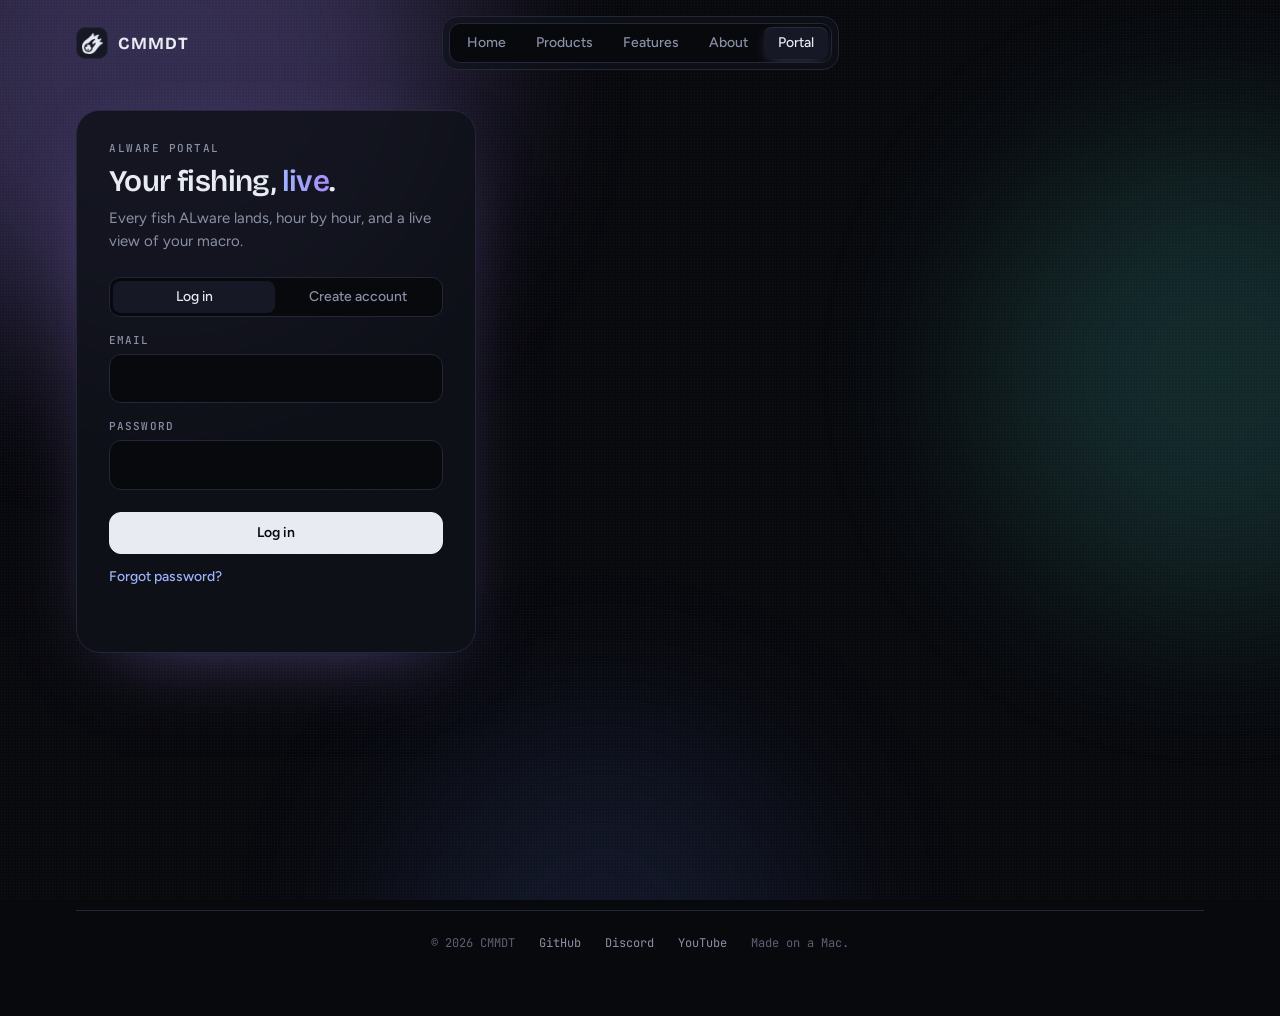
==== portal/index.html @ 1ad120f9 "Portal chat: avatars, per-person colours, reliable names Co-Authored-By: Claude Opus 5.5 <noreply@an" ====
<!doctype html>
<html lang="en">
<head>
  <meta charset="utf-8">
  <meta name="viewport" content="width=device-width, initial-scale=1, viewport-fit=cover">
  <meta name="theme-color" content="#08090d">
  <title>ALware Portal | CMMDT</title>
  <meta name="description" content="Log every fish ALware lands, see hourly reports and watch your macro live.">
  <link rel="icon" type="image/png" sizes="512x512" href="/favicon-512.png">
  <link rel="preconnect" href="https://fonts.googleapis.com">
  <link rel="stylesheet" href="https://fonts.googleapis.com/css2?family=Bricolage+Grotesque:opsz,wght@12..96,400;12..96,600;12..96,700;12..96,800&family=Figtree:wght@400;500;600&family=JetBrains+Mono:wght@400;500&display=swap">
  <style>
:root{--logo:url("[data-uri]")}
/* ALware Portal, in cmmdt.org's look: same tokens, type, menu bar and ambient light. */
:root {
  color-scheme: dark;
  /* chart series (validated for the dark surface: lightness band, CVD, contrast) */
  --s-1: #5b7be8; --s-2: #1f9e8f; --s-3: #b88214; --s-4: #8a63e0; --s-5: #cc4f8f; --s-6: #4a8fc0; --s-7: #c2643a;
  --s-other: #4b5063;
  --s-caught: var(--s-1); --s-lost: var(--s-5);
  --bg: #08090d;
  --surface: #10121a;
  --surface-2: #161925;
  --line: #232738;
  --fg: #e9ebf3;
  --muted: #8a90a6;
  --dim: #5b6076;
  --accent: #9fb4ff;
  --teal: #4fd1c5;
  --violet: #a78bfa;
  --amber: #f2a65a;
  --cobalt: #5a78ea;
  --good: #4ade80;
  --bad: #f87171;
  --display: "Bricolage Grotesque", "Avenir Next", system-ui, sans-serif;
  --body: "Figtree", -apple-system, "Segoe UI", system-ui, sans-serif;
  --mono: "JetBrains Mono", ui-monospace, "SF Mono", Menlo, monospace;
  --r: 18px;
}
* { box-sizing: border-box; }
html { background: var(--bg); }
body {
  margin: 0; background: var(--bg); color: var(--fg);
  font: 400 15px/1.55 var(--body);
  -webkit-font-smoothing: antialiased;
  min-height: 100vh; overflow-x: hidden;
}
[hidden] { display: none !important; }
a { color: var(--accent); }
h1, h2, h3 { font-family: var(--display); letter-spacing: -0.02em; margin: 0; line-height: 1.15; font-weight: 600; }
h2 { font-size: 20px; }
p { margin: 0; }
.muted { color: var(--muted); }
.small { font-size: 13px; }
.mono { font-family: var(--mono); }
.eyebrow { font: 500 11px/1 var(--mono); letter-spacing: .14em; text-transform: uppercase; color: var(--muted); }

/* ambient light, as on the home page */
.ambient { position: fixed; inset: 0; z-index: 0; pointer-events: none; overflow: hidden; }
.orb { position: absolute; border-radius: 50%; filter: blur(90px); opacity: .28; }
.orb.a { width: 46vmax; height: 46vmax; top: -18vmax; left: -10vmax; background: var(--violet); animation: drift 26s ease-in-out infinite alternate; }
.orb.b { width: 38vmax; height: 38vmax; top: 10vmax; right: -14vmax; background: var(--teal); opacity: .16; animation: drift 32s ease-in-out infinite alternate-reverse; }
.orb.c { width: 34vmax; height: 34vmax; bottom: -20vmax; left: 30vw; background: var(--cobalt); opacity: .12; animation: drift 38s ease-in-out infinite alternate; }
.grain { position: absolute; inset: 0; opacity: .05; background-image: radial-gradient(var(--fg) .5px, transparent .5px); background-size: 3px 3px; }
@keyframes drift { to { transform: translate(6vmax, 4vmax) scale(1.08); } }
@media (prefers-reduced-motion: reduce) { .orb { animation: none; } }
/* motion: entrances, chart draw-ins, count-ups. All of it is skipped for reduced motion. */
@keyframes rise { from { opacity: 0; transform: translateY(14px); } to { opacity: 1; transform: none; } }
@keyframes fade { from { opacity: 0; } to { opacity: 1; } }
@keyframes draw { from { stroke-dashoffset: 1; } to { stroke-dashoffset: 0; } }
@keyframes grow { from { transform: scaleY(0); } to { transform: scaleY(1); } }
@keyframes slice { from { opacity: 0; transform: rotate(-24deg) scale(.82); } to { opacity: 1; transform: none; } }
@keyframes pop { 0% { transform: scale(.6); opacity: 0; } 70% { transform: scale(1.08); opacity: 1; } 100% { transform: scale(1); } }
@keyframes pulse { 0% { box-shadow: 0 0 0 0 color-mix(in srgb, currentColor 55%, transparent); } 100% { box-shadow: 0 0 0 8px transparent; } }
@media (prefers-reduced-motion: no-preference) {
  .view.on { animation: rise .45s cubic-bezier(.2,.7,.2,1) both; }
  .view.on .card { animation: rise .6s cubic-bezier(.2,.7,.2,1) both; animation-delay: calc(var(--i, 0) * 70ms); }
  .card { transition: border-color .25s, box-shadow .25s; }
  .stat { transition: transform .2s, border-color .2s; }
  .stat:hover { transform: translateY(-2px); border-color: color-mix(in srgb, var(--accent) 35%, var(--line)); }
  .stat .v.bump { animation: pop .45s cubic-bezier(.2,.7,.2,1); }
  .chart.anim .line { stroke-dasharray: 1; animation: draw 1.1s cubic-bezier(.4,.1,.2,1) both; }
  .chart.anim .area, .chart.anim .avg, .chart.anim .avg-label { animation: fade .8s .35s both; }
  .chart.anim .caught, .chart.anim .lost { transform-box: fill-box; transform-origin: bottom; animation: grow .55s cubic-bezier(.2,.7,.2,1) both; animation-delay: calc(var(--d, 0) * 16ms); }
  .pie.anim path { transform-origin: 100px 100px; animation: slice .7s cubic-bezier(.2,.7,.2,1) both; animation-delay: calc(var(--d, 0) * 70ms); }
  .pie.anim text { animation: fade .6s .3s both; }
  .pie path { transition: opacity .2s; }
  .pie:hover path:not(:hover) { opacity: .55; }
  #pie-legend.anim li { animation: rise .45s cubic-bezier(.2,.7,.2,1) both; animation-delay: calc(var(--d, 0) * 50ms + 150ms); }
  tbody.anim tr { animation: rise .35s cubic-bezier(.2,.7,.2,1) both; animation-delay: calc(var(--d, 0) * 22ms); }
  .tip.show { animation: fade .15s both; }
  .pill.live::before { animation: pulse 1.8s ease-out infinite; }
  .catch-filters input, .catch-filters select { transition: border-color .2s, box-shadow .2s; }
  .catch-filters input:focus, .catch-filters select:focus { box-shadow: 0 0 0 3px color-mix(in srgb, var(--accent) 22%, transparent); }
}

.wrap {
  position: relative; z-index: 1; max-width: 1160px; margin: 0 auto;
  padding: 0 max(16px, env(safe-area-inset-right, 0px)) 64px max(16px, env(safe-area-inset-left, 0px));
}

/* menu bar */
header.top {
  position: relative; z-index: 5; padding-block: 16px;
  display: grid; grid-template-columns: 1fr auto 1fr; align-items: center; gap: 16px;
}
.brand { display: flex; align-items: center; gap: 10px; font: 700 17px/1 var(--display); letter-spacing: .06em; color: var(--fg); text-decoration: none; justify-self: start; }
.mark { width: 32px; height: 32px; border-radius: 9px; display: grid; place-items: center; background: var(--surface-2); border: 1px solid var(--line); }
.logo { display: block; width: 70%; aspect-ratio: 1; background: var(--fg); -webkit-mask: var(--logo) center / contain no-repeat; mask: var(--logo) center / contain no-repeat; }
.bar {
  grid-column: 2; display: inline-flex; padding: 6px; width: fit-content; max-width: 100%;
  background: color-mix(in srgb, var(--surface) 72%, transparent);
  backdrop-filter: blur(20px) saturate(140%); -webkit-backdrop-filter: blur(20px) saturate(140%);
  border: 1px solid var(--line); border-radius: 16px;
}
.bar nav { display: flex; gap: 2px; padding: 3px; background: var(--bg); border: 1px solid var(--line); border-radius: 11px; overflow-x: auto; }
.bar nav a { color: var(--muted); text-decoration: none; font: 500 14px/1 var(--body); padding: 9px 14px; border-radius: 8px; white-space: nowrap; transition: color .2s; }
.bar nav a:hover { color: var(--fg); }
.bar nav a[aria-current="page"] {
  color: var(--fg); background: var(--surface-2);
  box-shadow: inset 0 1px 0 color-mix(in srgb, var(--fg) 8%, transparent), 0 4px 16px -6px color-mix(in srgb, var(--accent) 45%, transparent);
}
.top .right { justify-self: end; display: flex; align-items: center; gap: 12px; }

/* buttons and fields */
button, .btn {
  display: inline-flex; align-items: center; justify-content: center; gap: 8px; cursor: pointer; text-decoration: none;
  font: 600 14px/1 var(--body); padding: 11px 16px; border-radius: 12px; border: 1px solid var(--line);
  color: var(--fg); background: var(--surface-2); transition: border-color .2s, transform .2s;
}
button:hover, .btn:hover { border-color: var(--dim); transform: translateY(-1px); }
button.primary { background: var(--fg); color: var(--bg); border-color: var(--fg); }
button.small, .btn.small { padding: 8px 12px; font-size: 13px; border-radius: 10px; }
button.danger { color: #fca5a5; }
button:disabled { opacity: .55; cursor: default; transform: none; }
button:focus-visible, a:focus-visible, input:focus-visible, select:focus-visible { outline: 2px solid var(--accent); outline-offset: 2px; }
input, select {
  font: inherit; color: var(--fg); background: var(--bg); border: 1px solid var(--line); border-radius: 12px;
}
input { width: 100%; padding: 12px 14px; }
input:focus { border-color: var(--accent); outline: none; }
select { padding: 8px 12px; }
label { display: block; font: 500 11px/1 var(--mono); letter-spacing: .1em; text-transform: uppercase; color: var(--muted); margin: 18px 0 8px; }
.error { color: #fca5a5; font-size: 14px; min-height: 20px; margin-top: 12px; }
.ok { color: #86efac; }

/* views */
.view { display: none; }
.view.on { display: block; }
.view:not(.on) { display: none !important; }

/* login and messages */
.auth-wrap { min-height: calc(100vh - 140px); display: grid; place-items: center; padding: 24px 0; }
.auth {
  width: 100%; max-width: 400px; padding: 32px; border-radius: 24px;
  background: color-mix(in srgb, var(--surface) 86%, transparent); border: 1px solid var(--line);
  box-shadow: 0 24px 80px -40px color-mix(in srgb, var(--violet) 55%, transparent);
}
.auth h1 { font-size: 30px; margin-top: 10px; }
.auth .lede { color: var(--muted); margin-top: 8px; }
.tabs { display: flex; gap: 2px; padding: 3px; margin: 24px 0 4px; background: var(--bg); border: 1px solid var(--line); border-radius: 11px; }
.tabs button { flex: 1; border: 0; background: transparent; color: var(--muted); font-weight: 500; padding: 9px; border-radius: 8px; }
.tabs button:hover { transform: none; color: var(--fg); }
.tabs button.on { background: var(--surface-2); color: var(--fg); }
.auth button[type=submit], .auth .btn { width: 100%; margin-top: 22px; padding: 13px; }
.auth .link-btn { background: none; border: 0; color: var(--accent); padding: 0; margin-top: 16px; font-weight: 500; }
.auth .link-btn:hover { transform: none; text-decoration: underline; }

/* dashboard */
.page-head { display: grid; justify-items: center; text-align: center; gap: 10px; padding: 28px 0 32px; }
.page-head h1 { font-size: clamp(32px, 5vw, 52px); font-weight: 700; }
.glow { background: linear-gradient(100deg, var(--accent), var(--violet)); -webkit-background-clip: text; background-clip: text; color: transparent; }
main.dash { display: grid; gap: 20px; }
.card {
  position: relative; min-width: 0; padding: 22px; border-radius: 22px; overflow: hidden;
  background: color-mix(in srgb, var(--surface) 84%, transparent); border: 1px solid var(--line);
}
.card-head { display: flex; align-items: center; justify-content: space-between; gap: 12px; margin-bottom: 16px; flex-wrap: wrap; }
.controls { display: flex; gap: 10px; flex-wrap: wrap; align-items: center; }
.grid-2 { display: grid; grid-template-columns: 1.45fr 1fr; gap: 20px; }
.grid-2.even { grid-template-columns: 1fr 1fr; }
.session-note { margin: -4px 0 14px; color: var(--muted); }
.session-note button { background: none; border: 0; padding: 0; color: var(--accent); font: inherit; }
.session-note button:hover { transform: none; text-decoration: underline; }
.catch-filters { display: flex; flex-wrap: wrap; gap: 8px; align-items: center; margin: 0 0 12px; }
.catch-filters input { width: auto; padding: 8px 12px; }
.catch-filters #cf-search { flex: 1 1 180px; min-width: 140px; }
.cf-weight { display: inline-flex; gap: 6px; align-items: center; }
.cf-weight input { width: 92px; }
@media (max-width: 560px) { .catch-filters select, .cf-weight { flex: 1 1 100%; } .cf-weight input { flex: 1 1 0; width: 0; min-width: 0; } }
.stats { display: grid; grid-template-columns: repeat(auto-fit, minmax(150px, 1fr)); gap: 12px; }
.stat { background: var(--surface-2); border: 1px solid var(--line); border-radius: 14px; padding: 14px 16px; }
.stat .v { font: 700 28px/1.1 var(--display); font-variant-numeric: tabular-nums; }
.stat .k { font: 500 11px/1 var(--mono); letter-spacing: .1em; text-transform: uppercase; color: var(--muted); margin-top: 8px; }

/* devices */
.device { display: flex; align-items: center; gap: 10px; padding: 14px 0; border-top: 1px solid var(--line); flex-wrap: wrap; }
.device:first-of-type { border-top: 0; padding-top: 0; }
.device .name { font: 600 16px/1.3 var(--display); }
.device .grow { flex: 1; min-width: 150px; }
.rod-switch { flex-basis: 100%; display: flex; align-items: center; gap: 10px; flex-wrap: wrap; }
.rod-switch select { max-width: 220px; }
.pill { font: 500 11px/1 var(--mono); letter-spacing: .06em; text-transform: uppercase; padding: 6px 9px; border-radius: 99px; border: 1px solid var(--line); color: var(--muted); white-space: nowrap; }
.pill.live { display: inline-flex; align-items: center; gap: 6px; }
.pill.live::before { content: ""; width: 6px; height: 6px; border-radius: 50%; background: currentColor; flex: none; }
.pill.on { color: #86efac; border-color: color-mix(in srgb, var(--good) 35%, var(--line)); }
.pill.run { color: var(--accent); border-color: color-mix(in srgb, var(--accent) 40%, var(--line)); }
.hint { margin-top: 16px; padding: 14px 16px; border-radius: 14px; background: var(--surface-2); border: 1px solid var(--line); font-size: 14px; color: var(--muted); }
.hint b { color: var(--fg); }

/* live view */
.live { position: relative; background: #000; border: 1px solid var(--line); border-radius: 16px; aspect-ratio: 16 / 10; overflow: hidden; display: grid; place-items: center; }
.live img, .live video { width: 100%; height: 100%; object-fit: contain; display: block; }
.live .placeholder { color: var(--muted); text-align: center; padding: 20px; font-size: 14px; max-width: 360px; }
.live .badge { position: absolute; top: 12px; left: 12px; font: 600 11px/1 var(--mono); letter-spacing: .1em; padding: 6px 9px; border-radius: 8px; background: #ef4444; color: #fff; }
.live .badge.stale { background: #3a3f52; }
.live:fullscreen, .live:-webkit-full-screen { border: 0; border-radius: 0; aspect-ratio: auto; width: 100vw; height: 100vh; }
.live:fullscreen .badge { top: 20px; left: 20px; }
button.icon-btn { display: inline-grid; place-items: center; padding: 0; width: 34px; height: 34px; }
.switch { display: inline-flex; align-items: center; gap: 10px; font: 500 13px/1 var(--body); color: var(--muted); cursor: pointer; margin: 0; text-transform: none; letter-spacing: 0; }
.switch input { position: absolute; opacity: 0; width: 1px; height: 1px; }
.switch .track { width: 38px; height: 22px; border-radius: 99px; background: var(--line); position: relative; transition: background .2s; flex: none; }
.switch .track::after { content: ""; position: absolute; top: 3px; left: 3px; width: 16px; height: 16px; border-radius: 50%; background: var(--fg); transition: transform .2s; }
.switch input:checked + .track { background: var(--cobalt); }
.switch input:checked + .track::after { transform: translateX(16px); }
.switch input:focus-visible + .track { outline: 2px solid var(--accent); outline-offset: 2px; }

/* charts */
.charts { display: grid; grid-template-columns: 1fr 1fr; gap: 20px; margin-top: 20px; }
.figure { margin: 0; min-width: 0; }
.figure figcaption { display: flex; justify-content: space-between; align-items: baseline; gap: 10px; flex-wrap: wrap; margin-bottom: 8px; }
.fig-title { font: 600 15px/1.3 var(--display); }
.fig-note, .legend { font: 400 12px/1.3 var(--mono); color: var(--muted); }
.legend { display: inline-flex; gap: 14px; }
.key { display: inline-flex; align-items: center; gap: 6px; }
.key i { width: 10px; height: 10px; border-radius: 3px; display: inline-block; }
.chart { width: 100%; height: 220px; display: block; overflow: visible; }
.chart .caught { fill: var(--s-caught); }
.chart .lost { fill: var(--s-lost); }
.chart .line { fill: none; stroke: var(--s-1); stroke-width: 2; stroke-linejoin: round; stroke-linecap: round; }
.chart .area { fill: color-mix(in srgb, var(--s-1) 16%, transparent); }
.chart .avg { stroke: var(--muted); stroke-width: 1.5; stroke-dasharray: 5 5; }
.chart .avg-label { fill: var(--fg); font: 500 11px var(--mono); }
.chart .dot { fill: var(--s-1); stroke: var(--surface); stroke-width: 2; }
.chart .cross { stroke: var(--muted); stroke-width: 1; }
.chart .hit { fill: transparent; }
.chart rect.caught:hover, .chart rect.lost:hover { opacity: .8; }
.chart text { fill: var(--dim); font: 400 11px var(--mono); }
.chart .grid { stroke: var(--line); stroke-width: 1; }
/* time breakdown */
.pie-wrap { display: grid; grid-template-columns: 200px 1fr; gap: 22px; align-items: center; }
.pie { width: 200px; height: 200px; display: block; }
.pie path { stroke: var(--surface); stroke-width: 2; cursor: default; }
.pie path:hover { opacity: .85; }
.pie .total { fill: var(--fg); font: 700 22px var(--display); }
.pie .total-k { fill: var(--muted); font: 500 10px var(--mono); letter-spacing: .1em; }
.pie-legend { list-style: none; margin: 0; padding: 0; display: grid; gap: 8px; font-size: 14px; }
.pie-legend li { display: grid; grid-template-columns: 12px 1fr auto auto; gap: 10px; align-items: center; }
.pie-legend i { width: 12px; height: 12px; border-radius: 3px; }
.pie-legend .t { font: 400 12px var(--mono); color: var(--muted); font-variant-numeric: tabular-nums; }
.pie-legend .p { font: 600 13px var(--mono); font-variant-numeric: tabular-nums; min-width: 40px; text-align: right; }

/* utilities, hunts, right now */
.util { display: flex; justify-content: space-between; gap: 12px; padding: 10px 0; border-bottom: 1px solid var(--line); font-size: 14px; }
.util .n { font: 700 18px/1 var(--display); font-variant-numeric: tabular-nums; }
h3.sub { font: 600 14px/1.3 var(--display); margin: 22px 0 6px; color: var(--muted); }
.now { margin-top: 16px; padding: 14px 16px; border: 1px solid var(--line); border-radius: 14px; background: var(--surface-2); display: grid; gap: 10px; }
.now .row { display: flex; gap: 10px; align-items: baseline; flex-wrap: wrap; font-size: 14px; }
.now .k { font: 500 11px/1 var(--mono); letter-spacing: .1em; text-transform: uppercase; color: var(--muted); min-width: 92px; }
.now .row.top { align-items: flex-start; }
.conds { display: grid; gap: 6px; }
.cond { display: flex; align-items: center; gap: 10px; min-height: 22px; }
.cond-label { width: 76px; flex-shrink: 0; font: 500 10px/1 var(--mono); letter-spacing: .1em; text-transform: uppercase; color: var(--muted); }
.cond-icons { display: flex; gap: 4px; min-width: 20px; }
.cond-icon { width: 20px; height: 20px; object-fit: contain; }
.cond-name { font-size: 14px; font-weight: 600; }
.cond-name.none { color: var(--muted); font-weight: 400; }
.chip { display: inline-block; padding: 4px 9px; border-radius: 99px; border: 1px solid var(--line); font-size: 13px; }
.chip.hunt { border-color: color-mix(in srgb, var(--s-3) 55%, var(--line)); }
button.start { color: #86efac; }
.tip { position: fixed; pointer-events: none; z-index: 20; display: none; max-width: 240px; padding: 10px 12px; border-radius: 12px; font-size: 13px; background: var(--surface-2); border: 1px solid var(--line); box-shadow: 0 12px 30px -12px #000; }

/* tables */
.table-wrap { overflow-x: auto; }
.scroll { max-height: 480px; overflow-y: auto; }
.scroll thead th { position: sticky; top: 0; background: var(--surface); }
table { width: 100%; border-collapse: collapse; font-size: 14px; }
th { text-align: left; font: 500 11px/1 var(--mono); letter-spacing: .1em; text-transform: uppercase; color: var(--muted); }
th, td { padding: 10px; border-bottom: 1px solid var(--line); white-space: nowrap; }
td.num, th.num { text-align: right; font-variant-numeric: tabular-nums; }
.rar { display: inline-flex; align-items: center; gap: 6px; }
.rar::before { content: ""; width: 8px; height: 8px; border-radius: 50%; background: var(--c, #888); box-shadow: 0 0 8px var(--c, #888); }
.empty { color: var(--muted); padding: 20px 0; text-align: center; font-size: 14px; }

footer { margin-top: 64px; padding-top: 24px; border-top: 1px solid var(--line); display: flex; flex-wrap: wrap; gap: 8px 24px; justify-content: center; font: 400 12px/1.4 var(--mono); color: var(--dim); }
footer a { color: var(--muted); text-decoration: none; }
footer a:hover { color: var(--fg); }

@media (max-width: 900px) {
  .grid-2 { grid-template-columns: 1fr; }
  .charts, .grid-2.even { grid-template-columns: 1fr; }
}
@media (max-width: 640px) {
  .pie-wrap { grid-template-columns: 1fr; justify-items: center; }
  .pie-legend { width: 100%; }
  header.top { grid-template-columns: 1fr auto; }
  .bar { grid-column: 1 / -1; grid-row: 2; width: 100%; }
  .bar nav { width: 100%; }
  .bar nav a { flex: 1; text-align: center; padding: 9px 10px; }
  .card { padding: 18px; }
  .auth { padding: 24px; }
}

/* ══ Dashboard shell (2026-11): a sidebar, a sticky header and cards ══════════
   The site's header, footer and ambient light belong to the sign-in pages; the
   dashboard is an app: navigation down the left, the period and its numbers at
   the top, then one card per question. Labels are sentence case; monospace is
   kept for numbers. */
body:has(#view-dashboard.on) .wrap { max-width: none; padding: 0; }
body:has(#view-dashboard.on) header.top,
body:has(#view-dashboard.on) footer,
body:has(#view-dashboard.on) .ambient { display: none; }
#view-dashboard.on { animation: none; }

.app { display: grid; grid-template-columns: 252px minmax(0, 1fr); min-height: 100vh; transition: grid-template-columns .25s cubic-bezier(.2,.7,.2,1); }
.app.collapsed { grid-template-columns: 0 minmax(0, 1fr); }
.app.collapsed .side { visibility: hidden; }

/* sidebar */
.side { position: sticky; top: 0; height: 100vh; overflow: hidden auto; display: flex; flex-direction: column; gap: 6px;
  padding: 14px 12px; background: var(--surface); border-right: 1px solid var(--line); }
.side-brand { display: flex; align-items: center; gap: 10px; padding: 6px 8px 14px; color: var(--fg); text-decoration: none; }
.side-brand b { display: block; font: 600 15px/1.2 var(--display); letter-spacing: -.01em; }
.side-brand small { display: block; font-size: 12px; color: var(--muted); }
.side-nav { display: flex; flex-direction: column; gap: 2px; flex: 1; }
.side-group { margin: 14px 8px 6px; font-size: 12px; font-weight: 500; color: var(--dim); }
.side-group:first-child { margin-top: 2px; }
.side-nav a { display: flex; align-items: center; gap: 10px; padding: 8px 10px; border-radius: 9px; color: var(--muted);
  font: 500 14px/1.2 var(--body); text-decoration: none; transition: background .15s, color .15s; }
.side-nav a:hover { background: var(--surface-2); color: var(--fg); }
.side-nav a[aria-current="true"] { background: var(--surface-2); color: var(--fg); box-shadow: inset 2px 0 0 var(--accent); }
.ic { width: 17px; height: 17px; flex: none; }
.side-nav a .ic { opacity: .85; }
.side-account { display: flex; align-items: center; gap: 10px; padding: 10px 8px 4px; border-top: 1px solid var(--line); }
.side-account .who { flex: 1; min-width: 0; }
.side-account #me-name, .side-account #me { display: block; overflow: hidden; text-overflow: ellipsis; white-space: nowrap; }
.side-account #me-name { font-size: 13px; font-weight: 600; }
.side-account #me { display: none; }  /* portal.js still writes the email here; it is not shown */
.side-account small { display: block; font-size: 12px; color: var(--muted); }
.avatar { width: 32px; height: 32px; flex: none; border-radius: 50%; display: inline-grid; place-items: center;
  background: color-mix(in srgb, var(--accent) 22%, var(--surface-2)); color: var(--fg); font: 600 13px/1 var(--body);
  border: 1px solid color-mix(in srgb, var(--accent) 30%, var(--line)); }
.avatar:empty { visibility: hidden; }
button.ghost { background: transparent; border-color: transparent; color: var(--muted); }
button.ghost:hover { background: var(--surface-2); color: var(--fg); border-color: transparent; transform: none; }
button.icon-btn .ic { width: 18px; height: 18px; }

/* header */
.inset { min-width: 0; display: flex; flex-direction: column; }
.app-head { position: sticky; top: 0; z-index: 10; height: 64px; display: flex; align-items: center; gap: 12px; padding: 0 24px;
  border-bottom: 1px solid var(--line); background: color-mix(in srgb, var(--bg) 82%, transparent);
  backdrop-filter: blur(14px) saturate(140%); -webkit-backdrop-filter: blur(14px) saturate(140%); }
.app-head h1 { font: 600 18px/1.2 var(--display); letter-spacing: -.01em; overflow: hidden; text-overflow: ellipsis; white-space: nowrap; }
.head-right { margin-left: auto; display: flex; align-items: center; gap: 6px; }

/* content */
main.dash { width: 100%; max-width: 1280px; padding: 24px; gap: 20px; }
main.dash > * { scroll-margin-top: 84px; }
.toolbar { display: flex; align-items: flex-end; justify-content: space-between; gap: 14px; flex-wrap: wrap; }
.toolbar h2 { font-size: 22px; }
.desc { margin-top: 4px; font-size: 13.5px; color: var(--muted); }
.desc:empty { display: none; }
.session-note { margin: -8px 0 0; }

.card { padding: 0; border-radius: 14px; background: var(--surface); border: 1px solid var(--line); }
.card-head { align-items: flex-start; padding: 20px 22px 0; margin-bottom: 16px; }
.card-head h2 { font-size: 17px; }
.card > :not(.card-head) { margin-left: 22px; margin-right: 22px; }
.card > :last-child { margin-bottom: 22px; }
.card > .table-wrap { margin-left: 0; margin-right: 0; margin-bottom: 0; }
.card > .table-wrap th:first-child, .card > .table-wrap td:first-child { padding-left: 22px; }
.card > .table-wrap th:last-child, .card > .table-wrap td:last-child { padding-right: 22px; }
.card > .table-wrap tr:last-child td { border-bottom: 0; }
.grid-2 { grid-template-columns: minmax(0, 1.35fr) minmax(0, 1fr); }
.grid-2.even { grid-template-columns: minmax(0, 1fr) minmax(0, 1fr); }
.chart.tall { height: 260px; }
.live { border-radius: 10px; }
#live-status { margin-top: 10px; }

/* the period's numbers: one small card each */
.stats { grid-template-columns: repeat(auto-fit, minmax(176px, 1fr)); gap: 14px; }
.stat { position: relative; display: flex; flex-direction: column-reverse; gap: 10px; padding: 18px 20px; border-radius: 14px; background: var(--surface); }
.stat .k { margin: 0; padding-right: 26px; font: 500 13.5px/1.3 var(--body); letter-spacing: 0; text-transform: none; color: var(--fg); }
.stat .v { font: 600 28px/1 var(--display); }
.stat::after { content: ""; position: absolute; top: 18px; right: 18px; width: 18px; height: 18px; background: var(--muted);
  -webkit-mask: var(--glyph) center / contain no-repeat; mask: var(--glyph) center / contain no-repeat; }
.stat:nth-child(1) { --glyph: url("data:image/svg+xml,%3Csvg xmlns='http://www.w3.org/2000/svg' viewBox='0 0 24 24' fill='none' stroke='black' stroke-width='2' stroke-linecap='round' stroke-linejoin='round'%3E%3Cpath d='M6.5 12c.94-3.46 4.94-6 8.5-6 3.56 0 6.06 2.54 7 6-.94 3.47-3.44 6-7 6s-7.56-2.53-8.5-6Z'/%3E%3Cpath d='M18 12v.5M7 10.67C7 8 5.58 5.97 2.73 5.5c-1 1.5-1 5 .23 6.5-1.24 1.5-1.24 5-.23 6.5C5.58 18.03 7 16 7 13.33'/%3E%3C/svg%3E"); }
.stat:nth-child(2) { --glyph: url("data:image/svg+xml,%3Csvg xmlns='http://www.w3.org/2000/svg' viewBox='0 0 24 24' fill='none' stroke='black' stroke-width='2' stroke-linecap='round' stroke-linejoin='round'%3E%3Cpath d='M3 3v18h18'/%3E%3Cpath d='m19 9-5 5-4-4-3 3'/%3E%3C/svg%3E"); }
.stat:nth-child(3) { --glyph: url("data:image/svg+xml,%3Csvg xmlns='http://www.w3.org/2000/svg' viewBox='0 0 24 24' fill='none' stroke='black' stroke-width='2' stroke-linecap='round' stroke-linejoin='round'%3E%3Ccircle cx='12' cy='12' r='10'/%3E%3Cpath d='M12 6v6l4 2'/%3E%3C/svg%3E"); }
.stat:nth-child(4) { --glyph: url("data:image/svg+xml,%3Csvg xmlns='http://www.w3.org/2000/svg' viewBox='0 0 24 24' fill='none' stroke='black' stroke-width='2' stroke-linecap='round' stroke-linejoin='round'%3E%3Ccircle cx='12' cy='12' r='10'/%3E%3Ccircle cx='12' cy='12' r='6'/%3E%3Ccircle cx='12' cy='12' r='2'/%3E%3C/svg%3E"); }
.stat:nth-child(5) { --glyph: url("data:image/svg+xml,%3Csvg xmlns='http://www.w3.org/2000/svg' viewBox='0 0 24 24' fill='none' stroke='black' stroke-width='2' stroke-linecap='round' stroke-linejoin='round'%3E%3Cpath d='M9.94 15.5A2 2 0 0 0 8.5 14.06l-6.14-1.58a.5.5 0 0 1 0-.96L8.5 9.94A2 2 0 0 0 9.94 8.5l1.58-6.14a.5.5 0 0 1 .96 0L14.06 8.5A2 2 0 0 0 15.5 9.94l6.14 1.58a.5.5 0 0 1 0 .96L15.5 14.06a2 2 0 0 0-1.44 1.44l-1.58 6.14a.5.5 0 0 1-.96 0z'/%3E%3C/svg%3E"); }

/* sentence-case labels in place of the tracked capitals */
#view-dashboard th { font: 500 12.5px/1.2 var(--body); letter-spacing: 0; text-transform: none; color: var(--muted); }
#view-dashboard .now .k, #view-dashboard .cond-label { font: 500 12.5px/1.2 var(--body); letter-spacing: 0; text-transform: none; }
#view-dashboard .pill { font: 500 12px/1 var(--body); letter-spacing: 0; text-transform: none; }
#view-dashboard .pie .total-k { font: 500 11px var(--body); letter-spacing: 0; text-transform: lowercase; }
#view-dashboard .legend { font: 500 12.5px/1.3 var(--body); }
.device { padding: 14px 0; }
.hint, .now { border-radius: 10px; }

/* the sidebar becomes a sheet on small screens */
.scrim { display: none; }
@media (max-width: 960px) {
  .app, .app.collapsed { grid-template-columns: minmax(0, 1fr); }
  .side { position: fixed; z-index: 40; left: 0; top: 0; width: 272px; visibility: hidden; transform: translateX(-100%);
    transition: transform .25s cubic-bezier(.2,.7,.2,1), visibility 0s linear .25s; box-shadow: 0 0 40px rgba(0,0,0,.5); }
  .app.open .side { visibility: visible; transform: none; transition: transform .25s cubic-bezier(.2,.7,.2,1); }
  .app.open .scrim { display: block; position: fixed; inset: 0; z-index: 30; background: rgba(0,0,0,.55); }
  .grid-2, .grid-2.even { grid-template-columns: minmax(0, 1fr); }
}
@media (max-width: 640px) {
  .app-head { padding: 0 14px; }
  main.dash { padding: 16px 14px; }
  .card-head { padding: 16px 16px 0; }
  .card > :not(.card-head) { margin-left: 16px; margin-right: 16px; }
  .card > :last-child { margin-bottom: 16px; }
  .card > .table-wrap th:first-child, .card > .table-wrap td:first-child { padding-left: 16px; }
  .stats { grid-template-columns: repeat(2, minmax(0, 1fr)); }
  .stat .v { font-size: 24px; }
}
@media (prefers-reduced-motion: reduce) { .app, .side { transition: none !important; } }
#view-dashboard label { font: 500 12.5px/1.2 var(--body); letter-spacing: 0; text-transform: none; }
#sec-hours .table-wrap { max-height: calc(100vh - 230px); overflow-y: auto; }
#sec-hours thead th { position: sticky; top: 0; background: var(--surface); z-index: 1; }
.card > .chart, .card > .live, .card > .pie-wrap { width: calc(100% - 44px); }
@media (max-width: 640px) { .card > .chart, .card > .live, .card > .pie-wrap { width: calc(100% - 32px); } }
main.dash { margin: 0 auto; }

/* tabs: one panel at a time */
.dash .tab { display: grid; gap: 20px; }
.dash .tab[hidden] { display: none; }
#tab-live .live { max-width: none; }
#sec-hours > .table-wrap:first-child { border-top: 0; }
/* a tab's cards rise in order from the tab's own start, not the whole page's */
.dash .tab .card { --i: 0 !important; }
.dash .tab .card + .card, .dash .tab .grid-2 > .card + .card { --i: 1 !important; }

/* name: the account row and the header avatar open the name dialog */
.who-btn { flex: 1; min-width: 0; display: flex; align-items: center; gap: 10px; padding: 6px; margin: -6px 0 -6px -6px;
  background: transparent; border: 0; border-radius: 10px; color: inherit; text-align: left; font: inherit; }
.who-btn:hover { background: var(--surface-2); transform: none; }
.who-btn .pencil { color: var(--muted); opacity: 0; transition: opacity .15s; }
.who-btn:hover .pencil, .who-btn:focus-visible .pencil { opacity: 1; }
.who-btn .pencil .ic { width: 14px; height: 14px; display: block; }
.avatar-btn { padding: 0; border: 0; background: transparent; border-radius: 50%; }
.avatar-btn:hover { transform: none; }
.avatar-btn:hover .avatar { border-color: var(--accent); }
.name-dialog { width: min(420px, calc(100vw - 32px)); padding: 24px; border: 1px solid var(--line); border-radius: 14px;
  background: var(--surface); color: var(--fg); box-shadow: 0 24px 60px rgba(0,0,0,.5); }
.name-dialog::backdrop { background: rgba(4,5,8,.6); backdrop-filter: blur(2px); }
.name-dialog h2 { font-size: 18px; margin: 0 0 6px; }
.name-dialog label { margin: 18px 0 8px; color: var(--muted); }
.name-dialog .error { min-height: 0; margin-top: 8px; font-size: 13px; }
.name-dialog .actions { display: flex; justify-content: flex-end; gap: 8px; margin-top: 18px; }

/* global chat */
.side-nav a .unread { width: 8px; height: 8px; border-radius: 50%; background: #f87171; margin-left: auto; }
.chat-card { display: flex; flex-direction: column; }
.chat-online { display: inline-flex; align-items: center; gap: 6px; padding: 4px 10px; border-radius: 999px; font-size: 12px; color: var(--muted);
  border: 1px solid var(--line); background: var(--surface-2); }
.chat-online i { width: 7px; height: 7px; border-radius: 50%; background: #34d399; }
.chat-log { height: calc(100vh - 340px); min-height: 260px; overflow-y: auto; padding: 10px 14px; border-top: 1px solid var(--line); border-bottom: 1px solid var(--line); }
.chat-empty { display: grid; place-items: center; height: 100%; margin: 0; color: var(--muted); font-size: 14px; }
.chat-msg { position: relative; padding: 6px 10px; border-radius: 10px; }
.chat-msg:hover { background: var(--surface-2); }
.chat-msg.cont { padding-top: 1px; }
.chat-meta { display: flex; align-items: baseline; gap: 8px; }
.chat-msg.cont .chat-meta { display: none; }
.chat-name { font-weight: 650; font-size: 14px; }
.chat-msg.mine .chat-name { color: var(--accent); }
.chat-badge { font-size: 10px; font-weight: 700; padding: 1px 6px; border-radius: 5px; background: #f5c84a; color: #1b1203; }
.chat-time { font-size: 12px; color: var(--muted); }
.chat-body { font-size: 14px; line-height: 1.5; white-space: pre-wrap; overflow-wrap: anywhere; }
.chat-day { text-align: center; font-size: 12px; color: var(--muted); margin: 10px 0 4px; }
.chat-tools { position: absolute; right: 8px; top: 4px; display: none; gap: 6px; }
.chat-msg:hover .chat-tools, .chat-tools:focus-within { display: flex; }
.chat-tools button { padding: 4px 9px; font-size: 12px; border-radius: 8px; }
.chat-tools button.armed { background: #b91c3c; border-color: #f87171; color: #fff; }
.chat-join, .chat-compose { padding: 14px 22px 18px; }
.chat-join label { margin-top: 0; }
.chat-row { display: flex; gap: 8px; }
.chat-row input { flex: 1; min-width: 0; }
.chat-foot { display: flex; justify-content: space-between; gap: 12px; margin-top: 8px; min-height: 18px; font-size: 12.5px; color: var(--muted); }
.chat-foot b { color: var(--fg); }
.chat-error { color: #fca5a5; font-size: 13px; margin: 6px 0 0; }
.chat-foot .chat-error { margin: 0; }
.linkish { padding: 0; border: 0; background: none; color: var(--accent); font: inherit; cursor: pointer; }
.linkish:hover { text-decoration: underline; transform: none; }
@media (max-width: 640px) { .chat-log { height: calc(100vh - 380px); } .chat-join, .chat-compose { padding: 12px 16px 16px; } }

.chat-pending[hidden] { display: none; }
.chat-pending { margin-bottom: 10px; }
.chat-pcard { position: relative; display: inline-flex; flex-direction: column; gap: 6px; padding: 8px; border-radius: 12px; max-width: 260px;
  border: 1px solid var(--line); background: var(--surface-2); }
.chat-pthumb { display: grid; place-items: center; width: 240px; height: 140px; border-radius: 9px; background: rgba(0,0,0,.3); overflow: hidden; cursor: zoom-in; }
.chat-pthumb.file { height: 60px; cursor: default; }
.chat-pthumb img { max-width: 100%; max-height: 100%; object-fit: contain; display: block; }
.chat-pname { display: flex; align-items: baseline; gap: 8px; min-width: 0; padding: 0 2px; }
.chat-pname b { flex: 1; min-width: 0; font-size: 13px; white-space: nowrap; overflow: hidden; text-overflow: ellipsis; }
.chat-pname input { flex: 1; min-width: 0; padding: 4px 8px; font-size: 13px; }
.chat-pname small { flex: none; font-size: 12px; color: var(--muted); }
.chat-ptools { position: absolute; top: -14px; right: -12px; display: flex; gap: 2px; padding: 3px; border-radius: 10px; border: 1px solid var(--line);
  background: var(--surface); box-shadow: 0 8px 20px rgba(0,0,0,.45); opacity: 0; translate: 0 3px; transition: opacity .15s, translate .15s; }
.chat-pcard:hover .chat-ptools, .chat-ptools:focus-within { opacity: 1; translate: 0 0; }
.chat-ptools .icon-btn { width: 30px; height: 28px; padding: 0; }
.chat-ptools .danger { color: #f87171; }
.chat-viewer { position: fixed; inset: 0; z-index: 100; display: flex; flex-direction: column; align-items: center; justify-content: center; gap: 14px; padding: 32px;
  background: rgba(3,5,10,.88); backdrop-filter: blur(4px); }
.chat-viewer[hidden] { display: none; }
.chat-viewer img { max-width: 100%; max-height: calc(100% - 60px); object-fit: contain; border-radius: 10px; box-shadow: 0 20px 60px rgba(0,0,0,.6); }
.chat-viewer-bar { display: flex; align-items: center; gap: 10px; font-size: 13px; color: var(--muted); }
.chat-viewer-bar span { max-width: 360px; white-space: nowrap; overflow: hidden; text-overflow: ellipsis; }
.chat-pending-copy small, .chat-file small { font-size: 12px; color: var(--muted); }
.chat-file-icon { display: grid; place-items: center; flex: none; width: 32px; height: 32px; border-radius: 7px; font-size: 10px; font-weight: 700;
  color: var(--accent); background: color-mix(in srgb, var(--accent) 16%, transparent); }
.chat-img { display: block; margin-top: 4px; padding: 0; border: 0; background: none; cursor: zoom-in; }
.chat-img img { display: block; max-width: 320px; max-height: 220px; border-radius: 10px; border: 1px solid var(--line); }
.chat-file { display: inline-flex; align-items: center; gap: 10px; margin-top: 4px; padding: 7px 12px 7px 8px; border-radius: 10px;
  border: 1px solid var(--line); background: var(--surface-2); color: var(--fg); text-decoration: none; max-width: 100%; }
.chat-file:hover { border-color: var(--dim); }
.chat-file b { display: block; font-size: 13px; white-space: nowrap; overflow: hidden; text-overflow: ellipsis; max-width: 260px; }
.chat-log { position: relative; }
.chat-drop { display: none; position: sticky; top: 0; height: 100%; z-index: 3; place-items: center; border: 2px dashed var(--accent); border-radius: 12px;
  background: color-mix(in srgb, var(--bg) 88%, transparent); font-weight: 600; }
.chat-card.dragging .chat-drop { display: grid; }
#chat-attach { flex: none; }

/* chat replies and @mentions */
.chat-quote { position: relative; display: flex; align-items: center; gap: 7px; max-width: 100%; margin: 0 0 4px; padding: 0 0 0 30px; border: 0; background: none; cursor: pointer;
  font-size: 12.5px; color: var(--muted); text-align: left; }
.chat-quote::before { content: ""; position: absolute; left: 6px; top: 50%; width: 18px; height: 12px; border: 2px solid var(--line); border-right: 0; border-bottom: 0; border-radius: 8px 0 0 0; }
.chat-quote b { flex: none; color: var(--accent); font-weight: 600; opacity: .8; }
.chat-quote span { white-space: nowrap; overflow: hidden; text-overflow: ellipsis; color: var(--fg); opacity: .75; }
.chat-quote span.att { font-style: italic; }
.chat-quote i { color: var(--muted); }
.chat-quote:hover b, .chat-quote:hover span { opacity: 1; }
.chat-quote:hover::before { border-color: var(--muted); }
.chat-quote:hover { transform: none; }
.chat-mention { padding: 0 4px; border-radius: 5px; font-weight: 600; color: var(--accent); background: color-mix(in srgb, var(--accent) 16%, transparent); }
.chat-mention.me { color: #1b1203; background: #f5c84a; }
.chat-msg.mentioned { background: rgba(245, 200, 74, .08); box-shadow: inset 2px 0 0 #f5c84a; }
.chat-msg.flash { animation: chatFlash 1.2s ease-out; }
@keyframes chatFlash { 0%, 30% { background: color-mix(in srgb, var(--accent) 28%, transparent); } 100% { background: transparent; } }
.chat-replybar { display: flex; align-items: center; gap: 10px; margin-bottom: 8px; padding: 6px 6px 6px 12px; border-radius: 10px; font-size: 13px; color: var(--muted);
  border: 1px solid color-mix(in srgb, var(--accent) 35%, var(--line)); background: color-mix(in srgb, var(--accent) 10%, transparent); }
.chat-replybar[hidden] { display: none; }
.chat-replybar-text { flex: 1; min-width: 0; white-space: nowrap; overflow: hidden; text-overflow: ellipsis; }
.chat-replybar b { color: var(--fg); }
.chat-compose { position: relative; }
.chat-mentions { position: absolute; left: 70px; bottom: calc(100% - 12px); z-index: 5; min-width: 200px; max-width: 300px; padding: 4px; border-radius: 10px;
  border: 1px solid var(--line); background: var(--surface); box-shadow: 0 12px 30px rgba(0,0,0,.5); }
.chat-mentions[hidden] { display: none; }
.chat-mentions button { display: block; width: 100%; padding: 7px 10px; border: 0; border-radius: 7px; background: none; color: var(--fg); text-align: left; font-size: 13px; font-weight: 600; }
.chat-mentions button.on, .chat-mentions button:hover { background: color-mix(in srgb, var(--accent) 22%, transparent); transform: none; }

.chat-mentions { max-height: 320px; overflow-y: auto; min-width: 260px; max-width: 380px; }
.chat-pick-title { padding: 6px 10px 5px; font-size: 11.5px; font-weight: 600; color: var(--muted); }
.chat-mentions button { display: flex; align-items: center; justify-content: flex-start; gap: 10px; white-space: nowrap; overflow: hidden; }
.chat-mentions button span:last-child { overflow: hidden; text-overflow: ellipsis; }
.chat-pick-icon { flex: none; width: 20px; text-align: center; font-size: 17px; line-height: 1; }
.chat-pick-icon.at { font-size: 13px; font-weight: 700; color: var(--accent); }

/* emoji panel */
#chat-emoji-btn.on { color: var(--fg); border-color: var(--accent); }
.chat-emoji-panel { position: absolute; right: 0; bottom: calc(100% - 8px); z-index: 6; width: 380px; display: flex; flex-direction: column; border-radius: 12px; overflow: hidden;
  border: 1px solid var(--line); background: var(--surface); box-shadow: 0 16px 40px rgba(0,0,0,.55); }
.chat-emoji-panel[hidden] { display: none; }
.chat-ep-top { padding: 10px; border-bottom: 1px solid var(--line); }
.chat-ep-search { width: 100%; }
.chat-ep-grid { height: min(290px, calc(100vh - 300px)); min-height: 140px; overflow-y: auto; padding: 0 10px 10px; }
.chat-ep-head { position: sticky; top: 0; z-index: 1; padding: 10px 2px 6px; background: var(--surface); font-size: 12px; font-weight: 600; color: var(--muted); }
.chat-ep-cells { display: grid; grid-template-columns: repeat(9, 1fr); gap: 2px; }
.chat-ep-cell { display: grid; place-items: center; aspect-ratio: 1; padding: 0; border: 0; border-radius: 8px; background: none; font-size: 22px; line-height: 1; }
.chat-ep-cell:hover { background: color-mix(in srgb, var(--fg) 9%, transparent); transform: none; }
.chat-ep-none { padding: 40px 0; text-align: center; font-size: 13px; color: var(--muted); }
.chat-ep-foot { display: flex; align-items: center; gap: 10px; min-height: 44px; padding: 6px 12px; border-top: 1px solid var(--line); }
.chat-ep-foot-icon { font-size: 24px; line-height: 1; }
.chat-ep-foot-name { flex: 1; min-width: 0; overflow: hidden; text-overflow: ellipsis; white-space: nowrap; font-size: 13px; font-weight: 600; color: var(--fg); }
.chat-ep-foot-tip { font-size: 11px; color: var(--muted); }

/* compose row: every control the same height, centred, same corners */
#chat-compose .chat-row { align-items: stretch; gap: 8px; }
#chat-compose .chat-row > * { height: 46px; margin: 0; box-sizing: border-box; border-radius: 12px; }
#chat-compose .chat-row .icon-btn { flex: none; width: 46px; display: grid; place-items: center; padding: 0; }
#chat-compose .chat-row .icon-btn .ic { width: 20px; height: 20px; }
#chat-compose .chat-row #chat-send { flex: none; min-width: 84px; padding: 0 20px; }

.chat-msg.sending .chat-body { opacity: .55; }
.chat-msg.sending .chat-tools { display: none !important; }

/* moderator notes and warnings */
.chat-msg.chat-system { border: 1px dashed color-mix(in srgb, var(--accent) 40%, transparent); background: color-mix(in srgb, var(--accent) 6%, transparent); margin: 6px 0; }
.chat-msg.chat-system .chat-name { color: var(--accent); }
.chat-warning { display: flex; align-items: center; gap: 10px; margin-bottom: 8px; padding: 7px 7px 7px 12px; border-radius: 10px; font-size: 13px; color: #fde6a8;
  background: rgba(245, 200, 74, .10); border: 1px solid rgba(245, 200, 74, .4); }
.chat-warning[hidden] { display: none; }
.chat-warning-text { flex: 1; min-width: 0; }
.chat-warning button { flex: none; padding: 5px 12px; border-radius: 8px; border: 1px solid rgba(245, 200, 74, .5); background: none; color: #fde6a8; font-size: 12px; font-weight: 600; }
.chat-mentions button.cmd { flex-wrap: wrap; row-gap: 2px; }
.chat-pick-desc { flex-basis: 100%; padding-left: 30px; font-size: 11.5px; font-weight: 500; color: var(--muted); white-space: normal; }

/* the argument hint for a command being typed */
.chat-cmd-info { padding: 8px 10px 5px; font-size: 12.5px; color: var(--muted); }
.chat-cmd-info b { color: var(--fg); font-weight: 600; }
.chat-cmd-line { display: flex; flex-wrap: wrap; align-items: center; gap: 6px; padding: 4px 10px 10px; border-bottom: 1px solid var(--line); margin-bottom: 4px;
  font-size: 13.5px; font-weight: 600; color: var(--fg); }
.chat-cmd-line:last-child { border-bottom: 0; margin-bottom: 0; }
.chat-cmd-arg { padding: 4px 8px; border-radius: 7px; border: 1px solid var(--line); color: var(--muted); font-size: 12.5px; font-weight: 600; }
.chat-cmd-arg.opt { border-style: dashed; }
.chat-cmd-arg.on { color: var(--fg); border-color: var(--accent); background: color-mix(in srgb, var(--accent) 18%, transparent); }
.chat-cmd-head { position: sticky; top: -4px; z-index: 1; margin: -4px -4px 4px; padding-top: 4px; background: var(--surface); border-radius: 10px 10px 0 0; }
.chat-cmd-head .chat-cmd-line { margin-bottom: 0; }
.chat-cmd-head:last-child .chat-cmd-line { border-bottom: 0; }

/* an image waiting for the AI filter (only its sender sees this) */
.chat-held { display: inline-flex; align-items: center; gap: 8px; margin-top: 4px; padding: 9px 12px; border-radius: 10px; font-size: 13px; color: var(--muted);
  border: 1px dashed var(--line); }
.chat-held::before { content: ""; width: 11px; height: 11px; border-radius: 50%; border: 2px solid var(--line); border-top-color: var(--accent); animation: chatSpin .8s linear infinite; }
.chat-held.failed { color: #f3a4a4; border-color: rgba(243, 120, 120, .4); }
.chat-held.failed::before { display: none; }
@keyframes chatSpin { to { transform: rotate(360deg); } }

/* who said what: avatar initial and a colour per person */
.chat-msg { padding-left: 54px; margin-top: 8px; }
.chat-msg.cont { margin-top: 0; }
.chat-avatar { position: absolute; left: 10px; top: 7px; width: 34px; height: 34px; border-radius: 50%; display: grid; place-items: center;
  font-size: 14px; font-weight: 700; color: #fff; background: hsl(var(--who-h, 220) 45% 40%); box-shadow: inset 0 0 0 1px rgba(255,255,255,.12); user-select: none; }
.chat-msg:has(> .chat-quote) .chat-avatar { top: 28px; }
.chat-msg.cont .chat-avatar { display: none; }
.chat-msg .chat-name { color: hsl(var(--who-h, 220) 75% 74%) !important; }
.chat-msg.chat-system .chat-avatar { background: color-mix(in srgb, var(--accent) 45%, transparent); }

</style>
</head>
<body>
<div class="ambient" aria-hidden="true"><div class="orb a"></div><div class="orb b"></div><div class="orb c"></div><div class="grain"></div></div>

<div class="wrap">
  <header class="top">
    <a class="brand" href="/"><span class="mark" aria-hidden="true"><span class="logo"></span></span>CMMDT</a>
    <div class="bar">
      <nav aria-label="CMMDT">
        <a href="/">Home</a>
        <a href="/products">Products</a>
        <a href="/features">Features</a>
        <a href="/about">About</a>
        <a href="/portal" aria-current="page">Portal</a>
      </nav>
    </div>
  </header>

  <!-- Log in / create account / forgot password -->
  <div class="view auth-wrap" id="view-auth">
    <form class="auth" id="auth-form" novalidate>
      <p class="eyebrow">ALware Portal</p>
      <h1>Your fishing, <span class="glow">live</span>.</h1>
      <p class="lede" id="auth-intro">Every fish ALware lands, hour by hour, and a live view of your macro.</p>
      <div class="tabs" role="tablist" id="auth-tabs">
        <button type="button" class="on" data-mode="login">Log in</button>
        <button type="button" data-mode="signup">Create account</button>
      </div>
      <label for="email">Email</label>
      <input id="email" type="email" autocomplete="email" required>
      <div id="password-wrap">
        <label for="password">Password</label>
        <input id="password" type="password" autocomplete="current-password" minlength="8" required>
      </div>
      <button class="primary" id="auth-submit" type="submit">Log in</button>
      <button type="button" class="link-btn" id="forgot-btn">Forgot password?</button>
      <div class="error" id="auth-error" role="alert"></div>
    </form>
  </div>

  <!-- Messages: check your email, linked, not configured -->
  <div class="view auth-wrap" id="view-message">
    <div class="auth">
      <p class="eyebrow">ALware Portal</p>
      <h1 id="msg-title"></h1>
      <p class="lede" id="msg-body"></p>
      <a class="btn primary" id="msg-action" href="/portal">Open dashboard</a>
    </div>
  </div>

  <!-- Set a new password (from the reset email) -->
  <div class="view auth-wrap" id="view-reset">
    <form class="auth" id="reset-form" novalidate>
      <p class="eyebrow">ALware Portal</p>
      <h1>Choose a new password</h1>
      <label for="new-password">New password</label>
      <input id="new-password" type="password" autocomplete="new-password" minlength="8" required>
      <button class="primary" type="submit">Save password</button>
      <div class="error" id="reset-error" role="alert"></div>
    </form>
  </div>

  <!-- Dashboard: sidebar, header, then the cards -->
  <div class="view" id="view-dashboard">
  <div class="app">
    <aside class="side" id="side" aria-label="Portal">
      <a class="side-brand" href="/"><span class="mark" aria-hidden="true"><span class="logo"></span></span><span><b>ALware Portal</b><small>CMMDT</small></span></a>
      <nav class="side-nav" aria-label="Dashboard">
        <p class="side-group">Dashboard</p>
        <a href="#overview" data-tab="overview" aria-current="page"><svg class="ic" viewBox="0 0 24 24" fill="none" stroke="currentColor" stroke-width="2" stroke-linecap="round" stroke-linejoin="round" aria-hidden="true"><path d="M15 21v-8a1 1 0 0 0-1-1h-4a1 1 0 0 0-1 1v8"/><path d="M3 10a2 2 0 0 1 .709-1.528l7-5.999a2 2 0 0 1 2.582 0l7 5.999A2 2 0 0 1 21 10v9a2 2 0 0 1-2 2H5a2 2 0 0 1-2-2z"/></svg>Overview</a>
        <a href="#live" data-tab="live"><svg class="ic" viewBox="0 0 24 24" fill="none" stroke="currentColor" stroke-width="2" stroke-linecap="round" stroke-linejoin="round" aria-hidden="true"><rect width="20" height="14" x="2" y="3" rx="2"/><path d="M8 21h8M12 17v4"/></svg>Live view</a>
        <a href="#devices" data-tab="devices"><svg class="ic" viewBox="0 0 24 24" fill="none" stroke="currentColor" stroke-width="2" stroke-linecap="round" stroke-linejoin="round" aria-hidden="true"><rect width="18" height="12" x="3" y="4" rx="2"/><path d="M2 20h20"/></svg>Devices</a>
        <a href="#charts" data-tab="charts"><svg class="ic" viewBox="0 0 24 24" fill="none" stroke="currentColor" stroke-width="2" stroke-linecap="round" stroke-linejoin="round" aria-hidden="true"><path d="M3 3v18h18"/><path d="m19 9-5 5-4-4-3 3"/></svg>Charts</a>
        <a href="#activity" data-tab="activity"><svg class="ic" viewBox="0 0 24 24" fill="none" stroke="currentColor" stroke-width="2" stroke-linecap="round" stroke-linejoin="round" aria-hidden="true"><path d="M21 12c.552 0 1.005-.449.95-.998a10 10 0 0 0-8.953-8.951c-.55-.055-.998.398-.998.95v8a1 1 0 0 0 1 1z"/><path d="M21.21 15.89A10 10 0 1 1 8 2.83"/></svg>Utilities and hunts</a>
        <a href="#hours" data-tab="hours"><svg class="ic" viewBox="0 0 24 24" fill="none" stroke="currentColor" stroke-width="2" stroke-linecap="round" stroke-linejoin="round" aria-hidden="true"><path d="M12 3v18"/><rect width="18" height="18" x="3" y="3" rx="2"/><path d="M3 9h18M3 15h18"/></svg>Hour by hour</a>
        <a href="#catches" data-tab="catches"><svg class="ic" viewBox="0 0 24 24" fill="none" stroke="currentColor" stroke-width="2" stroke-linecap="round" stroke-linejoin="round" aria-hidden="true"><path d="M6.5 12c.94-3.46 4.94-6 8.5-6 3.56 0 6.06 2.54 7 6-.94 3.47-3.44 6-7 6s-7.56-2.53-8.5-6Z"/><path d="M18 12v.5M16 17.93a9.77 9.77 0 0 1 0-11.86M7 10.67C7 8 5.58 5.97 2.73 5.5c-1 1.5-1 5 .23 6.5-1.24 1.5-1.24 5-.23 6.5C5.58 18.03 7 16 7 13.33"/></svg>Catches</a>
        <a href="#chat" data-tab="chat"><svg class="ic" viewBox="0 0 24 24" fill="none" stroke="currentColor" stroke-width="2" stroke-linecap="round" stroke-linejoin="round" aria-hidden="true"><path d="M2.992 16.342a2 2 0 0 1 .094 1.167l-1.065 3.29a1 1 0 0 0 1.236 1.168l3.413-.998a2 2 0 0 1 1.099.092 10 10 0 1 0-4.777-4.719"/><path d="M8 12h.01M12 12h.01M16 12h.01"/></svg>Global chat<i class="unread" id="chat-unread" hidden></i></a>
        <p class="side-group">CMMDT</p>
        <a href="/"><svg class="ic" viewBox="0 0 24 24" fill="none" stroke="currentColor" stroke-width="2" stroke-linecap="round" stroke-linejoin="round" aria-hidden="true"><path d="M15 3h6v6M10 14 21 3M18 13v6a2 2 0 0 1-2 2H5a2 2 0 0 1-2-2V8a2 2 0 0 1 2-2h6"/></svg>Home</a>
        <a href="/products"><svg class="ic" viewBox="0 0 24 24" fill="none" stroke="currentColor" stroke-width="2" stroke-linecap="round" stroke-linejoin="round" aria-hidden="true"><path d="M15 3h6v6M10 14 21 3M18 13v6a2 2 0 0 1-2 2H5a2 2 0 0 1-2-2V8a2 2 0 0 1 2-2h6"/></svg>Products</a>
        <a href="/features"><svg class="ic" viewBox="0 0 24 24" fill="none" stroke="currentColor" stroke-width="2" stroke-linecap="round" stroke-linejoin="round" aria-hidden="true"><path d="M15 3h6v6M10 14 21 3M18 13v6a2 2 0 0 1-2 2H5a2 2 0 0 1-2-2V8a2 2 0 0 1 2-2h6"/></svg>Features</a>
      </nav>
      <div class="side-account" id="account" hidden>
        <button type="button" class="who-btn" id="edit-name" title="Change your name">
          <span class="avatar" id="avatar-side" aria-hidden="true"></span>
          <span class="who"><b id="me-name"></b><span id="me"></span></span>
          <span class="pencil"><svg class="ic" viewBox="0 0 24 24" fill="none" stroke="currentColor" stroke-width="2" stroke-linecap="round" stroke-linejoin="round" aria-hidden="true"><path d="M21.174 6.812a1 1 0 0 0-3.986-3.987L3.842 16.174a2 2 0 0 0-.5.83l-1.321 4.352a.5.5 0 0 0 .623.622l4.353-1.32a2 2 0 0 0 .83-.497z"/></svg></span>
        </button>
        <button type="button" class="icon-btn ghost" id="logout" title="Log out" aria-label="Log out"><svg class="ic" viewBox="0 0 24 24" fill="none" stroke="currentColor" stroke-width="2" stroke-linecap="round" stroke-linejoin="round" aria-hidden="true"><path d="M9 21H5a2 2 0 0 1-2-2V5a2 2 0 0 1 2-2h4M16 17l5-5-5-5M21 12H9"/></svg></button>
      </div>
    </aside>
    <div class="scrim" id="scrim"></div>
    <div class="chat-viewer" id="chat-viewer" role="dialog" aria-label="Image preview" hidden>
      <img id="chat-viewer-img" alt="">
      <div class="chat-viewer-bar"><span id="chat-viewer-name"></span><a class="btn small" id="chat-viewer-open" target="_blank" rel="noopener noreferrer" hidden>Open original</a><button type="button" class="small" id="chat-viewer-close">Close</button></div>
    </div>
    <dialog class="name-dialog" id="name-dialog" aria-labelledby="name-title">
      <form id="name-form" novalidate>
        <h2 id="name-title">Your name</h2>
        <p class="desc">Shown in the greeting and the sidebar. Leave it empty to use the name from your email.</p>
        <label for="name-input">Name</label>
        <input id="name-input" maxlength="32" autocomplete="nickname" spellcheck="false">
        <div class="error" id="name-error" role="alert"></div>
        <div class="actions">
          <button type="button" class="small ghost" id="name-cancel">Cancel</button>
          <button type="submit" class="small primary" id="name-save">Save name</button>
        </div>
      </form>
    </dialog>

    <div class="inset">
      <header class="app-head">
        <button type="button" class="icon-btn ghost" id="side-toggle" aria-label="Toggle navigation" aria-controls="side" aria-expanded="false"><svg class="ic" viewBox="0 0 24 24" fill="none" stroke="currentColor" stroke-width="2" stroke-linecap="round" stroke-linejoin="round" aria-hidden="true"><rect width="18" height="18" x="3" y="3" rx="2"/><path d="M9 3v18"/></svg></button>
        <h1 id="welcome">Welcome back</h1>
        <div class="head-right">
          <button type="button" class="icon-btn ghost" id="find-catch" title="Search catches" aria-label="Search catches"><svg class="ic" viewBox="0 0 24 24" fill="none" stroke="currentColor" stroke-width="2" stroke-linecap="round" stroke-linejoin="round" aria-hidden="true"><circle cx="11" cy="11" r="8"/><path d="m21 21-4.3-4.3"/></svg></button>
          <button type="button" class="avatar-btn" id="avatar-btn" aria-label="Change your name"><span class="avatar" id="avatar-head" aria-hidden="true"></span></button>
        </div>
      </header>

      <main class="dash">
        <section class="toolbar" aria-label="Report period">
          <div>
            <h2 id="tab-title">Overview</h2>
            <p class="desc" id="tab-desc">Your macro's numbers for the period you pick.</p>
          </div>
          <div class="controls" id="report-controls">
            <select id="report-device" aria-label="Device"><option value="">All devices</option></select>
            <select id="range" aria-label="Time range">
              <option value="12">Last 12 hours</option>
              <option value="24" selected>Last 24 hours</option>
              <option value="72">Last 3 days</option>
              <option value="168">Last 7 days</option>
            </select>
            <button type="button" class="small" id="new-session" title="Start counting from zero. Nothing is deleted.">New session</button>
          </div>
        </section>
        <p class="session-note small" id="session-note" hidden></p>

        <div class="tab on" id="tab-overview" data-title="Overview" data-desc="Your macro's numbers for the period you pick.">
          <div class="stats" id="stats"></div>
          <section class="card">
            <div class="card-head">
              <div><h2>Fish per hour</h2><p class="desc" id="avg-note"></p></div>
            </div>
            <svg class="chart tall" id="chart-fish" role="img" aria-label="Fish caught each hour, with the average"></svg>
          </section>
        </div>

        <div class="tab" id="tab-live" data-title="Live view" data-desc="What ALware sees right now." data-period="no" hidden>
          <section class="card" id="sec-live">
            <div class="card-head">
              <div><h2>Screen</h2><p class="desc">Pick a Mac and turn on Live.</p></div>
              <div class="controls">
              <label class="switch" title="Off stops ALware capturing your screen for the portal">
                <input type="checkbox" id="live-on" checked><span class="track"></span><span>Live</span>
              </label>
              <select id="live-device" aria-label="Device to watch"></select>
              <button type="button" class="small icon-btn" id="live-full" title="Watch fullscreen" aria-label="Watch fullscreen"><svg viewBox="0 0 24 24" width="16" height="16" fill="none" stroke="currentColor" stroke-width="2" stroke-linecap="round" stroke-linejoin="round" aria-hidden="true"><path d="M8 3H5a2 2 0 0 0-2 2v3M21 8V5a2 2 0 0 0-2-2h-3M3 16v3a2 2 0 0 0 2 2h3M16 21h3a2 2 0 0 0 2-2v-3"/></svg></button>
            </div>
            </div>
            <div class="live" id="live-box">
            <div class="placeholder" id="live-placeholder">Link ALware to see its screen here.</div>
            <img id="live-img" alt="Live screen from ALware" hidden>
            <video id="live-video" autoplay playsinline muted hidden></video>
            <span class="badge" id="live-badge" hidden>LIVE</span>
          </div>
          <p class="muted small" id="live-status" style="margin-top:10px"></p>
          </section>
        </div>

        <div class="tab" id="tab-devices" data-title="Devices" data-desc="Macs linked to this account." data-period="no" hidden>
          <section class="card" id="sec-devices">
            <div class="card-head"><div><h2>Your devices</h2><p class="desc">Stop a macro, switch rods, rename or unlink a Mac.</p></div></div>
            <div id="devices"></div>
            <div class="now" id="now" hidden></div>
            <div class="hint">To link a Mac, open ALware's <b>Settings › Portal</b> tab and click <b>Link account</b>. It opens this page and links in one step.</div>
          </section>
        </div>

        <div class="tab" id="tab-charts" data-title="Charts" data-desc="Losses and where the macro spent its time." hidden>
          <section class="card">
            <div class="card-head">
              <div><h2>Caught vs lost</h2><p class="desc">Fish landed against casts lost, each hour.</p></div>
              <span class="legend"><span class="key"><i style="background:var(--s-caught)"></i>Caught</span><span class="key"><i style="background:var(--s-lost)"></i>Lost</span></span>
            </div>
            <svg class="chart tall" id="chart-cl" role="img" aria-label="Fish caught and casts lost each hour"></svg>
          </section>
          <section class="card" id="sec-time">
            <div class="card-head"><div><h2>Where the time goes</h2><p class="desc" id="time-total"></p></div></div>
            <div class="pie-wrap">
              <svg class="pie" id="pie" viewBox="0 0 200 200" role="img" aria-label="Share of macro time by activity"></svg>
              <ul class="pie-legend" id="pie-legend"></ul>
            </div>
          </section>
        </div>

        <div class="tab" id="tab-activity" data-title="Utilities and hunts" data-desc="What ran alongside fishing in this period." hidden>
          <div class="grid-2 even">
            <section class="card">
              <div class="card-head"><div><h2>Auto utilities</h2><p class="desc">Used in the same period.</p></div></div>
              <div id="utilities"></div>
            </section>
            <section class="card">
              <div class="card-head"><div><h2>Hunts seen</h2><p class="desc">Hunts ALware spotted in this period.</p></div></div>
              <div id="hunts"></div>
            </section>
          </div>
        </div>

        <div class="tab" id="tab-hours" data-title="Hour by hour" data-desc="Fish, losses and rarities for each hour." hidden>
          <section class="card" id="sec-hours">
            <div class="table-wrap">
          <table>
            <thead><tr><th>Hour</th><th class="num">Fish</th><th class="num">Lost</th><th class="num">Catch rate</th><th>Rarities</th></tr></thead>
            <tbody id="hour-rows"></tbody>
          </table>
        </div>
          </section>
        </div>

        <div class="tab" id="tab-catches" data-title="Catches" data-desc="Every named fish in this period, newest first." hidden>
          <section class="card" id="sec-catches">
            <div class="card-head">
              <div><h2>Recent catches</h2><p class="desc">Search, filter, or download them as a spreadsheet.</p></div>
              <button class="small" id="csv">Download CSV</button>
            </div>
            <div class="catch-filters">
          <input type="search" id="cf-search" placeholder="Search fish" aria-label="Search fish by name" autocomplete="off">
          <select id="cf-rarity" aria-label="Rarity"><option value="">All rarities</option></select>
          <select id="cf-mutation" aria-label="Mutation"><option value="">All mutations</option></select>
          <span class="cf-weight">
            <input type="number" id="cf-wmin" min="0" step="any" placeholder="Min kg" aria-label="Minimum weight in kg">
            <span class="muted">to</span>
            <input type="number" id="cf-wmax" min="0" step="any" placeholder="Max kg" aria-label="Maximum weight in kg">
          </span>
          <span class="muted small" id="cf-count"></span>
          <button type="button" class="small" id="cf-clear" hidden>Clear</button>
        </div>
            <div class="table-wrap scroll">
          <table>
            <thead><tr><th>Time</th><th>Fish</th><th>Rarity</th><th>Weight</th><th>Mutation</th><th>Device</th></tr></thead>
            <tbody id="catch-rows"></tbody>
          </table>
        </div>
          </section>
        </div>

        <div class="tab" id="tab-chat" data-title="Global chat" data-desc="Everyone using ALware and the portal, in one room." data-period="no" hidden>
          <section class="card chat-card">
            <div class="card-head">
              <div><h2>Messages</h2><p class="desc">The last week of messages.</p></div>
              <span class="chat-online" id="chat-online" hidden><i></i><span id="chat-online-n">0</span> online</span>
            </div>
            <div class="chat-log" id="chat-log" role="log" aria-live="polite" aria-label="Chat messages"><div class="chat-drop" aria-hidden="true">Drop to attach</div><p class="chat-empty" id="chat-empty">Loading messages…</p></div>
            <form class="chat-join" id="chat-join" hidden>
              <label for="chat-name">Pick a chat name</label>
              <p class="desc">Everyone sees it. 2 to 20 letters, numbers, spaces, dots, dashes or underscores.</p>
              <div class="chat-row">
                <input id="chat-name" maxlength="20" autocomplete="off" spellcheck="false" placeholder="Your name">
                <button type="button" class="small ghost" id="chat-join-cancel" hidden>Cancel</button>
                <button type="submit" class="small primary" id="chat-join-btn">Join chat</button>
              </div>
              <p class="chat-error" id="chat-join-error" role="alert"></p>
            </form>
            <form class="chat-compose" id="chat-compose" hidden>
              <div class="chat-pending" id="chat-pending" hidden>
                <div class="chat-pcard">
                  <div class="chat-pthumb" id="chat-pthumb"><img id="chat-pending-img" alt="" hidden><span class="chat-file-icon" id="chat-pending-icon" aria-hidden="true"></span></div>
                  <div class="chat-pname"><b id="chat-pending-name"></b><input id="chat-pending-rename" maxlength="60" spellcheck="false" aria-label="File name" hidden><small id="chat-pending-size"></small></div>
                  <div class="chat-ptools">
                    <button type="button" class="icon-btn ghost" id="chat-pending-view" title="Preview" aria-label="Preview"><svg class="ic" viewBox="0 0 24 24" fill="none" stroke="currentColor" stroke-width="2" stroke-linecap="round" stroke-linejoin="round" aria-hidden="true"><path d="M2.06 12.35a1 1 0 0 1 0-.7 10.75 10.75 0 0 1 19.88 0 1 1 0 0 1 0 .7 10.75 10.75 0 0 1-19.88 0"/><circle cx="12" cy="12" r="3"/></svg></button>
                    <button type="button" class="icon-btn ghost" id="chat-pending-edit" title="Rename" aria-label="Rename"><svg class="ic" viewBox="0 0 24 24" fill="none" stroke="currentColor" stroke-width="2" stroke-linecap="round" stroke-linejoin="round" aria-hidden="true"><path d="M21.174 6.812a1 1 0 0 0-3.986-3.987L3.842 16.174a2 2 0 0 0-.5.83l-1.321 4.352a.5.5 0 0 0 .623.622l4.353-1.32a2 2 0 0 0 .83-.497z"/></svg></button>
                    <button type="button" class="icon-btn ghost danger" id="chat-pending-x" title="Remove" aria-label="Remove attachment"><svg class="ic" viewBox="0 0 24 24" fill="none" stroke="currentColor" stroke-width="2" stroke-linecap="round" stroke-linejoin="round" aria-hidden="true"><path d="M3 6h18M19 6v14a2 2 0 0 1-2 2H7a2 2 0 0 1-2-2V6M8 6V4a2 2 0 0 1 2-2h4a2 2 0 0 1 2 2v2M10 11v6M14 11v6"/></svg></button>
                  </div>
                </div>
              </div>
              <div class="chat-warning" id="chat-warning" role="alert" hidden><span class="chat-warning-icon" aria-hidden="true">⚠️</span><span class="chat-warning-text"></span><button type="button">Got it</button></div>
              <div class="chat-replybar" id="chat-replybar" hidden>
                <span class="chat-replybar-text">Replying to <b id="chat-reply-name"></b> <span id="chat-reply-snip"></span></span>
                <button type="button" class="icon-btn ghost" id="chat-reply-x" aria-label="Cancel reply" title="Cancel reply">×</button>
              </div>
              <div class="chat-emoji-panel" id="chat-emoji-panel" role="dialog" aria-label="Emoji" hidden>
                <div class="chat-ep-top"><input type="text" class="chat-ep-search" placeholder="Find the perfect emoji" aria-label="Search emoji" autocomplete="off"></div>
                <div class="chat-ep-grid"></div>
                <div class="chat-ep-foot"><span class="chat-ep-foot-icon"></span><span class="chat-ep-foot-name"></span><span class="chat-ep-foot-tip">Shift-click to pick several</span></div>
              </div>
              <div class="chat-mentions" id="chat-mentions" role="listbox" aria-label="Mention someone" hidden></div>
              <div class="chat-row">
                <input type="file" id="chat-file" hidden accept="image/png,image/jpeg,image/gif,image/webp,application/pdf,text/plain,.log,application/zip">
                <button type="button" class="icon-btn" id="chat-attach" title="Attach a file or image (or paste one)" aria-label="Attach a file"><svg class="ic" viewBox="0 0 24 24" fill="none" stroke="currentColor" stroke-width="2" stroke-linecap="round" stroke-linejoin="round" aria-hidden="true"><path d="m21.44 11.05-9.19 9.19a6 6 0 0 1-8.49-8.49l8.57-8.57A4 4 0 1 1 18 8.84l-8.59 8.57a2 2 0 0 1-2.83-2.83l8.49-8.48"/></svg></button>
                <input id="chat-input" maxlength="300" autocomplete="off" placeholder="Message everyone">
                <button type="button" class="icon-btn" id="chat-emoji-btn" title="Emoji" aria-label="Emoji" aria-expanded="false"><svg class="ic" viewBox="0 0 24 24" fill="none" stroke="currentColor" stroke-width="2" stroke-linecap="round" stroke-linejoin="round" aria-hidden="true"><circle cx="12" cy="12" r="10"/><path d="M8 14s1.5 2 4 2 4-2 4-2"/><line x1="9" y1="9" x2="9.01" y2="9"/><line x1="15" y1="9" x2="15.01" y2="9"/></svg></button>
                <button type="submit" class="small primary" id="chat-send">Send</button>
              </div>
              <div class="chat-foot"><span class="chat-error" id="chat-error" role="alert"></span><span>Chatting as <b id="chat-me"></b> · <button type="button" class="linkish" id="chat-rename">Change name</button></span></div>
            </form>
          </section>
        </div>
      </main>
    </div>
  </div>
  </div>
  <footer>
    <span>© 2026 CMMDT</span>
    <a href="https://github.com/DreamHackqwerty" target="_blank" rel="noopener">GitHub</a>
    <a href="https://discord.gg/5nmz95bJG7" target="_blank" rel="noopener">Discord</a>
    <a href="https://youtu.be/LK8A6KK3Be4" target="_blank" rel="noopener">YouTube</a>
    <span>Made on a Mac.</span>
  </footer>
</div>
<div class="tip" id="tip"></div>

<script src="/portal/supabase-2.117.2.js"></script>
<script src="/portal/config.js"></script>
<script src="/portal/condition-icons.js"></script>
<script src="/portal/portal.js"></script>
<script>
// Dashboard shell: sidebar toggle, "Welcome back", tabs.
(function () {
  'use strict';
  var app = document.querySelector('#view-dashboard .app');
  if (!app) return;
  var toggle = document.getElementById('side-toggle'), scrim = document.getElementById('scrim');
  var small = matchMedia('(max-width: 960px)');
  function setOpen(open) {
    if (small.matches) app.classList.toggle('open', open);
    else app.classList.toggle('collapsed', !open);
    toggle.setAttribute('aria-expanded', String(open));
    // the charts measure their width when drawn: redraw once the sidebar has moved
    setTimeout(function () { window.dispatchEvent(new Event('resize')); }, 280);
  }
  function isOpen() { return small.matches ? app.classList.contains('open') : !app.classList.contains('collapsed'); }
  toggle.addEventListener('click', function () { setOpen(!isOpen()); });
  scrim.addEventListener('click', function () { setOpen(false); });
  document.addEventListener('keydown', function (e) { if (e.key === 'Escape' && small.matches && isOpen()) setOpen(false); });
  toggle.setAttribute('aria-expanded', String(!small.matches));
  small.addEventListener('change', function () { app.classList.remove('open', 'collapsed'); toggle.setAttribute('aria-expanded', String(!small.matches)); });

  // The signed-in email (written by portal.js) gives the greeting and the avatars.
  var me = document.getElementById('me');
  function emailName(email) {
    var n = email.split('@')[0].split(/[._+-]/)[0];
    return n ? n.charAt(0).toUpperCase() + n.slice(1) : '';
  }
  function greet() {
    var email = (me.textContent || '').trim(), name = me.dataset.name || emailName(email);
    document.getElementById('welcome').textContent = name ? 'Welcome back, ' + name : 'Welcome back';
    document.getElementById('me-name').textContent = name;
    var initial = name ? name.charAt(0).toUpperCase() : '';
    document.getElementById('avatar-side').textContent = initial;
    document.getElementById('avatar-head').textContent = initial;
    document.getElementById('avatar-btn').title = name ? name + ' · change your name' : 'Change your name';
  }
  new MutationObserver(greet).observe(me, {childList: true, characterData: true, subtree: true});
  greet();

  // Changing the name: a small dialog, saved to the account so every device shows it.
  var dlg = document.getElementById('name-dialog'), form = document.getElementById('name-form');
  var input = document.getElementById('name-input'), err = document.getElementById('name-error');
  var save = document.getElementById('name-save');
  function openName() {
    input.value = me.dataset.name || emailName((me.textContent || '').trim());
    err.textContent = '';
    save.disabled = false; save.textContent = 'Save name';
    if (small.matches) setOpen(false);
    dlg.showModal();
    input.select();
  }
  document.getElementById('edit-name').addEventListener('click', openName);
  document.getElementById('avatar-btn').addEventListener('click', openName);
  document.getElementById('name-cancel').addEventListener('click', function () { dlg.close(); });
  dlg.addEventListener('click', function (e) { if (e.target === dlg) dlg.close(); });
  form.addEventListener('submit', function (e) {
    e.preventDefault();
    var name = input.value.replace(/\s+/g, ' ').trim();
    if (name.length > 32) { err.textContent = 'Use 32 characters or fewer.'; return; }
    save.disabled = true; save.textContent = 'Saving…';
    Promise.resolve(window.portalSaveName ? window.portalSaveName(name) : null).then(function () {
      me.dataset.name = name;
      greet();
      dlg.close();
    }, function (e2) {
      err.textContent = 'Could not save your name. ' + ((e2 && e2.message) || 'Check your connection and try again.');
      save.disabled = false; save.textContent = 'Save name';
    });
  });

  // Sidebar links are tabs: one panel at a time, remembered in the address (#catches).
  var links = Array.prototype.slice.call(document.querySelectorAll('.side-nav a[data-tab]'));
  var names = links.map(function (a) { return a.dataset.tab; });
  var title = document.getElementById('tab-title'), desc = document.getElementById('tab-desc');
  var controls = document.getElementById('report-controls');
  function showTab(name, push) {
    if (names.indexOf(name) < 0) name = 'overview';
    var panel = document.getElementById('tab-' + name);
    Array.prototype.forEach.call(document.querySelectorAll('.dash .tab'), function (t) {
      var on = t === panel; t.hidden = !on; t.classList.toggle('on', on);
    });
    links.forEach(function (a) { if (a.dataset.tab === name) a.setAttribute('aria-current', 'page'); else a.removeAttribute('aria-current'); });
    title.textContent = panel.dataset.title;
    desc.textContent = panel.dataset.desc;
    controls.hidden = panel.dataset.period === 'no';
    if (push && location.hash !== '#' + name) history.replaceState(null, '', '#' + name);
    window.scrollTo(0, 0);
    // charts in a hidden panel were drawn at no width: draw them again now it shows
    requestAnimationFrame(function () { window.dispatchEvent(new Event('resize')); });
    return panel;
  }
  links.forEach(function (a) {
    a.addEventListener('click', function (e) {
      e.preventDefault();
      showTab(a.dataset.tab, true);
      if (small.matches) setOpen(false);
    });
  });
  function fromHash() { var h = location.hash.slice(1); if (names.indexOf(h) >= 0) showTab(h, false); }
  window.addEventListener('hashchange', fromHash);
  fromHash();

  document.getElementById('find-catch').addEventListener('click', function () {
    showTab('catches', true);
    document.getElementById('cf-search').focus({preventScroll: true});
  });
})();

// Global chat: the same room as ALware's Chat page (chat_* functions in schema.sql).
(function () {
  var panel = document.getElementById('tab-chat');
  if (!panel) return;
  var $ = function (id) { return document.getElementById(id); };
  var log = $('chat-log');
  var st = {after: 0, me: null, joined: false, active: false, unread: 0, busy: false, timer: null, lastAuthor: null, lastAt: 0, lastDay: '', started: false};
  function sb() { return window.portalSb; }
  function rpc(name, args) {
    return sb().rpc(name, args).then(function (r) {
      if (r.error) return {ok: false, error: r.error.message || 'Chat is offline.'};
      return r.data || {ok: false, error: 'Chat is offline.'};
    }, function () { return {ok: false, error: 'Chat is offline. Check your connection.'}; });
  }
  function setUnread(n) { st.unread = n; $('chat-unread').hidden = !(n > 0); }
  function showJoin(show, rename) {
    $('chat-join').hidden = !show;
    $('chat-compose').hidden = show || !st.joined;
    $('chat-join-cancel').hidden = !rename;
    $('chat-join-error').textContent = '';
    if (show) {
      var input = $('chat-name');
      input.value = st.me ? st.me.name : (($('me-name') || {}).textContent || '').replace(/[^A-Za-z0-9_. -]/g, '').slice(0, 20);
      setTimeout(function () { input.focus(); input.select(); }, 30);
    }
  }
  function clock(at) { return new Date(at * 1000).toLocaleTimeString([], {hour: 'numeric', minute: '2-digit'}); }
  function day(at) {
    var d = new Date(at * 1000), t = new Date(), y = new Date(t); y.setDate(t.getDate() - 1);
    if (d.toDateString() === t.toDateString()) return 'Today';
    if (d.toDateString() === y.toDateString()) return 'Yesterday';
    return d.toLocaleDateString([], {month: 'short', day: 'numeric'});
  }
  function tool(label, cls, fn) {
    var b = document.createElement('button'); b.type = 'button'; b.className = 'small' + (cls ? ' ' + cls : ''); b.textContent = label; b.onclick = fn; return b;
  }
  function mod(action, target, minutes, button) {
    if (button && action === 'ban' && !button.classList.contains('armed')) {
      button.classList.add('armed'); button.textContent = 'Ban?';
      setTimeout(function () { button.classList.remove('armed'); button.textContent = 'Ban'; }, 3000);
      return;
    }
    rpc('chat_mod', {p_action: action, p_target: target, p_minutes: minutes || null}).then(function (r) {
      $('chat-error').textContent = r.ok ? '' : (r.error || 'Could not do that.');
      poll();
    });
  }
  var BUCKET = 'chat-files', MAX = 10 * 1024 * 1024;
  var TYPES = {png: 'image/png', jpg: 'image/jpeg', jpeg: 'image/jpeg', gif: 'image/gif', webp: 'image/webp', pdf: 'application/pdf',
               txt: 'text/plain', log: 'text/plain', zip: 'application/zip'};
  var pending = null;
  function size(n) { return n == null ? '' : n < 1024 ? n + ' B' : n < 1048576 ? Math.round(n / 1024) + ' KB' : (n / 1048576).toFixed(1) + ' MB'; }
  function ext(name) { var m = /\.([A-Za-z0-9]+)$/.exec(name || ''); return m ? m[1].toLowerCase() : ''; }
  function fileUrl(path) {
    var base = ((window.PORTAL_CONFIG || {}).supabaseUrl || '').replace(/\/$/, '');
    return base + '/storage/v1/object/public/' + BUCKET + '/' + path.split('/').map(encodeURIComponent).join('/');
  }
  function attachment(m) {
    var url = fileUrl(m.file_path), a = document.createElement('a');
    a.href = url; a.target = '_blank'; a.rel = 'noopener noreferrer'; a.title = m.file_name;
    if (/^image\//.test(m.file_mime || '')) {
      a.className = 'chat-img';
      a.addEventListener('click', function (e) { if (e.metaKey || e.ctrlKey) return; e.preventDefault(); view(url, m.file_name, url); });
      var img = document.createElement('img'); img.src = url; img.alt = m.file_name || 'Image'; img.loading = 'lazy';
      img.onload = function () { if (log.scrollHeight - log.scrollTop - log.clientHeight < img.height + 80) log.scrollTop = log.scrollHeight; };
      a.appendChild(img);
    } else {
      a.className = 'chat-file';
      var icon = document.createElement('span'); icon.className = 'chat-file-icon'; icon.textContent = (ext(m.file_name) || 'file').toUpperCase().slice(0, 4);
      var copy = document.createElement('span'), nb = document.createElement('b'), sz = document.createElement('small');
      nb.textContent = m.file_name; sz.textContent = size(m.file_size);
      copy.appendChild(nb); copy.appendChild(sz); a.appendChild(icon); a.appendChild(copy);
    }
    return a;
  }
  function view(src, name, original) {
    $('chat-viewer-img').src = src; $('chat-viewer-img').alt = name || 'Image';
    $('chat-viewer-name').textContent = name || '';
    var open = $('chat-viewer-open'); open.hidden = !original; if (original) open.href = original;
    $('chat-viewer').hidden = false; $('chat-viewer-close').focus();
  }
  function closeView() { $('chat-viewer').hidden = true; }
  $('chat-viewer-close').onclick = closeView;
  $('chat-viewer').addEventListener('click', function (e) { if (e.target === this) closeView(); });
  document.addEventListener('keydown', function (e) { if (e.key === 'Escape' && !$('chat-viewer').hidden) { e.stopPropagation(); closeView(); } }, true);
  function setPending(file) {
    var err = $('chat-error');
    if (!file) { pending = null; $('chat-pending').hidden = true; $('chat-file').value = ''; return; }
    var name = (file.name || 'pasted-image').replace(/[^A-Za-z0-9._-]+/g, '_').replace(/^[._]+/, '') || 'file';
    if (!ext(name) && file.type) { var e2 = Object.keys(TYPES).find(function (k) { return TYPES[k] === file.type; }); if (e2) name += '.' + e2; }
    var type = TYPES[ext(name)];
    if (!type) { err.textContent = "That kind of file can't be sent. Use an image, PDF, text or zip."; return; }
    if (file.size > MAX) { err.textContent = 'Files can be at most 10 MB.'; return; }
    if (!file.size) { err.textContent = 'That file is empty.'; return; }
    pending = {file: file, name: name.slice(-80), type: type};
    err.textContent = '';
    var img = $('chat-pending-img'), icon = $('chat-pending-icon');
    img.hidden = !/^image\//.test(type); icon.hidden = !img.hidden;
    if (pending.url) URL.revokeObjectURL(pending.url);
    if (!img.hidden) { pending.url = URL.createObjectURL(file); img.src = pending.url; }
    $('chat-pthumb').classList.toggle('file', img.hidden);
    $('chat-pending-view').hidden = img.hidden;
    $('chat-pending-name').hidden = false; $('chat-pending-rename').hidden = true;
    icon.textContent = ext(name).toUpperCase().slice(0, 4);
    $('chat-pending-name').textContent = name; $('chat-pending-size').textContent = size(file.size);
    $('chat-pending').hidden = false;
    $('chat-input').focus();
  }
  // emoji table
  var CHAT_EMOJI_CURATED = 390; var CHAT_EMOJI = [["sob","😭"],["joy","😂"],["skull","💀"],["fire","🔥"],["heart","❤️"],["thumbsup","👍"],["+1","👍"],["thumbsdown","👎"],["-1","👎"],["eyes","👀"],["pray","🙏"],["clap","👏"],["sweat_smile","😅"],["smile","😄"],["smiley","😃"],["grinning","😀"],["grin","😁"],["laughing","😆"],["rofl","🤣"],["wink","😉"],["blush","😊"],["innocent","😇"],["cry","😢"],["sunglasses","😎"],["thinking","🤔"],["rage","😡"],["angry","😠"],["flushed","😳"],["pleading_face","🥺"],["smirk","😏"],["unamused","😒"],["neutral_face","😐"],["expressionless","😑"],["rolling_eyes","🙄"],["nerd","🤓"],["partying_face","🥳"],["star_struck","🤩"],["heart_eyes","😍"],["kissing_heart","😘"],["yum","😋"],["zany_face","🤪"],["shushing_face","🤫"],["hugging","🤗"],["face_palm","🤦"],["facepalm","🤦"],["shrug","🤷"],["wave","👋"],["ok_hand","👌"],["muscle","💪"],["point_up","☝️"],["point_right","👉"],["point_left","👈"],["v","✌️"],["crossed_fingers","🤞"],["handshake","🤝"],["raised_hands","🙌"],["100","💯"],["tada","🎉"],["sparkles","✨"],["star","⭐"],["star2","🌟"],["zap","⚡"],["boom","💥"],["x","❌"],["white_check_mark","✅"],["heavy_check_mark","✔️"],["warning","⚠️"],["question","❓"],["exclamation","❗"],["no_entry","🚫"],["skull_crossbones","☠️"],["ghost","👻"],["poop","💩"],["clown","🤡"],["robot","🤖"],["alien","👽"],["moyai","🗿"],["fish","🐟"],["tropical_fish","🐠"],["blowfish","🐡"],["shark","🦈"],["whale","🐳"],["dolphin","🐬"],["octopus","🐙"],["crab","🦀"],["lobster","🦞"],["shrimp","🦐"],["squid","🦑"],["fishing_pole_and_fish","🎣"],["anchor","⚓"],["ocean","🌊"],["sailboat","⛵"],["crown","👑"],["gem","💎"],["moneybag","💰"],["money_with_wings","💸"],["trophy","🏆"],["medal","🏅"],["first_place","🥇"],["gift","🎁"],["cake","🎂"],["pizza","🍕"],["cookie","🍪"],["coffee","☕"],["beer","🍺"],["popcorn","🍿"],["goat","🐐"],["cat","🐱"],["dog","🐶"],["frog","🐸"],["snake","🐍"],["turtle","🐢"],["butterfly","🦋"],["rainbow","🌈"],["sunny","☀️"],["moon","🌙"],["cloud","☁️"],["snowflake","❄️"],["droplet","💧"],["rocket","🚀"],["bulb","💡"],["lock","🔒"],["key","🔑"],["bell","🔔"],["mega","📣"],["loudspeaker","📢"],["sound","🔉"],["mute","🔇"],["soon","🔜"],["sos","🆘"],["new","🆕"],["cool","🆒"],["free","🆓"],["ok","🆗"],["arrow_up","⬆️"],["arrow_down","⬇️"],["arrow_right","➡️"],["arrow_left","⬅️"],["repeat","🔁"],["hourglass","⌛"],["stopwatch","⏱️"],["alarm_clock","⏰"],["calendar","📅"],["pushpin","📌"],["paperclip","📎"],["link","🔗"],["wrench","🔧"],["hammer","🔨"],["gear","⚙️"],["computer","💻"],["keyboard","⌨️"],["video_game","🎮"],["joystick","🕹️"],["game_die","🎲"],["dart","🎯"],["soccer","⚽"],["basketball","🏀"],["football","🏈"],["baseball","⚾"],["softball","🥎"],["tennis","🎾"],["socks","🧦"],["soap","🧼"],["broken_heart","💔"],["orange_heart","🧡"],["yellow_heart","💛"],["green_heart","💚"],["blue_heart","💙"],["purple_heart","💜"],["black_heart","🖤"],["white_heart","🤍"],["sparkling_heart","💖"],["two_hearts","💕"],["kiss","💋"],["sleeping","😴"],["sleepy","😪"],["yawning_face","🥱"],["nauseated_face","🤢"],["vomiting_face","🤮"],["sneezing_face","🤧"],["hot_face","🥵"],["cold_face","🥶"],["exploding_head","🤯"],["cowboy","🤠"],["disguised_face","🥸"],["saluting_face","🫡"],["melting_face","🫠"],["smiling_face_with_tear","🥲"],["face_holding_back_tears","🥹"],["dotted_line_face","🫥"],["upside_down","🙃"],["slight_smile","🙂"],["slight_frown","🙁"],["frowning","😦"],["anguished","😧"],["fearful","😨"],["scream","😱"],["weary","😩"],["tired_face","😫"],["triumph","😤"],["confused","😕"],["worried","😟"],["persevere","😣"],["disappointed","😞"],["pensive","😔"],["relieved","😌"],["money_mouth","🤑"],["zipper_mouth","🤐"],["lying_face","🤥"],["mask","😷"],["thermometer_face","🤒"],["head_bandage","🤕"],["imp","👿"],["smiling_imp","😈"],["japanese_ogre","👹"],["space_invader","👾"],["see_no_evil","🙈"],["hear_no_evil","🙉"],["speak_no_evil","🙊"],["brain","🧠"],["eye","👁️"],["tongue","👅"],["lips","👄"],["baby","👶"],["man","👨"],["woman","👩"],["ninja","🥷"],["zombie","🧟"],["mage","🧙"],["chart_with_upwards_trend","📈"],["chart_with_downwards_trend","📉"],["bar_chart","📊"],["clipboard","📋"],["memo","📝"],["books","📚"],["camera","📷"],["tv","📺"],["movie_camera","🎥"],["headphones","🎧"],["microphone","🎤"],["musical_note","🎵"],["notes","🎶"],["guitar","🎸"],["art","🎨"],["checkered_flag","🏁"],["triangular_flag_on_post","🚩"],["white_flag","🏳️"],["earth_americas","🌎"],["map","🗺️"],["island","🏝️"],["beach","🏖️"],["volcano","🌋"],["mountain","⛰️"],["tree","🌳"],["evergreen_tree","🌲"],["palm_tree","🌴"],["cactus","🌵"],["seedling","🌱"],["four_leaf_clover","🍀"],["maple_leaf","🍁"],["mushroom","🍄"],["rose","🌹"],["sunflower","🌻"],["tulip","🌷"],["apple","🍎"],["banana","🍌"],["watermelon","🍉"],["grapes","🍇"],["strawberry","🍓"],["peach","🍑"],["cherries","🍒"],["eggplant","🍆"],["avocado","🥑"],["hamburger","🍔"],["fries","🍟"],["hotdog","🌭"],["taco","🌮"],["sushi","🍣"],["ramen","🍜"],["ice_cream","🍨"],["doughnut","🍩"],["chocolate_bar","🍫"],["candy","🍬"],["lollipop","🍭"],["milk","🥛"],["tea","🍵"],["wine_glass","🍷"],["cocktail","🍸"],["tropical_drink","🍹"],["champagne","🍾"],["salt","🧂"],["nugget","🍗"],["poultry_leg","🍗"],["egg","🥚"],["bread","🍞"],["cheese","🧀"],["bomb","💣"],["knife","🔪"],["dagger","🗡️"],["crossed_swords","⚔️"],["shield","🛡️"],["bow_and_arrow","🏹"],["magnet","🧲"],["test_tube","🧪"],["dna","🧬"],["pill","💊"],["syringe","💉"],["radioactive","☢️"],["biohazard","☣️"],["recycle","♻️"],["infinity","♾️"],["zzz","💤"],["dash","💨"],["sweat_drops","💦"],["speech_balloon","💬"],["thought_balloon","💭"],["anger","💢"],["dizzy","💫"],["hole","🕳️"],["ring","💍"],["eyeglasses","👓"],["tophat","🎩"],["mortar_board","🎓"],["briefcase","💼"],["shopping_cart","🛒"],["house","🏠"],["office","🏢"],["hospital","🏥"],["school","🏫"],["ambulance","🚑"],["police_car","🚓"],["car","🚗"],["bus","🚌"],["train","🚆"],["airplane","✈️"],["helicopter","🚁"],["ship","🚢"],["bike","🚲"],["fuelpump","⛽"],["construction","🚧"],["rotating_light","🚨"],["vertical_traffic_light","🚦"],["stop_sign","🛑"],["parrot","🦜"],["penguin","🐧"],["owl","🦉"],["eagle","🦅"],["duck","🦆"],["chicken","🐔"],["pig","🐷"],["cow","🐮"],["horse","🐴"],["unicorn","🦄"],["monkey","🐒"],["monkey_face","🐵"],["gorilla","🦍"],["bear","🐻"],["panda_face","🐼"],["koala","🐨"],["tiger","🐯"],["lion_face","🦁"],["wolf","🐺"],["fox","🦊"],["rabbit","🐰"],["mouse","🐭"],["hamster","🐹"],["sloth","🦥"],["otter","🦦"],["seal","🦭"],["dragon","🐉"],["dinosaur","🦖"],["t_rex","🦖"],["sauropod","🦕"],["bug","🐛"],["bee","🐝"],["ant","🐜"],["spider","🕷️"],["scorpion","🦂"],["snail","🐌"],["jellyfish","🪼"],["coral","🪸"],["shell","🐚"],["lotus","🪷"],["feather","🪶"],["rock","🪨"],["wood","🪵"],["bubbles","🫧"],["mirror_ball","🪩"],["flag_ca","🇨🇦"],["flag_us","🇺🇸"],["cyclone","🌀"],["foggy","🌁"],["closed_umbrella","🌂"],["night_with_stars","🌃"],["sunrise_over_mountains","🌄"],["sunrise","🌅"],["cityscape_at_dusk","🌆"],["sunset_over_buildings","🌇"],["bridge_at_night","🌉"],["water_wave","🌊"],["milky_way","🌌"],["earth_globe_europe_africa","🌍"],["earth_globe_americas","🌎"],["earth_globe_asia_australia","🌏"],["globe_with_meridians","🌐"],["new_moon_symbol","🌑"],["waxing_crescent_moon_symbol","🌒"],["first_quarter_moon_symbol","🌓"],["waxing_gibbous_moon_symbol","🌔"],["full_moon_symbol","🌕"],["waning_gibbous_moon_symbol","🌖"],["last_quarter_moon_symbol","🌗"],["waning_crescent_moon_symbol","🌘"],["crescent_moon","🌙"],["new_moon_with_face","🌚"],["first_quarter_moon_with_face","🌛"],["last_quarter_moon_with_face","🌜"],["full_moon_with_face","🌝"],["sun_with_face","🌞"],["glowing_star","🌟"],["shooting_star","🌠"],["thermometer","🌡"],["black_droplet","🌢"],["white_sun","🌣"],["white_sun_with_small_cloud","🌤"],["white_sun_behind_cloud","🌥"],["white_sun_behind_cloud_with_rain","🌦"],["cloud_with_rain","🌧"],["cloud_with_snow","🌨"],["cloud_with_lightning","🌩"],["cloud_with_tornado","🌪"],["fog","🌫"],["wind_blowing_face","🌬"],["hot_dog","🌭"],["burrito","🌯"],["chestnut","🌰"],["deciduous_tree","🌳"],["hot_pepper","🌶"],["cherry_blossom","🌸"],["hibiscus","🌺"],["blossom","🌼"],["ear_of_maize","🌽"],["ear_of_rice","🌾"],["herb","🌿"],["fallen_leaf","🍂"],["leaf_fluttering_in_wind","🍃"],["tomato","🍅"],["aubergine","🍆"],["melon","🍈"],["tangerine","🍊"],["lemon","🍋"],["pineapple","🍍"],["red_apple","🍎"],["green_apple","🍏"],["pear","🍐"],["slice_of_pizza","🍕"],["meat_on_bone","🍖"],["rice_cracker","🍘"],["rice_ball","🍙"],["cooked_rice","🍚"],["curry_and_rice","🍛"],["steaming_bowl","🍜"],["spaghetti","🍝"],["french_fries","🍟"],["roasted_sweet_potato","🍠"],["dango","🍡"],["oden","🍢"],["fried_shrimp","🍤"],["fish_cake_with_swirl_design","🍥"],["soft_ice_cream","🍦"],["shaved_ice","🍧"],["custard","🍮"],["honey_pot","🍯"],["shortcake","🍰"],["bento_box","🍱"],["pot_of_food","🍲"],["cooking","🍳"],["fork_and_knife","🍴"],["teacup_without_handle","🍵"],["sake_bottle_and_cup","🍶"],["cocktail_glass","🍸"],["beer_mug","🍺"],["clinking_beer_mugs","🍻"],["baby_bottle","🍼"],["fork_and_knife_with_plate","🍽"],["bottle_with_popping_cork","🍾"],["ribbon","🎀"],["wrapped_present","🎁"],["birthday_cake","🎂"],["jack_o_lantern","🎃"],["christmas_tree","🎄"],["father_christmas","🎅"],["fireworks","🎆"],["firework_sparkler","🎇"],["balloon","🎈"],["party_popper","🎉"],["confetti_ball","🎊"],["tanabata_tree","🎋"],["crossed_flags","🎌"],["pine_decoration","🎍"],["japanese_dolls","🎎"],["carp_streamer","🎏"],["wind_chime","🎐"],["moon_viewing_ceremony","🎑"],["school_satchel","🎒"],["graduation_cap","🎓"],["heart_with_tip_on_the_left","🎔"],["bouquet_of_flowers","🎕"],["military_medal","🎖"],["reminder_ribbon","🎗"],["musical_keyboard_with_jacks","🎘"],["studio_microphone","🎙"],["level_slider","🎚"],["control_knobs","🎛"],["beamed_ascending_musical_notes","🎜"],["beamed_descending_musical_notes","🎝"],["film_frames","🎞"],["admission_tickets","🎟"],["carousel_horse","🎠"],["ferris_wheel","🎡"],["roller_coaster","🎢"],["cinema","🎦"],["headphone","🎧"],["artist_palette","🎨"],["top_hat","🎩"],["circus_tent","🎪"],["ticket","🎫"],["clapper_board","🎬"],["performing_arts","🎭"],["direct_hit","🎯"],["slot_machine","🎰"],["billiards","🎱"],["bowling","🎳"],["flower_playing_cards","🎴"],["multiple_musical_notes","🎶"],["saxophone","🎷"],["musical_keyboard","🎹"],["trumpet","🎺"],["violin","🎻"],["musical_score","🎼"],["running_shirt_with_sash","🎽"],["tennis_racquet_and_ball","🎾"],["ski_and_ski_boot","🎿"],["basketball_and_hoop","🏀"],["chequered_flag","🏁"],["snowboarder","🏂"],["runner","🏃"],["surfer","🏄"],["sports_medal","🏅"],["horse_racing","🏇"],["american_football","🏈"],["rugby_football","🏉"],["swimmer","🏊"],["weight_lifter","🏋"],["golfer","🏌"],["racing_motorcycle","🏍"],["racing_car","🏎"],["cricket_bat_and_ball","🏏"],["volleyball","🏐"],["field_hockey_stick_and_ball","🏑"],["ice_hockey_stick_and_puck","🏒"],["table_tennis_paddle_and_ball","🏓"],["snow_capped_mountain","🏔"],["camping","🏕"],["beach_with_umbrella","🏖"],["building_construction","🏗"],["house_buildings","🏘"],["cityscape","🏙"],["derelict_house_building","🏚"],["classical_building","🏛"],["desert","🏜"],["desert_island","🏝"],["national_park","🏞"],["stadium","🏟"],["house_building","🏠"],["house_with_garden","🏡"],["office_building","🏢"],["japanese_post_office","🏣"],["european_post_office","🏤"],["bank","🏦"],["automated_teller_machine","🏧"],["hotel","🏨"],["love_hotel","🏩"],["convenience_store","🏪"],["department_store","🏬"],["factory","🏭"],["izakaya_lantern","🏮"],["japanese_castle","🏯"],["european_castle","🏰"],["white_pennant","🏱"],["black_pennant","🏲"],["waving_white_flag","🏳"],["waving_black_flag","🏴"],["rosette","🏵"],["black_rosette","🏶"],["label","🏷"],["badminton_racquet_and_shuttlecock","🏸"],["amphora","🏺"],["rat","🐀"],["ox","🐂"],["water_buffalo","🐃"],["leopard","🐆"],["crocodile","🐊"],["ram","🐏"],["sheep","🐑"],["rooster","🐓"],["boar","🐗"],["elephant","🐘"],["spiral_shell","🐚"],["honeybee","🐝"],["lady_beetle","🐞"],["hatching_chick","🐣"],["baby_chick","🐤"],["front_facing_baby_chick","🐥"],["bird","🐦"],["poodle","🐩"],["dromedary_camel","🐪"],["bactrian_camel","🐫"],["mouse_face","🐭"],["cow_face","🐮"],["tiger_face","🐯"],["rabbit_face","🐰"],["cat_face","🐱"],["dragon_face","🐲"],["spouting_whale","🐳"],["horse_face","🐴"],["dog_face","🐶"],["pig_face","🐷"],["frog_face","🐸"],["hamster_face","🐹"],["wolf_face","🐺"],["bear_face","🐻"],["pig_nose","🐽"],["paw_prints","🐾"],["chipmunk","🐿"],["ear","👂"],["nose","👃"],["mouth","👄"],["white_up_pointing_backhand_index","👆"],["white_down_pointing_backhand_index","👇"],["white_left_pointing_backhand_index","👈"],["white_right_pointing_backhand_index","👉"],["fisted_hand_sign","👊"],["waving_hand_sign","👋"],["ok_hand_sign","👌"],["thumbs_up_sign","👍"],["thumbs_down_sign","👎"],["clapping_hands_sign","👏"],["open_hands_sign","👐"],["womans_hat","👒"],["necktie","👔"],["t_shirt","👕"],["jeans","👖"],["dress","👗"],["kimono","👘"],["bikini","👙"],["womans_clothes","👚"],["purse","👛"],["handbag","👜"],["pouch","👝"],["mans_shoe","👞"],["athletic_shoe","👟"],["high_heeled_shoe","👠"],["womans_sandal","👡"],["womans_boots","👢"],["footprints","👣"],["bust_in_silhouette","👤"],["busts_in_silhouette","👥"],["boy","👦"],["girl","👧"],["family","👪"],["man_and_woman_holding_hands","👫"],["two_men_holding_hands","👬"],["two_women_holding_hands","👭"],["police_officer","👮"],["woman_with_bunny_ears","👯"],["bride_with_veil","👰"],["person_with_blond_hair","👱"],["man_with_gua_pi_mao","👲"],["man_with_turban","👳"],["older_man","👴"],["older_woman","👵"],["construction_worker","👷"],["princess","👸"],["japanese_goblin","👺"],["baby_angel","👼"],["extraterrestrial_alien","👽"],["alien_monster","👾"],["information_desk_person","💁"],["guardsman","💂"],["dancer","💃"],["lipstick","💄"],["nail_polish","💅"],["face_massage","💆"],["haircut","💇"],["barber_pole","💈"],["kiss_mark","💋"],["love_letter","💌"],["gem_stone","💎"],["bouquet","💐"],["couple_with_heart","💑"],["wedding","💒"],["beating_heart","💓"],["growing_heart","💗"],["heart_with_arrow","💘"],["heart_with_ribbon","💝"],["revolving_hearts","💞"],["heart_decoration","💟"],["diamond_shape_with_a_dot_inside","💠"],["electric_light_bulb","💡"],["anger_symbol","💢"],["sleeping_symbol","💤"],["collision_symbol","💥"],["splashing_sweat_symbol","💦"],["dash_symbol","💨"],["pile_of_poo","💩"],["flexed_biceps","💪"],["dizzy_symbol","💫"],["white_flower","💮"],["hundred_points_symbol","💯"],["money_bag","💰"],["currency_exchange","💱"],["heavy_dollar_sign","💲"],["credit_card","💳"],["banknote_with_yen_sign","💴"],["banknote_with_dollar_sign","💵"],["banknote_with_euro_sign","💶"],["banknote_with_pound_sign","💷"],["chart_with_upwards_trend_and_yen_sign","💹"],["seat","💺"],["personal_computer","💻"],["minidisc","💽"],["floppy_disk","💾"],["optical_disc","💿"],["dvd","📀"],["file_folder","📁"],["open_file_folder","📂"],["page_with_curl","📃"],["page_facing_up","📄"],["tear_off_calendar","📆"],["card_index","📇"],["round_pushpin","📍"],["straight_ruler","📏"],["triangular_ruler","📐"],["bookmark_tabs","📑"],["ledger","📒"],["notebook","📓"],["notebook_with_decorative_cover","📔"],["closed_book","📕"],["open_book","📖"],["green_book","📗"],["blue_book","📘"],["orange_book","📙"],["name_badge","📛"],["scroll","📜"],["telephone_receiver","📞"],["pager","📟"],["fax_machine","📠"],["satellite_antenna","📡"],["public_address_loudspeaker","📢"],["cheering_megaphone","📣"],["outbox_tray","📤"],["inbox_tray","📥"],["package","📦"],["e_mail_symbol","📧"],["incoming_envelope","📨"],["envelope_with_downwards_arrow_above","📩"],["closed_mailbox_with_lowered_flag","📪"],["closed_mailbox_with_raised_flag","📫"],["open_mailbox_with_raised_flag","📬"],["open_mailbox_with_lowered_flag","📭"],["postbox","📮"],["postal_horn","📯"],["newspaper","📰"],["mobile_phone","📱"],["mobile_phone_with_rightwards_arrow_at_left","📲"],["vibration_mode","📳"],["mobile_phone_off","📴"],["no_mobile_phones","📵"],["antenna_with_bars","📶"],["camera_with_flash","📸"],["video_camera","📹"],["television","📺"],["radio","📻"],["videocassette","📼"],["film_projector","📽"],["portable_stereo","📾"],["prayer_beads","📿"],["twisted_rightwards_arrows","🔀"],["clockwise_rightwards_and_leftwards_open_circle_arrows","🔁"],["clockwise_rightwards_and_leftwards_open_circle_arrows_with_circled_one_overlay","🔂"],["clockwise_downwards_and_upwards_open_circle_arrows","🔃"],["anticlockwise_downwards_and_upwards_open_circle_arrows","🔄"],["low_brightness_symbol","🔅"],["high_brightness_symbol","🔆"],["speaker_with_cancellation_stroke","🔇"],["speaker","🔈"],["speaker_with_one_sound_wave","🔉"],["speaker_with_three_sound_waves","🔊"],["battery","🔋"],["electric_plug","🔌"],["left_pointing_magnifying_glass","🔍"],["right_pointing_magnifying_glass","🔎"],["lock_with_ink_pen","🔏"],["closed_lock_with_key","🔐"],["open_lock","🔓"],["bell_with_cancellation_stroke","🔕"],["bookmark","🔖"],["link_symbol","🔗"],["radio_button","🔘"],["back_with_leftwards_arrow_above","🔙"],["end_with_leftwards_arrow_above","🔚"],["on_with_exclamation_mark_with_left_right_arrow_above","🔛"],["soon_with_rightwards_arrow_above","🔜"],["top_with_upwards_arrow_above","🔝"],["no_one_under_eighteen_symbol","🔞"],["keycap_ten","🔟"],["input_symbol_for_latin_capital_letters","🔠"],["input_symbol_for_latin_small_letters","🔡"],["input_symbol_for_numbers","🔢"],["input_symbol_for_symbols","🔣"],["input_symbol_for_latin_letters","🔤"],["electric_torch","🔦"],["nut_and_bolt","🔩"],["hocho","🔪"],["pistol","🔫"],["microscope","🔬"],["telescope","🔭"],["crystal_ball","🔮"],["six_pointed_star_with_middle_dot","🔯"],["japanese_symbol_for_beginner","🔰"],["trident_emblem","🔱"],["black_square_button","🔲"],["white_square_button","🔳"],["large_red_circle","🔴"],["large_blue_circle","🔵"],["large_orange_diamond","🔶"],["large_blue_diamond","🔷"],["small_orange_diamond","🔸"],["small_blue_diamond","🔹"],["up_pointing_red_triangle","🔺"],["down_pointing_red_triangle","🔻"],["up_pointing_small_red_triangle","🔼"],["down_pointing_small_red_triangle","🔽"],["lower_right_shadowed_white_circle","🔾"],["upper_right_shadowed_white_circle","🔿"],["circled_cross_pommee","🕀"],["cross_pommee_with_half_circle_below","🕁"],["cross_pommee","🕂"],["notched_left_semicircle_with_three_dots","🕃"],["notched_right_semicircle_with_three_dots","🕄"],["symbol_for_marks_chapter","🕅"],["white_latin_cross","🕆"],["heavy_latin_cross","🕇"],["celtic_cross","🕈"],["om_symbol","🕉"],["dove_of_peace","🕊"],["kaaba","🕋"],["mosque","🕌"],["synagogue","🕍"],["menorah_with_nine_branches","🕎"],["bowl_of_hygieia","🕏"],["clock_face_one_oclock","🕐"],["clock_face_two_oclock","🕑"],["clock_face_three_oclock","🕒"],["clock_face_four_oclock","🕓"],["clock_face_five_oclock","🕔"],["clock_face_six_oclock","🕕"],["clock_face_seven_oclock","🕖"],["clock_face_eight_oclock","🕗"],["clock_face_nine_oclock","🕘"],["clock_face_ten_oclock","🕙"],["clock_face_eleven_oclock","🕚"],["clock_face_twelve_oclock","🕛"],["clock_face_one_thirty","🕜"],["clock_face_two_thirty","🕝"],["clock_face_three_thirty","🕞"],["clock_face_four_thirty","🕟"],["clock_face_five_thirty","🕠"],["clock_face_six_thirty","🕡"],["clock_face_seven_thirty","🕢"],["clock_face_eight_thirty","🕣"],["clock_face_nine_thirty","🕤"],["clock_face_ten_thirty","🕥"],["clock_face_eleven_thirty","🕦"],["clock_face_twelve_thirty","🕧"],["right_speaker","🕨"],["right_speaker_with_one_sound_wave","🕩"],["right_speaker_with_three_sound_waves","🕪"],["bullhorn","🕫"],["bullhorn_with_sound_waves","🕬"],["ringing_bell","🕭"],["book","🕮"],["candle","🕯"],["mantelpiece_clock","🕰"],["black_skull_and_crossbones","🕱"],["no_piracy","🕲"],["man_in_business_suit_levitating","🕴"],["sleuth_or_spy","🕵"],["dark_sunglasses","🕶"],["spider_web","🕸"],["man_dancing","🕺"],["left_hand_telephone_receiver","🕻"],["telephone_receiver_with_page","🕼"],["right_hand_telephone_receiver","🕽"],["white_touchtone_telephone","🕾"],["black_touchtone_telephone","🕿"],["telephone_on_top_of_modem","🖀"],["clamshell_mobile_phone","🖁"],["back_of_envelope","🖂"],["stamped_envelope","🖃"],["envelope_with_lightning","🖄"],["flying_envelope","🖅"],["pen_over_stamped_envelope","🖆"],["linked_paperclips","🖇"],["black_pushpin","🖈"],["lower_left_pencil","🖉"],["lower_left_ballpoint_pen","🖊"],["lower_left_fountain_pen","🖋"],["lower_left_paintbrush","🖌"],["lower_left_crayon","🖍"],["left_writing_hand","🖎"],["turned_ok_hand_sign","🖏"],["raised_hand_with_fingers_splayed","🖐"],["reversed_raised_hand_with_fingers_splayed","🖑"],["reversed_thumbs_up_sign","🖒"],["reversed_thumbs_down_sign","🖓"],["reversed_victory_hand","🖔"],["reversed_hand_with_middle_finger_extended","🖕"],["raised_hand_with_part_between_middle_and_ring_fingers","🖖"],["white_down_pointing_left_hand_index","🖗"],["sideways_white_left_pointing_index","🖘"],["sideways_white_right_pointing_index","🖙"],["sideways_black_left_pointing_index","🖚"],["sideways_black_right_pointing_index","🖛"],["black_left_pointing_backhand_index","🖜"],["black_right_pointing_backhand_index","🖝"],["sideways_white_up_pointing_index","🖞"],["sideways_white_down_pointing_index","🖟"],["sideways_black_up_pointing_index","🖠"],["sideways_black_down_pointing_index","🖡"],["black_up_pointing_backhand_index","🖢"],["black_down_pointing_backhand_index","🖣"],["desktop_computer","🖥"],["keyboard_and_mouse","🖦"],["three_networked_computers","🖧"],["printer","🖨"],["pocket_calculator","🖩"],["black_hard_shell_floppy_disk","🖪"],["white_hard_shell_floppy_disk","🖫"],["soft_shell_floppy_disk","🖬"],["tape_cartridge","🖭"],["wired_keyboard","🖮"],["one_button_mouse","🖯"],["two_button_mouse","🖰"],["three_button_mouse","🖱"],["trackball","🖲"],["old_personal_computer","🖳"],["hard_disk","🖴"],["screen","🖵"],["printer_icon","🖶"],["fax_icon","🖷"],["optical_disc_icon","🖸"],["document_with_text","🖹"],["document_with_text_and_picture","🖺"],["document_with_picture","🖻"],["frame_with_picture","🖼"],["frame_with_tiles","🖽"],["frame_with_an_x","🖾"],["black_folder","🖿"],["folder","🗀"],["open_folder","🗁"],["card_index_dividers","🗂"],["card_file_box","🗃"],["file_cabinet","🗄"],["empty_note","🗅"],["empty_note_page","🗆"],["empty_note_pad","🗇"],["note","🗈"],["note_page","🗉"],["note_pad","🗊"],["empty_document","🗋"],["empty_page","🗌"],["empty_pages","🗍"],["document","🗎"],["page","🗏"],["pages","🗐"],["wastebasket","🗑"],["spiral_note_pad","🗒"],["spiral_calendar_pad","🗓"],["desktop_window","🗔"],["minimize","🗕"],["maximize","🗖"],["overlap","🗗"],["clockwise_right_and_left_semicircle_arrows","🗘"],["cancellation_x","🗙"],["increase_font_size_symbol","🗚"],["decrease_font_size_symbol","🗛"],["compression","🗜"],["old_key","🗝"],["rolled_up_newspaper","🗞"],["page_with_circled_text","🗟"],["stock_chart","🗠"],["dagger_knife","🗡"],["speaking_head_in_silhouette","🗣"],["three_rays_above","🗤"],["three_rays_below","🗥"],["three_rays_left","🗦"],["three_rays_right","🗧"],["left_speech_bubble","🗨"],["right_speech_bubble","🗩"],["two_speech_bubbles","🗪"],["three_speech_bubbles","🗫"],["left_thought_bubble","🗬"],["right_thought_bubble","🗭"],["left_anger_bubble","🗮"],["right_anger_bubble","🗯"],["mood_bubble","🗰"],["lightning_mood_bubble","🗱"],["lightning_mood","🗲"],["ballot_box_with_ballot","🗳"],["ballot_script_x","🗴"],["ballot_box_with_script_x","🗵"],["ballot_bold_script_x","🗶"],["ballot_box_with_bold_script_x","🗷"],["light_check_mark","🗸"],["ballot_box_with_bold_check","🗹"],["world_map","🗺"],["mount_fuji","🗻"],["tokyo_tower","🗼"],["statue_of_liberty","🗽"],["silhouette_of_japan","🗾"],["grinning_face","😀"],["grinning_face_with_smiling_eyes","😁"],["face_with_tears_of_joy","😂"],["smiling_face_with_open_mouth","😃"],["smiling_face_with_open_mouth_and_smiling_eyes","😄"],["smiling_face_with_open_mouth_and_cold_sweat","😅"],["smiling_face_with_open_mouth_and_tightly_closed_eyes","😆"],["smiling_face_with_halo","😇"],["smiling_face_with_horns","😈"],["winking_face","😉"],["smiling_face_with_smiling_eyes","😊"],["face_savouring_delicious_food","😋"],["relieved_face","😌"],["smiling_face_with_heart_shaped_eyes","😍"],["smiling_face_with_sunglasses","😎"],["smirking_face","😏"],["expressionless_face","😑"],["unamused_face","😒"],["face_with_cold_sweat","😓"],["pensive_face","😔"],["confused_face","😕"],["confounded_face","😖"],["kissing_face","😗"],["face_throwing_a_kiss","😘"],["kissing_face_with_smiling_eyes","😙"],["kissing_face_with_closed_eyes","😚"],["face_with_stuck_out_tongue","😛"],["face_with_stuck_out_tongue_and_winking_eye","😜"],["face_with_stuck_out_tongue_and_tightly_closed_eyes","😝"],["disappointed_face","😞"],["worried_face","😟"],["angry_face","😠"],["pouting_face","😡"],["crying_face","😢"],["persevering_face","😣"],["face_with_look_of_triumph","😤"],["disappointed_but_relieved_face","😥"],["frowning_face_with_open_mouth","😦"],["anguished_face","😧"],["fearful_face","😨"],["weary_face","😩"],["sleepy_face","😪"],["grimacing_face","😬"],["loudly_crying_face","😭"],["face_with_open_mouth","😮"],["hushed_face","😯"],["face_with_open_mouth_and_cold_sweat","😰"],["face_screaming_in_fear","😱"],["astonished_face","😲"],["flushed_face","😳"],["sleeping_face","😴"],["dizzy_face","😵"],["face_without_mouth","😶"],["face_with_medical_mask","😷"],["grinning_cat_face_with_smiling_eyes","😸"],["cat_face_with_tears_of_joy","😹"],["smiling_cat_face_with_open_mouth","😺"],["smiling_cat_face_with_heart_shaped_eyes","😻"],["cat_face_with_wry_smile","😼"],["kissing_cat_face_with_closed_eyes","😽"],["pouting_cat_face","😾"],["crying_cat_face","😿"],["weary_cat_face","🙀"],["slightly_frowning_face","🙁"],["slightly_smiling_face","🙂"],["upside_down_face","🙃"],["face_with_rolling_eyes","🙄"],["face_with_no_good_gesture","🙅"],["face_with_ok_gesture","🙆"],["person_bowing_deeply","🙇"],["see_no_evil_monkey","🙈"],["hear_no_evil_monkey","🙉"],["speak_no_evil_monkey","🙊"],["happy_person_raising_one_hand","🙋"],["person_raising_both_hands_in_celebration","🙌"],["person_frowning","🙍"],["person_with_pouting_face","🙎"],["person_with_folded_hands","🙏"],["steam_locomotive","🚂"],["railway_car","🚃"],["high_speed_train","🚄"],["high_speed_train_with_bullet_nose","🚅"],["metro","🚇"],["light_rail","🚈"],["station","🚉"],["tram","🚊"],["tram_car","🚋"],["oncoming_bus","🚍"],["trolleybus","🚎"],["bus_stop","🚏"],["minibus","🚐"],["fire_engine","🚒"],["oncoming_police_car","🚔"],["taxi","🚕"],["oncoming_taxi","🚖"],["automobile","🚗"],["oncoming_automobile","🚘"],["recreational_vehicle","🚙"],["delivery_truck","🚚"],["articulated_lorry","🚛"],["tractor","🚜"],["monorail","🚝"],["mountain_railway","🚞"],["suspension_railway","🚟"],["mountain_cableway","🚠"],["aerial_tramway","🚡"],["rowboat","🚣"],["speedboat","🚤"],["horizontal_traffic_light","🚥"],["construction_sign","🚧"],["police_cars_revolving_light","🚨"],["door","🚪"],["no_entry_sign","🚫"],["smoking_symbol","🚬"],["no_smoking_symbol","🚭"],["put_litter_in_its_place_symbol","🚮"],["do_not_litter_symbol","🚯"],["potable_water_symbol","🚰"],["non_potable_water_symbol","🚱"],["bicycle","🚲"],["no_bicycles","🚳"],["bicyclist","🚴"],["mountain_bicyclist","🚵"],["pedestrian","🚶"],["no_pedestrians","🚷"],["children_crossing","🚸"],["mens_symbol","🚹"],["womens_symbol","🚺"],["restroom","🚻"],["baby_symbol","🚼"],["toilet","🚽"],["water_closet","🚾"],["shower","🚿"],["bath","🛀"],["bathtub","🛁"],["passport_control","🛂"],["customs","🛃"],["baggage_claim","🛄"],["left_luggage","🛅"],["triangle_with_rounded_corners","🛆"],["prohibited_sign","🛇"],["circled_information_source","🛈"],["boys_symbol","🛉"],["girls_symbol","🛊"],["couch_and_lamp","🛋"],["sleeping_accommodation","🛌"],["shopping_bags","🛍"],["bellhop_bell","🛎"],["bed","🛏"],["place_of_worship","🛐"],["octagonal_sign","🛑"],["shopping_trolley","🛒"],["stupa","🛓"],["pagoda","🛔"],["hindu_temple","🛕"],["hut","🛖"],["elevator","🛗"],["wireless","🛜"],["playground_slide","🛝"],["wheel","🛞"],["ring_buoy","🛟"],["hammer_and_wrench","🛠"],["oil_drum","🛢"],["motorway","🛣"],["railway_track","🛤"],["motor_boat","🛥"],["up_pointing_military_airplane","🛦"],["up_pointing_airplane","🛧"],["up_pointing_small_airplane","🛨"],["small_airplane","🛩"],["northeast_pointing_airplane","🛪"],["airplane_departure","🛫"],["airplane_arriving","🛬"],["satellite","🛰"],["oncoming_fire_engine","🛱"],["diesel_locomotive","🛲"],["passenger_ship","🛳"],["scooter","🛴"],["motor_scooter","🛵"],["canoe","🛶"],["sled","🛷"],["flying_saucer","🛸"],["skateboard","🛹"],["auto_rickshaw","🛺"],["pickup_truck","🛻"],["roller_skate","🛼"],["circled_cross_formee_with_four_dots","🤀"],["circled_cross_formee_with_two_dots","🤁"],["circled_cross_formee","🤂"],["left_half_circle_with_four_dots","🤃"],["left_half_circle_with_three_dots","🤄"],["left_half_circle_with_two_dots","🤅"],["left_half_circle_with_dot","🤆"],["left_half_circle","🤇"],["downward_facing_hook","🤈"],["downward_facing_notched_hook","🤉"],["downward_facing_hook_with_dot","🤊"],["downward_facing_notched_hook_with_dot","🤋"],["pinched_fingers","🤌"],["brown_heart","🤎"],["pinching_hand","🤏"],["zipper_mouth_face","🤐"],["money_mouth_face","🤑"],["face_with_thermometer","🤒"],["nerd_face","🤓"],["thinking_face","🤔"],["face_with_head_bandage","🤕"],["robot_face","🤖"],["hugging_face","🤗"],["sign_of_the_horns","🤘"],["call_me_hand","🤙"],["raised_back_of_hand","🤚"],["left_facing_fist","🤛"],["right_facing_fist","🤜"],["hand_with_index_and_middle_fingers_crossed","🤞"],["i_love_you_hand_sign","🤟"],["face_with_cowboy_hat","🤠"],["clown_face","🤡"],["rolling_on_the_floor_laughing","🤣"],["drooling_face","🤤"],["face_with_one_eyebrow_raised","🤨"],["grinning_face_with_star_eyes","🤩"],["grinning_face_with_one_large_and_one_small_eye","🤪"],["face_with_finger_covering_closed_lips","🤫"],["serious_face_with_symbols_covering_mouth","🤬"],["smiling_face_with_smiling_eyes_and_hand_covering_mouth","🤭"],["face_with_open_mouth_vomiting","🤮"],["shocked_face_with_exploding_head","🤯"],["pregnant_woman","🤰"],["breast_feeding","🤱"],["palms_up_together","🤲"],["selfie","🤳"],["prince","🤴"],["man_in_tuxedo","🤵"],["mother_christmas","🤶"],["person_doing_cartwheel","🤸"],["juggling","🤹"],["fencer","🤺"],["modern_pentathlon","🤻"],["wrestlers","🤼"],["water_polo","🤽"],["handball","🤾"],["diving_mask","🤿"],["wilted_flower","🥀"],["drum_with_drumsticks","🥁"],["clinking_glasses","🥂"],["tumbler_glass","🥃"],["spoon","🥄"],["goal_net","🥅"],["rifle","🥆"],["first_place_medal","🥇"],["second_place_medal","🥈"],["third_place_medal","🥉"],["boxing_glove","🥊"],["martial_arts_uniform","🥋"],["curling_stone","🥌"],["lacrosse_stick_and_ball","🥍"],["flying_disc","🥏"],["croissant","🥐"],["cucumber","🥒"],["bacon","🥓"],["potato","🥔"],["carrot","🥕"],["baguette_bread","🥖"],["green_salad","🥗"],["shallow_pan_of_food","🥘"],["stuffed_flatbread","🥙"],["glass_of_milk","🥛"],["peanuts","🥜"],["kiwifruit","🥝"],["pancakes","🥞"],["dumpling","🥟"],["fortune_cookie","🥠"],["takeout_box","🥡"],["chopsticks","🥢"],["bowl_with_spoon","🥣"],["cup_with_straw","🥤"],["coconut","🥥"],["broccoli","🥦"],["pie","🥧"],["pretzel","🥨"],["cut_of_meat","🥩"],["sandwich","🥪"],["canned_food","🥫"],["leafy_green","🥬"],["mango","🥭"],["moon_cake","🥮"],["bagel","🥯"],["smiling_face_with_smiling_eyes_and_three_hearts","🥰"],["face_with_party_horn_and_party_hat","🥳"],["face_with_uneven_eyes_and_wavy_mouth","🥴"],["overheated_face","🥵"],["freezing_face","🥶"],["face_with_pleading_eyes","🥺"],["sari","🥻"],["lab_coat","🥼"],["goggles","🥽"],["hiking_boot","🥾"],["flat_shoe","🥿"],["turkey","🦃"],["unicorn_face","🦄"],["bat","🦇"],["fox_face","🦊"],["deer","🦌"],["lizard","🦎"],["rhinoceros","🦏"],["giraffe_face","🦒"],["zebra_face","🦓"],["hedgehog","🦔"],["cricket","🦗"],["kangaroo","🦘"],["llama","🦙"],["peacock","🦚"],["hippopotamus","🦛"],["raccoon","🦝"],["mosquito","🦟"],["microbe","🦠"],["badger","🦡"],["swan","🦢"],["mammoth","🦣"],["dodo","🦤"],["orangutan","🦧"],["skunk","🦨"],["flamingo","🦩"],["oyster","🦪"],["beaver","🦫"],["bison","🦬"],["guide_dog","🦮"],["probing_cane","🦯"],["emoji_component_red_hair","🦰"],["emoji_component_curly_hair","🦱"],["emoji_component_bald","🦲"],["emoji_component_white_hair","🦳"],["bone","🦴"],["leg","🦵"],["foot","🦶"],["tooth","🦷"],["superhero","🦸"],["supervillain","🦹"],["safety_vest","🦺"],["ear_with_hearing_aid","🦻"],["motorized_wheelchair","🦼"],["manual_wheelchair","🦽"],["mechanical_arm","🦾"],["mechanical_leg","🦿"],["cheese_wedge","🧀"],["cupcake","🧁"],["salt_shaker","🧂"],["beverage_box","🧃"],["garlic","🧄"],["onion","🧅"],["falafel","🧆"],["waffle","🧇"],["butter","🧈"],["mate_drink","🧉"],["ice_cube","🧊"],["bubble_tea","🧋"],["troll","🧌"],["standing_person","🧍"],["kneeling_person","🧎"],["deaf_person","🧏"],["face_with_monocle","🧐"],["adult","🧑"],["child","🧒"],["older_adult","🧓"],["bearded_person","🧔"],["person_with_headscarf","🧕"],["person_in_steamy_room","🧖"],["person_climbing","🧗"],["person_in_lotus_position","🧘"],["fairy","🧚"],["vampire","🧛"],["merperson","🧜"],["elf","🧝"],["genie","🧞"],["billed_cap","🧢"],["scarf","🧣"],["gloves","🧤"],["coat","🧥"],["red_gift_envelope","🧧"],["firecracker","🧨"],["jigsaw_puzzle_piece","🧩"],["petri_dish","🧫"],["dna_double_helix","🧬"],["compass","🧭"],["abacus","🧮"],["fire_extinguisher","🧯"],["toolbox","🧰"],["brick","🧱"],["luggage","🧳"],["lotion_bottle","🧴"],["spool_of_thread","🧵"],["ball_of_yarn","🧶"],["safety_pin","🧷"],["teddy_bear","🧸"],["broom","🧹"],["basket","🧺"],["roll_of_paper","🧻"],["bar_of_soap","🧼"],["sponge","🧽"],["receipt","🧾"],["nazar_amulet","🧿"],["ballet_shoes","🩰"],["one_piece_swimsuit","🩱"],["briefs","🩲"],["shorts","🩳"],["thong_sandal","🩴"],["light_blue_heart","🩵"],["grey_heart","🩶"],["pink_heart","🩷"],["drop_of_blood","🩸"],["adhesive_bandage","🩹"],["stethoscope","🩺"],["x_ray","🩻"],["crutch","🩼"],["yo_yo","🪀"],["kite","🪁"],["parachute","🪂"],["boomerang","🪃"],["magic_wand","🪄"],["pinata","🪅"],["nesting_dolls","🪆"],["maracas","🪇"],["flute","🪈"],["ringed_planet","🪐"],["chair","🪑"],["razor","🪒"],["axe","🪓"],["diya_lamp","🪔"],["banjo","🪕"],["military_helmet","🪖"],["accordion","🪗"],["long_drum","🪘"],["coin","🪙"],["carpentry_saw","🪚"],["screwdriver","🪛"],["ladder","🪜"],["hook","🪝"],["mirror","🪞"],["window","🪟"],["plunger","🪠"],["sewing_needle","🪡"],["knot","🪢"],["bucket","🪣"],["mouse_trap","🪤"],["toothbrush","🪥"],["headstone","🪦"],["placard","🪧"],["identification_card","🪪"],["low_battery","🪫"],["hamsa","🪬"],["folding_hand_fan","🪭"],["hair_pick","🪮"],["khanda","🪯"],["fly","🪰"],["worm","🪱"],["beetle","🪲"],["cockroach","🪳"],["potted_plant","🪴"],["empty_nest","🪹"],["nest_with_eggs","🪺"],["hyacinth","🪻"],["wing","🪽"],["goose","🪿"],["anatomical_heart","🫀"],["lungs","🫁"],["people_hugging","🫂"],["pregnant_man","🫃"],["pregnant_person","🫄"],["person_with_crown","🫅"],["moose","🫎"],["donkey","🫏"],["blueberries","🫐"],["bell_pepper","🫑"],["olive","🫒"],["flatbread","🫓"],["tamale","🫔"],["fondue","🫕"],["teapot","🫖"],["pouring_liquid","🫗"],["beans","🫘"],["jar","🫙"],["ginger_root","🫚"],["pea_pod","🫛"],["face_with_open_eyes_and_hand_over_mouth","🫢"],["face_with_peeking_eye","🫣"],["face_with_diagonal_mouth","🫤"],["biting_lip","🫦"],["shaking_face","🫨"],["hand_with_index_finger_and_thumb_crossed","🫰"],["rightwards_hand","🫱"],["leftwards_hand","🫲"],["palm_down_hand","🫳"],["palm_up_hand","🫴"],["index_pointing_at_the_viewer","🫵"],["heart_hands","🫶"],["leftwards_pushing_hand","🫷"],["rightwards_pushing_hand","🫸"]];
  // ── moderator slash commands ──
  var CHAT_COMMANDS = [
    ['mute', '/mute name [time] [reason]', 'Mute for 10m, or 30m, 2h, 1d…'],
    ['unmute', '/unmute name', 'Lift a mute'],
    ['warn', '/warn name reason', 'They see the warning in chat'],
    ['unwarn', '/unwarn name', 'Clear their warnings'],
    ['ban', '/ban name [reason]', 'Ban and remove their last day of messages'],
    ['unban', '/unban name', 'Lift a ban'],
    ['purge', '/purge who count', 'Delete the latest messages, from everyone or one person'],
    ['filter', '/filter on|off', 'Turn the AI image filter on or off'],
    ['help', '/help', 'List these commands']
  ];
  // each command's arguments, for the hint above the box (like Discord's)
  var CHAT_CMD_ARGS = {
    mute: [{n: 'user', t: 'user', d: 'Who to mute'},
           {n: 'time', t: 'time', opt: true, d: 'How long: 10m, 30m, 2h, 1d… (10m if left out)'},
           {n: 'reason', t: 'text', opt: true, rest: true, d: 'Why. They will see this'}],
    unmute: [{n: 'user', t: 'user', d: 'Who to unmute'}],
    warn: [{n: 'user', t: 'user', d: 'Who to warn'}, {n: 'reason', t: 'text', rest: true, d: 'What they did. They will see this'}],
    unwarn: [{n: 'user', t: 'user', d: 'Whose warnings to clear'}],
    ban: [{n: 'user', t: 'user', d: 'Who to ban (also removes their last day of messages)'},
          {n: 'reason', t: 'text', opt: true, rest: true, d: 'Why. They will see this'}],
    unban: [{n: 'user', t: 'user', d: 'Who to unban'}],
    purge: [{n: 'who', t: 'who', d: '"all" for everyone, or one person'}, {n: 'count', t: 'count', d: 'Number of messages to delete. Limit 500'}],
    filter: [{n: 'state', t: 'onoff', d: 'on to check every image, off to stop'}],
    help: []
  };
  var CHAT_TIMES = [['10m', '10 minutes'], ['30m', '30 minutes'], ['1h', '1 hour'], ['6h', '6 hours'], ['1d', '1 day'], ['7d', '7 days']];
  // Where the caret is in a half-typed command: which argument, what's typed of it, and suggestions for it.
  function chatCmdState(before, names) {
    var m = /^\/(\w+) ([\s\S]*)$/.exec(before);
    if (!m) return null;
    var cmd = m[1].toLowerCase(), args = CHAT_CMD_ARGS[cmd];
    if (!args) return null;
    var rest = m[2], at = 0, cur = -1, partial = '';
    function nameAt(r) {     // the longest known name at the start of r, followed by a space
      var low = r.replace(/^@/, '').toLowerCase(), best = null;
      Object.keys(names).forEach(function(n) {
        if (low.slice(0, n.length) === n && /\s/.test(low.charAt(n.length)) && (!best || n.length > best.length)) best = n;
      });
      return best ? best.length + (r.charAt(0) === '@' ? 1 : 0) : 0;
    }
    for (var i = 0; i < args.length; i++) {
      var a = args[i], r = rest.slice(at);
      if (a.rest || r === '') { cur = i; partial = r; break; }
      var len = (a.t === 'user' || a.t === 'who') ? nameAt(r) : 0;
      if (!len) {
        var w = /^\S+/.exec(r)[0];
        if (r.length === w.length) { cur = i; partial = r; break; }    // still typing this one
        if (a.t === 'time' && !/^\d+\s*[mhd]?\w*$/i.test(w)) continue;  // no time given: the word starts the reason
        len = w.length;
      }
      at += len; while (/\s/.test(rest.charAt(at))) at++;
    }
    var q = partial.replace(/^@/, '').toLowerCase(), arg = args[cur], suggest = [];
    function members() {
      return Object.keys(names).filter(function(n) { return n.indexOf(q) === 0; }).sort().slice(0, 7)
        .map(function(n) { return {icon: '@', label: names[n], insert: names[n]}; });
    }
    if (arg && arg.t === 'user') suggest = members();
    else if (arg && arg.t === 'who') suggest = ('all'.indexOf(q) === 0 ? [{icon: '*', label: 'all', desc: 'Everyone\'s messages', insert: 'all'}] : []).concat(members());
    else if (arg && arg.t === 'time') suggest = CHAT_TIMES.filter(function(t) { return t[0].indexOf(q) === 0; })
      .map(function(t) { return {icon: '⏱', label: t[0], desc: t[1], insert: t[0]}; });
    else if (arg && arg.t === 'onoff') suggest = ['on', 'off'].filter(function(c) { return c.indexOf(q) === 0; })
      .map(function(c) { return {icon: '⚙', label: c, insert: c}; });
    else if (arg && arg.t === 'count') suggest = ['5', '10', '25', '50', '100'].filter(function(c) { return c.indexOf(q) === 0; })
      .map(function(c) { return {icon: '#', label: c, insert: c}; });
    if (suggest.length === 1 && suggest[0].insert.toLowerCase() === q) suggest = [];
    return {cmd: cmd, args: args, cur: cur, partial: partial, suggest: suggest};
  }
  function chatDuration(min) {
    if (min % 1440 === 0) return (min / 1440) + (min === 1440 ? ' day' : ' days');
    if (min % 60 === 0) return (min / 60) + ' h';
    return min + ' min';
  }
  // "/mute reel good 2h being rude" -> {action, name, minutes, reason}; null when it isn't a command
  function chatParseCommand(text, names) {
    var m = /^\/(\w+)(?:\s+([\s\S]*))?$/.exec(text);
    if (!m) return null;
    var cmd = m[1].toLowerCase(), rest = (m[2] || '').trim();
    var def = CHAT_COMMANDS.filter(function(c) { return c[0] === cmd; })[0];
    if (!def) return null;
    if (cmd === 'help') return {help: true};
    if (cmd === 'filter') return /^(on|off)$/i.test(rest) ? {action: 'filter', reason: rest.toLowerCase()} : {error: 'Usage: /filter on  or  /filter off'};
    var usage = 'Usage: ' + def[1];
    function takeName() {
      var r = rest.replace(/^@/, ''), low = r.toLowerCase(), best = null;
      Object.keys(names).forEach(function(n) {
        if (low.slice(0, n.length) === n && (low.length === n.length || /\s/.test(low.charAt(n.length))) && (!best || n.length > best.length)) best = n;
      });
      var name = best ? r.slice(0, best.length) : r.split(/\s+/)[0];
      rest = r.slice(name.length).trim();
      return name;
    }
    if (cmd === 'purge') {
      var num = /(^|\s)(\d+)$/.exec(rest);
      if (!num) return {error: 'Usage: /purge all 20  or  /purge name 20'};
      var count = +num[2];
      if (count < 1 || count > 500) return {error: 'Purge between 1 and 500 messages.'};
      rest = rest.slice(0, rest.length - num[2].length).trim();
      if (!rest) return {error: 'Usage: /purge all 20  or  /purge name 20'};
      if (rest.toLowerCase() === 'all') return {action: 'purge_all', count: count};
      return {action: 'purge_user', name: takeName(), count: count};
    }
    var name = takeName();
    if (!name) return {error: usage};
    if (cmd === 'mute') {
      var minutes = 10, d = /^(\d+)\s*(m|mins?|minutes?|h|hrs?|hours?|d|days?)?(?=\s|$)\s*([\s\S]*)$/i.exec(rest);
      if (d) {
        var unit = (d[2] || 'm').charAt(0).toLowerCase();
        minutes = +d[1] * (unit === 'h' ? 60 : unit === 'd' ? 1440 : 1);
        rest = d[3];
      }
      if (minutes < 1 || minutes > 40320) return {error: 'Mute for 1 minute to 28 days.'};
      return {action: 'mute', name: name, minutes: minutes, reason: rest};
    }
    if (cmd === 'warn' && !rest) return {error: usage};
    return {action: cmd, name: name, reason: rest};
  }
  function chatCommandDone(c, r) {
    var who = (r && r.name) || c.name, why = c.reason ? ' (' + c.reason + ')' : '';
    switch (c.action) {
      case 'mute': return 'Muted ' + who + ' for ' + chatDuration(c.minutes) + why + '.';
      case 'unmute': return 'Unmuted ' + who + '.';
      case 'ban': return 'Banned ' + who + why + '.';
      case 'unban': return 'Unbanned ' + who + '.';
      case 'warn': return 'Warned ' + who + ' (warning ' + ((r && r.count) || 1) + '): ' + c.reason;
      case 'unwarn': return 'Cleared ' + who + "'s warnings.";
      case 'filter': return 'The AI filter is now ' + c.reason + '.';
      case 'purge_all': return 'Deleted the last ' + ((r && r.count) || 0) + ' messages.';
      case 'purge_user': return 'Deleted ' + ((r && r.count) || 0) + ' of ' + who + "'s messages.";
    }
    return 'Done.';
  }
  // ── who said what: a coloured initial per person, and names shown whenever the speaker changes ──
  function chatHue(key) {
    var h = 2166136261, s = String(key || '');
    for (var i = 0; i < s.length; i++) { h ^= s.charCodeAt(i); h = Math.imul(h, 16777619); }
    return Math.round(((h >>> 0) % 1000) * 0.36);
  }
  function chatDress(row, name, key, at) {
    // call on a new row before adding it: colour, avatar and the time for its group
    row.dataset.key = key; row.dataset.at = at || 0;
    row.style.setProperty('--who-h', chatHue(key));
    var av = document.createElement('span'); av.className = 'chat-avatar'; av.setAttribute('aria-hidden', 'true');
    av.textContent = (String(name || '?').replace(/^[^A-Za-z0-9]+/, '').charAt(0) || '?').toUpperCase();
    row.insertBefore(av, row.firstChild);
  }
  function chatRegroup(log) {
    // a row hides its name only when the row above is the same person, a moment earlier, and it isn't a reply
    var rows = log.querySelectorAll('.chat-msg');
    for (var i = 0; i < rows.length; i++) {
      var row = rows[i], prev = row.previousElementSibling;
      var same = prev && prev.classList.contains('chat-msg') && !prev.classList.contains('chat-system') && !row.classList.contains('chat-system')
        && prev.dataset.key === row.dataset.key && (+row.dataset.at - +prev.dataset.at) < 180 && !row.querySelector(':scope > .chat-quote');
      row.classList.toggle('cont', !!same);
    }
  }
  // a note only you see, in the message list (command results, /help)
  function chatNote(lines) {
    var log = document.getElementById('chat-log');
    var row = document.createElement('div'); row.className = 'chat-msg chat-system';
    chatDress(row, 'A', 'system', Date.now() / 1000);
    var head = document.createElement('div'); head.className = 'chat-meta';
    var n = document.createElement('span'); n.className = 'chat-name'; n.textContent = 'ALware';
    var t = document.createElement('span'); t.className = 'chat-time'; t.textContent = 'Only you can see this';
    head.appendChild(n); head.appendChild(t); row.appendChild(head);
    [].concat(lines).forEach(function(line) {
      var b = document.createElement('div'); b.className = 'chat-body'; b.textContent = line; row.appendChild(b);
    });
    log.appendChild(row); log.scrollTop = log.scrollHeight;
  }
  function chatHelp() {
    chatNote(['Moderator commands:'].concat(CHAT_COMMANDS.map(function(c) { return c[1] + ' — ' + c[2]; })));
  }
  // a warning someone gave you, until you dismiss it
  function chatShowWarning(me) {
    var box = document.getElementById('chat-warning'); if (!box) return;
    var w = me && me.warning, seen = 0;
    try { seen = +localStorage.getItem('alware.chat.warnSeen') || 0; } catch (e) {}
    if (!w || !w.at || w.at <= seen) { box.hidden = true; box.style.display = 'none'; return; }
    box.querySelector('.chat-warning-text').textContent = 'Warning from ' + (w.by || 'a moderator') + ': ' + w.text;
    box.hidden = false; box.style.display = '';
    box.querySelector('button').onclick = function() {
      try { localStorage.setItem('alware.chat.warnSeen', String(w.at)); } catch (e) {}
      box.hidden = true; box.style.display = 'none';
    };
  }
  var CHAT_EMOJI_MAP = {};
  CHAT_EMOJI.forEach(function(e) { if (!CHAT_EMOJI_MAP[e[0]]) CHAT_EMOJI_MAP[e[0]] = e[1]; });
  function chatEmojify(text) {
    return String(text || '').replace(/:([a-z0-9_+\-]{1,40}):/gi, function(all, n) { return CHAT_EMOJI_MAP[n.toLowerCase()] || all; });
  }
  // end emoji
  // replies and @mentions
  var names = {};        // lower-case name -> name, everyone seen in this chat
  var replying = null;   // {id, name, snip}
  function learn(n) { if (n) names[n.toLowerCase()] = n; }
  function mentionAt(text, i) {
    var rest = text.slice(i + 1).toLowerCase(), best = null;
    Object.keys(names).forEach(function (n) {
      if (rest.slice(0, n.length) === n && !/[A-Za-z0-9_]/.test(rest.charAt(n.length)) && (!best || n.length > best.length)) best = n;
    });
    return best ? names[best] : null;
  }
  function bodyNodes(text) {
    var frag = document.createDocumentFragment(), from = 0, me = false;
    var myName = st.me && st.me.name ? st.me.name.toLowerCase() : null;
    for (var i = 0; i < text.length; i++) {
      if (text.charAt(i) !== '@' || (i > 0 && !/\s/.test(text.charAt(i - 1)))) continue;
      var n = mentionAt(text, i);
      if (!n) continue;
      if (i > from) frag.appendChild(document.createTextNode(text.slice(from, i)));
      var tag = document.createElement('span'); tag.className = 'chat-mention';
      tag.textContent = text.slice(i, i + 1 + n.length);
      if (myName && n.toLowerCase() === myName) { tag.classList.add('me'); me = true; }
      frag.appendChild(tag);
      from = i + 1 + n.length; i = from - 1;
    }
    if (from < text.length) frag.appendChild(document.createTextNode(text.slice(from)));
    return {nodes: frag, mentionsMe: me};
  }
  function startReply(m) {
    var snip = m.body ? m.body.slice(0, 80) : (m.file_name ? '[' + m.file_name + ']' : '');
    replying = {id: m.id, name: m.name, snip: snip};
    $('chat-reply-name').textContent = m.name; $('chat-reply-snip').textContent = snip;
    $('chat-replybar').hidden = false; $('chat-input').focus();
  }
  function cancelReply() { replying = null; $('chat-replybar').hidden = true; }
  function jumpTo(id) {
    var el = log.querySelector('[data-id="' + id + '"]');
    if (!el) return;
    el.scrollIntoView({block: 'center', behavior: 'smooth'});
    el.classList.remove('flash'); void el.offsetWidth; el.classList.add('flash');
  }
  var tempN = 0;
  function chatHeldNote(m) {
    // the sender's own image while the AI filter checks it (no one else sees it yet)
    var d = document.createElement('div'); d.className = 'chat-held' + (m.flag === 'error' ? ' failed' : '');
    d.textContent = m.flag === 'error' ? "This image couldn't be checked, so it wasn't posted." : 'Checking image…';
    return d;
  }
function render(m) {
    var old = log.querySelector('[data-id="' + m.id + '"]');
    if (old && old.classList.contains('held') && (!m.held || m.flag === 'error')) { old.remove(); st.lastAuthor = null; }   // checked: show it for real
    else if (old) return;
    var temp = log.querySelector('[data-real="' + m.id + '"]'); if (temp) temp.remove();   // the real copy of a message shown while sending
    var empty = $('chat-empty'); if (empty) empty.remove();
    var d = day(m.at);
    if (d !== st.lastDay) {
      var sep = document.createElement('div'); sep.className = 'chat-day'; sep.textContent = d;
      log.appendChild(sep); st.lastDay = d; st.lastAuthor = null;
    }
    var row = document.createElement('div'); row.className = 'chat-msg'; row.dataset.id = m.id;
    var who = m.key || ('u:' + m.author);
    var mine = !!st.me && (who === st.me.key || m.author === st.me.id);   // the portal and your linked Macs are one person
    if (mine) row.classList.add('mine');
    chatDress(row, m.name, who, m.at);
    var meta = document.createElement('div'); meta.className = 'chat-meta';
    var name = document.createElement('span'); name.className = 'chat-name'; name.textContent = m.name; meta.appendChild(name);
    learn(m.name); row.dataset.key = who;
    if (m.mod) { var b = document.createElement('span'); b.className = 'chat-badge'; b.textContent = 'MOD'; meta.appendChild(b); }
    var t = document.createElement('span'); t.className = 'chat-time'; t.textContent = clock(m.at); meta.appendChild(t);
    var body = document.createElement('div'); body.className = 'chat-body'; body.title = clock(m.at);
    var parsed = bodyNodes(chatEmojify(m.body)); body.appendChild(parsed.nodes);
    row.appendChild(meta);
    if (m.reply_to) {
      var q = document.createElement('button'); q.type = 'button'; q.className = 'chat-quote'; q.title = 'Show the message this replies to';
      if (m.reply_gone) {
        var qd = document.createElement('i'); qd.textContent = 'Original message was deleted'; q.appendChild(qd);
      } else {
        var qn = document.createElement('b'); qn.textContent = '@' + (m.reply_name || 'someone');
        var qs = document.createElement('span'); qs.textContent = m.reply_body ? chatEmojify(m.reply_body) : (m.reply_file ? 'Click to see attachment' : '');
        if (!m.reply_body && m.reply_file) qs.className = 'att';
        q.appendChild(qn); q.appendChild(qs);
      }
      q.onclick = function () { jumpTo(m.reply_to); };
      row.insertBefore(q, meta); row.classList.remove('cont');
      var original = log.querySelector('[data-id="' + m.reply_to + '"]');
      if (!mine && st.me && ((original && original.dataset.key === st.me.key) || (!original && m.reply_name === st.me.name))) parsed.mentionsMe = true;
    }
    if (parsed.mentionsMe && !mine) row.classList.add('mentioned');
    if (m.body) row.appendChild(body);
    if (m.held) { row.classList.add('held'); row.appendChild(chatHeldNote(m)); }
    else if (m.file_path) row.appendChild(attachment(m));
    var tools = document.createElement('div'); tools.className = 'chat-tools';
    tools.appendChild(tool('Reply', '', function () { if (st.joined) startReply(m); }));
    if (st.me && st.me.mod) {
      tools.appendChild(tool('Delete', '', function () { mod('delete', m.id); }));
      if (!mine && !m.mod) {
        tools.appendChild(tool('Mute 10 min', '', function () { mod('mute', m.author, 10); }));
        tools.appendChild(tool('Ban', 'danger', function () { mod('ban', m.author, null, this); }));
      }
    }
    if (st.joined) row.appendChild(tools);
    log.appendChild(row);
    chatRegroup(log);
  }
  function applyMe(me) {
    var wasMod = st.me && st.me.mod;
    st.me = me || null;
    if (me) { st.joined = true; $('chat-me').textContent = me.name; learn(me.name); }
    if (me && me.mod && !wasMod) { log.replaceChildren(); st.after = 0; st.lastDay = ''; st.lastAuthor = null; }
  }
  function poll() {
    if (!sb()) return Promise.resolve();
    if (st.busy) { st.again = true; return Promise.resolve(); }   // a ping mid-fetch: fetch again right after
    st.busy = true;
    var first = st.after === 0;
    return rpc('chat_fetch', {p_after: st.after}).then(function (r) {
      st.busy = false;
      if (st.again) { st.again = false; setTimeout(poll, 0); }
      var empty = $('chat-empty');
      if (!r.ok) { if (empty) empty.textContent = r.error || 'Chat is offline.'; return; }
      var hadMe = !!st.me;
      if (r.me) applyMe(r.me);
      if (!hadMe && st.started) showJoin(!st.joined, false);
      var near = log.scrollHeight - log.scrollTop - log.clientHeight < 60;
      (r.removed || []).forEach(function (id) { var el = log.querySelector('[data-id="' + id + '"]'); if (el) el.remove(); });
      chatRegroup(log);
      var fresh = 0;
      (r.messages || []).forEach(function (m) {
        if (m.id <= st.after) {
          // an older message coming back: an image the AI filter has just let through
          var had = log.querySelector('[data-id="' + m.id + '"]');
          if (!m.held && (!had || had.classList.contains('held'))) render(m);
          return;
        }
        render(m); st.after = m.id;
        if (!(st.me && ((m.key && m.key === st.me.key) || m.author === st.me.id))) fresh++;
      });
      if (first && empty && empty.isConnected) empty.textContent = 'No messages yet. Say hi!';
      if (fresh && !first && !st.active) setUnread(st.unread + fresh);
      if (first || near) log.scrollTop = log.scrollHeight;
      $('chat-online').hidden = false;
      $('chat-online-n').textContent = r.online || 0;
      if (st.me && st.me.muted_until) {
        $('chat-error').textContent = 'You are muted for ' + chatDuration(Math.max(1, Math.ceil((st.me.muted_until * 1000 - Date.now()) / 60000))) + '.' + (st.me.reason ? ' Reason: ' + st.me.reason : '');
      } else if (st.me && st.me.banned) {
        $('chat-error').textContent = 'You are banned from chat.' + (st.me.reason ? ' Reason: ' + st.me.reason : '');
      }
      chatShowWarning(st.me);
    }, function () { st.busy = false; st.again = false; });
  }
  function schedule() {
    clearTimeout(st.timer);
    // with live pings, a slow safety poll; without them, every 1.2 s while the tab is open
    var wait = st.active && !document.hidden ? (st.live ? 8000 : 1200) : (st.joined ? (st.live ? 60000 : 20000) : 0);
    if (wait) st.timer = setTimeout(function () { poll().then(schedule, schedule); }, wait);
  }
  function start() {
    if (st.started || !sb()) return;
    st.started = true;
    poll().then(function () { showJoin(!st.joined, false); schedule(); });
    // live updates: the database pings this channel whenever a message lands or is removed
    try {
      sb().channel('alware-chat', {config: {broadcast: {self: false}, private: false}})
        .on('broadcast', {event: 'ping'}, function () { poll().then(schedule); })
        .subscribe(function (status) { var up = status === 'SUBSCRIBED'; if (up !== !!st.live) { st.live = up; schedule(); } });
    } catch (e) { st.live = false; }
  }
  function opened() {
    st.active = true; setUnread(0);
    if (!st.started) start(); else poll().then(schedule);
    log.scrollTop = log.scrollHeight;
    if (st.joined) setTimeout(function () { $('chat-input').focus(); }, 60);
  }
  new MutationObserver(function () {
    var on = !panel.hidden;
    if (on && !st.active) opened();
    else if (!on && st.active) { st.active = false; schedule(); }
  }).observe(panel, {attributes: true, attributeFilter: ['hidden']});
  document.addEventListener('visibilitychange', function () { if (st.started) schedule(); });

  $('chat-join').addEventListener('submit', function (e) {
    e.preventDefault();
    var btn = $('chat-join-btn'); btn.disabled = true; $('chat-join-error').textContent = '';
    rpc('chat_join', {p_name: $('chat-name').value}).then(function (r) {
      btn.disabled = false;
      if (!r.ok) { $('chat-join-error').textContent = r.error || 'Could not join.'; return; }
      applyMe(r.me); showJoin(false, false); $('chat-input').focus(); poll().then(schedule);
    });
  });
  $('chat-join-cancel').onclick = function () { showJoin(false, false); };
  $('chat-attach').onclick = function () { $('chat-file').click(); };
  $('chat-file').onchange = function () { if (this.files[0]) setPending(this.files[0]); };
  $('chat-pending-x').onclick = function () { setPending(null); };
  $('chat-reply-x').onclick = cancelReply;
  (function() {
    // autocomplete: @ for people seen in the chat, : for emoji (Discord style)
    var input = document.getElementById('chat-input'), box = document.getElementById('chat-mentions');
    var items = [], pick = 0, token = null;
    function close() { box.hidden = true; items = []; token = null; }
    function choose(it) {
      if (!token || !it) return;
      var v = input.value, add = it.insert + ' ';
      input.value = v.slice(0, token.start) + add + v.slice(token.end);
      var caret = token.start + add.length;
      input.setSelectionRange(caret, caret);
      close(); input.focus();
      update();    // a command: show the next argument
    }
    function emojiMatches(q) {
      var starts = [], inside = [];
      for (var i = 0; i < CHAT_EMOJI.length && starts.length < 12; i++) {
        var n = CHAT_EMOJI[i][0], at = n.indexOf(q);
        if (at === 0) starts.push(CHAT_EMOJI[i]);
        else if (at > 0 && inside.length < 12 && (n.charAt(at - 1) === '_')) inside.push(CHAT_EMOJI[i]);
      }
      return starts.concat(inside).slice(0, 12).map(function(e) { return {icon: e[1], label: ':' + e[0] + ':', insert: e[1]}; });
    }
    function update() {
      var caret = input.selectionStart, before = input.value.slice(0, caret), m, title, hint = null, start;
      if ((st.me && st.me.mod) && (m = /^()\/(\w*)$/.exec(before))) {
        var cq = m[2].toLowerCase();
        items = CHAT_COMMANDS.filter(function(c) { return c[0].indexOf(cq) === 0; })
          .map(function(c) { return {icon: '/', label: c[1], desc: c[2], insert: '/' + c[0]}; });
        title = 'Moderator commands';
      } else if ((st.me && st.me.mod) && (hint = chatCmdState(before, names))) {
        items = hint.suggest; start = caret - hint.partial.length;
      } else if ((m = /(^|\s):([a-z0-9_+\-]{2,40})$/i.exec(before))) {
        items = emojiMatches(m[2].toLowerCase());
        title = 'Emoji matching :' + m[2];
      } else if ((m = /(^|\s)@([^@]{0,20})$/.exec(before))) {
        var q = m[2].toLowerCase(), mine = st.me && st.me.name ? st.me.name.toLowerCase() : '';
        items = Object.keys(names).filter(function(n) { return n !== mine && n.indexOf(q) === 0; })
          .sort().slice(0, 8).map(function(n) { return {icon: '@', label: names[n], insert: '@' + names[n]}; });
        title = 'Members';
      } else { close(); return; }
      if (!items.length && !hint) { close(); return; }
      token = {start: start != null ? start : caret - m[2].length - 1, end: caret};
      pick = Math.max(0, Math.min(pick, items.length - 1));
      box.replaceChildren();
      if (hint) {
        // the command with its arguments, the one being typed lit up, and what it wants
        var line = document.createElement('div'); line.className = 'chat-cmd-line';
        var nm = document.createElement('b'); nm.textContent = '/' + hint.cmd; line.appendChild(nm);
        hint.args.forEach(function(a, i) {
          var chip = document.createElement('span'); chip.className = 'chat-cmd-arg' + (i === hint.cur ? ' on' : '') + (a.opt ? ' opt' : '');
          chip.textContent = a.n; line.appendChild(chip);
        });
        var info = document.createElement('div'); info.className = 'chat-cmd-info';
        var cur = hint.args[hint.cur];
        if (cur) {
          var cn = document.createElement('b'); cn.textContent = cur.n + (cur.opt ? ' (optional)' : '');
          info.appendChild(cn); info.appendChild(document.createTextNode('  ' + cur.d));
        } else info.textContent = 'Press Enter to run it.';
        var top = document.createElement('div'); top.className = 'chat-cmd-head';
        top.appendChild(info); top.appendChild(line); box.appendChild(top);
      } else {
        var head = document.createElement('div'); head.className = 'chat-pick-title'; head.textContent = title; box.appendChild(head);
      }
      items.forEach(function(it, i) {
        var b = document.createElement('button'); b.type = 'button'; b.setAttribute('role', 'option');
        var ic = document.createElement('span'); ic.className = 'chat-pick-icon' + (it.icon === '@' || it.icon === '/' ? ' at' : ''); ic.textContent = it.icon;
        var lb = document.createElement('span'); lb.textContent = it.label;
        b.appendChild(ic); b.appendChild(lb);
        if (it.desc) { var ds = document.createElement('span'); ds.className = 'chat-pick-desc'; ds.textContent = it.desc; b.appendChild(ds); b.classList.add('cmd'); }
        if (i === pick) b.classList.add('on');
        b.onmousedown = function(e) { e.preventDefault(); choose(it); };
        b.onmousemove = function() { if (pick !== i) { pick = i; update(); } };
        box.appendChild(b);
      });
      box.hidden = false;
      var on = box.querySelector('.on'); if (on && on.scrollIntoView) on.scrollIntoView({block: 'nearest'});
    }
    input.addEventListener('input', function(e) {
      pick = 0;
      // a finished :name: turns into its emoji as you type
      var caret = input.selectionStart, before = input.value.slice(0, caret);
      var done = /:([a-z0-9_+\-]{1,40}):$/i.exec(before), ch = done && CHAT_EMOJI_MAP[done[1].toLowerCase()];
      if (ch) {
        var start = caret - done[0].length;
        input.value = before.slice(0, start) + ch + input.value.slice(caret);
        input.setSelectionRange(start + ch.length, start + ch.length);
      }
      update();
    });
    input.addEventListener('click', update);
    if (input.form) input.form.addEventListener('submit', function() { setTimeout(close, 0); });
    input.addEventListener('blur', function() { setTimeout(close, 120); });
    input.addEventListener('keydown', function(e) {
      if (e.key === 'Escape' && !(!box.hidden) && replying) { e.preventDefault(); cancelReply(); return; }
      if (!(!box.hidden)) return;
      if (e.key === 'Escape') { e.preventDefault(); close(); return; }
      if (!items.length) return;     // only the hint: Enter sends as usual
      if (e.key === 'ArrowDown' || e.key === 'ArrowUp') {
        e.preventDefault(); pick = (pick + (e.key === 'ArrowDown' ? 1 : items.length - 1)) % items.length; update();
      } else if (e.key === 'Enter' || e.key === 'Tab') {
        e.preventDefault(); e.stopPropagation(); choose(items[pick]);
      } else if (e.key === 'Escape') { e.preventDefault(); close(); }
    });
  })();
  // ── emoji panel ──
  (function() {
    // the emoji panel: search, frequently used, then everything
    var btn = document.getElementById('chat-emoji-btn'), panel = document.getElementById('chat-emoji-panel');
    var input = document.getElementById('chat-input');
    var search = panel.querySelector('.chat-ep-search'), grid = panel.querySelector('.chat-ep-grid');
    var footIcon = panel.querySelector('.chat-ep-foot-icon'), footName = panel.querySelector('.chat-ep-foot-name');
    var CURATED_COUNT = CHAT_EMOJI_CURATED, built = false, KEY = 'alware.chat.emojiUse';
    var DEFAULT_FREQ = ['sob','skull','fire','x','white_check_mark','thumbsup','broken_heart','heart','thinking','pray','eyes',
      'pleading_face','rofl','question','joy','saluting_face','star','yum','scream','100','tada','sparkles','moyai','clown'];
    function usage() { try { return JSON.parse(localStorage.getItem(KEY) || '{}') || {}; } catch (e) { return {}; } }
    function remember(name) {
      try { var u = usage(); u[name] = (u[name] || 0) + 1; localStorage.setItem(KEY, JSON.stringify(u)); } catch (e) {}
    }
    function frequent() {
      var u = usage(), names = Object.keys(u).filter(function(n) { return CHAT_EMOJI_MAP[n]; })
        .sort(function(a, b) { return u[b] - u[a]; });
      DEFAULT_FREQ.forEach(function(n) { if (names.indexOf(n) < 0) names.push(n); });
      return names.slice(0, 27).map(function(n) { return [n, CHAT_EMOJI_MAP[n]]; });
    }
    function cell(e) {
      var c = document.createElement('button'); c.type = 'button'; c.className = 'chat-ep-cell';
      c.textContent = e[1]; c.dataset.name = e[0]; c.title = ':' + e[0] + ':';
      return c;
    }
    function section(title, list) {
      if (!list.length) return;
      var h = document.createElement('div'); h.className = 'chat-ep-head'; h.textContent = title; grid.appendChild(h);
      var g = document.createElement('div'); g.className = 'chat-ep-cells';
      list.forEach(function(e) { g.appendChild(cell(e)); });
      grid.appendChild(g);
    }
    function fill() {
      var q = search.value.trim().toLowerCase().replace(/^:|:$/g, '');
      grid.replaceChildren(); grid.scrollTop = 0;
      if (q) {
        var hits = CHAT_EMOJI.filter(function(e) { return e[0].indexOf(q) >= 0; });
        hits.sort(function(a, b) { return (a[0].indexOf(q) === 0 ? 0 : 1) - (b[0].indexOf(q) === 0 ? 0 : 1); });
        if (!hits.length) {
          var none = document.createElement('div'); none.className = 'chat-ep-none'; none.textContent = 'No emoji match :' + q + ':';
          grid.appendChild(none);
        }
        section('Results', hits.slice(0, 300));
      } else {
        section('Frequently used', frequent());
        var seenCh = {}, once = function(e) { if (seenCh[e[1]]) return false; seenCh[e[1]] = 1; return true; };
        section('Popular', CHAT_EMOJI.slice(0, CURATED_COUNT).filter(once));
        section('All emoji', CHAT_EMOJI.slice(CURATED_COUNT).filter(once));
      }
      var first = grid.querySelector('.chat-ep-cell'); preview(first);
    }
    function preview(c) {
      footIcon.textContent = c ? c.textContent : '';
      footName.textContent = c ? ':' + c.dataset.name + ':' : '';
    }
    function open() {
      if (!built) { built = true; }
      search.value = ''; fill();
      panel.hidden = false; btn.classList.add('on'); btn.setAttribute('aria-expanded', 'true');
      setTimeout(function() { search.focus(); }, 0);
    }
    function close() { panel.hidden = true; btn.classList.remove('on'); btn.setAttribute('aria-expanded', 'false'); }
    function isOpen() { return !panel.hidden; }
    function insert(c, keepOpen) {
      var ch = c.textContent, s = input.selectionStart, e = input.selectionEnd;
      if (s == null || document.activeElement !== input && !input.dataset.caret) { s = e = input.value.length; }
      if (input.dataset.caret) { s = e = +input.dataset.caret; }
      input.value = input.value.slice(0, s) + ch + input.value.slice(e);
      input.dataset.caret = String(s + ch.length);
      remember(c.dataset.name);
      if (!keepOpen) { close(); input.focus(); input.setSelectionRange(s + ch.length, s + ch.length); delete input.dataset.caret; }
    }
    btn.addEventListener('click', function(e) { e.preventDefault(); isOpen() ? close() : open(); });
    grid.addEventListener('mouseover', function(e) { var c = e.target.closest('.chat-ep-cell'); if (c) preview(c); });
    grid.addEventListener('click', function(e) { var c = e.target.closest('.chat-ep-cell'); if (c) insert(c, e.shiftKey); });
    search.addEventListener('input', fill);
    search.addEventListener('keydown', function(e) {
      if (e.key === 'Escape') { e.preventDefault(); close(); input.focus(); }
      else if (e.key === 'Enter') { e.preventDefault(); var c = grid.querySelector('.chat-ep-cell'); if (c) insert(c, e.shiftKey); }
    });
    input.addEventListener('focus', function() { delete input.dataset.caret; });
    document.addEventListener('mousedown', function(e) {
      if (isOpen() && !panel.contains(e.target) && !btn.contains(e.target)) close();
    });
  })();
  // ── end emoji panel ──
  function previewPending() { if (pending && pending.url) view(pending.url, pending.name, null); }
  $('chat-pending-view').onclick = previewPending;
  $('chat-pthumb').onclick = previewPending;
  $('chat-pending-edit').onclick = function () {
    if (!pending) return;
    var dot = pending.name.lastIndexOf('.'), input = $('chat-pending-rename');
    input.value = dot > 0 ? pending.name.slice(0, dot) : pending.name;
    $('chat-pending-name').hidden = true; input.hidden = false; input.focus(); input.select();
  };
  (function () {
    var input = $('chat-pending-rename');
    function finish(save) {
      if (input.hidden) return;
      input.hidden = true; $('chat-pending-name').hidden = false;
      var stem = input.value.trim().replace(/[^A-Za-z0-9._-]+/g, '_').replace(/^[._]+/, '');
      if (!save || !stem || !pending) return;
      pending.name = stem.slice(0, 60) + '.' + ext(pending.name);
      $('chat-pending-name').textContent = pending.name;
    }
    input.addEventListener('keydown', function (e) {
      if (e.key === 'Enter') { e.preventDefault(); finish(true); $('chat-input').focus(); }
      if (e.key === 'Escape') { e.preventDefault(); e.stopPropagation(); finish(false); }
    });
    input.addEventListener('blur', function () { finish(true); });
  })();
  $('chat-input').addEventListener('paste', function (e) {
    var files = e.clipboardData && e.clipboardData.files;
    if (files && files.length) { e.preventDefault(); setPending(files[0]); }
  });
  (function () {
    var card = panel.querySelector('.chat-card'), depth = 0;
    card.addEventListener('dragenter', function (e) { if (!st.joined) return; e.preventDefault(); depth++; card.classList.add('dragging'); });
    card.addEventListener('dragover', function (e) { if (st.joined) e.preventDefault(); });
    card.addEventListener('dragleave', function () { depth = Math.max(0, depth - 1); if (!depth) card.classList.remove('dragging'); });
    card.addEventListener('drop', function (e) {
      e.preventDefault(); depth = 0; card.classList.remove('dragging');
      if (st.joined && e.dataTransfer && e.dataTransfer.files.length) setPending(e.dataTransfer.files[0]);
    });
  })();
  $('chat-rename').onclick = function () { showJoin(true, true); };
  $('chat-compose').addEventListener('submit', function (e) {
    e.preventDefault();
    var input = $('chat-input'), err = $('chat-error'), text = chatEmojify(input.value.trim());
    if (!text && !pending) return;
    var cmd = chatParseCommand(text, names);
    if (cmd) {
      if (!(st.me && st.me.mod)) { err.textContent = 'Only moderators can use commands.'; return; }
      if (cmd.error) { err.textContent = cmd.error; return; }
      if (cmd.help) { input.value = ''; err.textContent = ''; chatHelp(); st.lastAuthor = null; return; }
      var margs = {p_action: cmd.action};
      if (cmd.name) margs.p_name = cmd.name;
      if (cmd.minutes) margs.p_minutes = cmd.minutes;
      if (cmd.count) margs.p_count = cmd.count;
      if (cmd.reason) margs.p_reason = cmd.reason;
      rpc('chat_mod', margs).then(function (r) {
        if (!r || !r.ok) { err.textContent = (r && r.error) || 'Could not do that.'; return; }
        input.value = ''; err.textContent = '';
        chatNote(chatCommandDone(cmd, r)); st.lastAuthor = null;
        poll();
      });
      return;
    }
    var send = $('chat-send');
    var item = pending, reply = replying, temp = null;
    if (!item && st.me) {
      // show it straight away; the real message replaces it when it comes back
      var tid = 'tmp' + (++tempN);
      render({id: tid, author: st.me.id, key: st.me.key, name: st.me.name, mod: st.me.mod, at: Date.now() / 1000, body: text,
              reply_to: reply ? reply.id : null, reply_name: reply ? reply.name : null, reply_body: reply ? reply.snip : null});
      temp = log.querySelector('[data-id="' + tid + '"]');
      if (temp) temp.classList.add('sending');
      log.scrollTop = log.scrollHeight;
      input.value = ''; cancelReply(); err.textContent = '';
    } else send.disabled = true;
    var upload = !item ? Promise.resolve({ok: true, ticket: null}) :
      rpc('chat_upload', {}).then(function (t) {
        if (!t.ok) return t;
        send.textContent = 'Uploading…';
        return sb().storage.from(BUCKET).upload(t.ticket + '/' + item.name, item.file, {contentType: item.type, upsert: false})
          .then(function (u) { return u.error ? {ok: false, error: 'Upload failed: ' + u.error.message} : t; },
                function () { return {ok: false, error: 'Upload failed. Check your connection.'}; });
      });
    upload.then(function (t) {
      if (!t.ok) return t;
      var args = {p_body: text, p_file: t.ticket};
      if (reply) args.p_reply = reply.id;   // only when replying, so plain messages also work before the database update
      return rpc('chat_send', args);
    }).then(function (r) {
      send.disabled = false; send.textContent = 'Send';
      if (!r || !r.ok) {
        err.textContent = (r && r.error) || 'Could not send.';
        if (temp) {
          temp.remove();
          if (!input.value) input.value = text;    // nothing lost: the text goes back in the box
          if (reply && !replying) startReply({id: reply.id, name: reply.name, body: reply.snip});
        }
        return;
      }
      if (!temp) { err.textContent = ''; input.value = ''; setPending(null); cancelReply(); }
      else if (r.id == null || log.querySelector('[data-id="' + r.id + '"]')) temp.remove();
      else temp.dataset.real = r.id;
      poll().then(function () { log.scrollTop = log.scrollHeight; });
    }, function () {
      send.disabled = false; send.textContent = 'Send'; err.textContent = 'Could not send.';
      if (temp) { temp.remove(); if (!input.value) input.value = text; }
    });
  });
  // start once signed in (the account row appears then), for the unread dot
  var account = $('account');
  if (account) new MutationObserver(function () { if (!account.hidden) setTimeout(start, 1200); }).observe(account, {attributes: true, attributeFilter: ['hidden']});
  if (!panel.hidden) opened();
})();

</script>
</body>
</html>
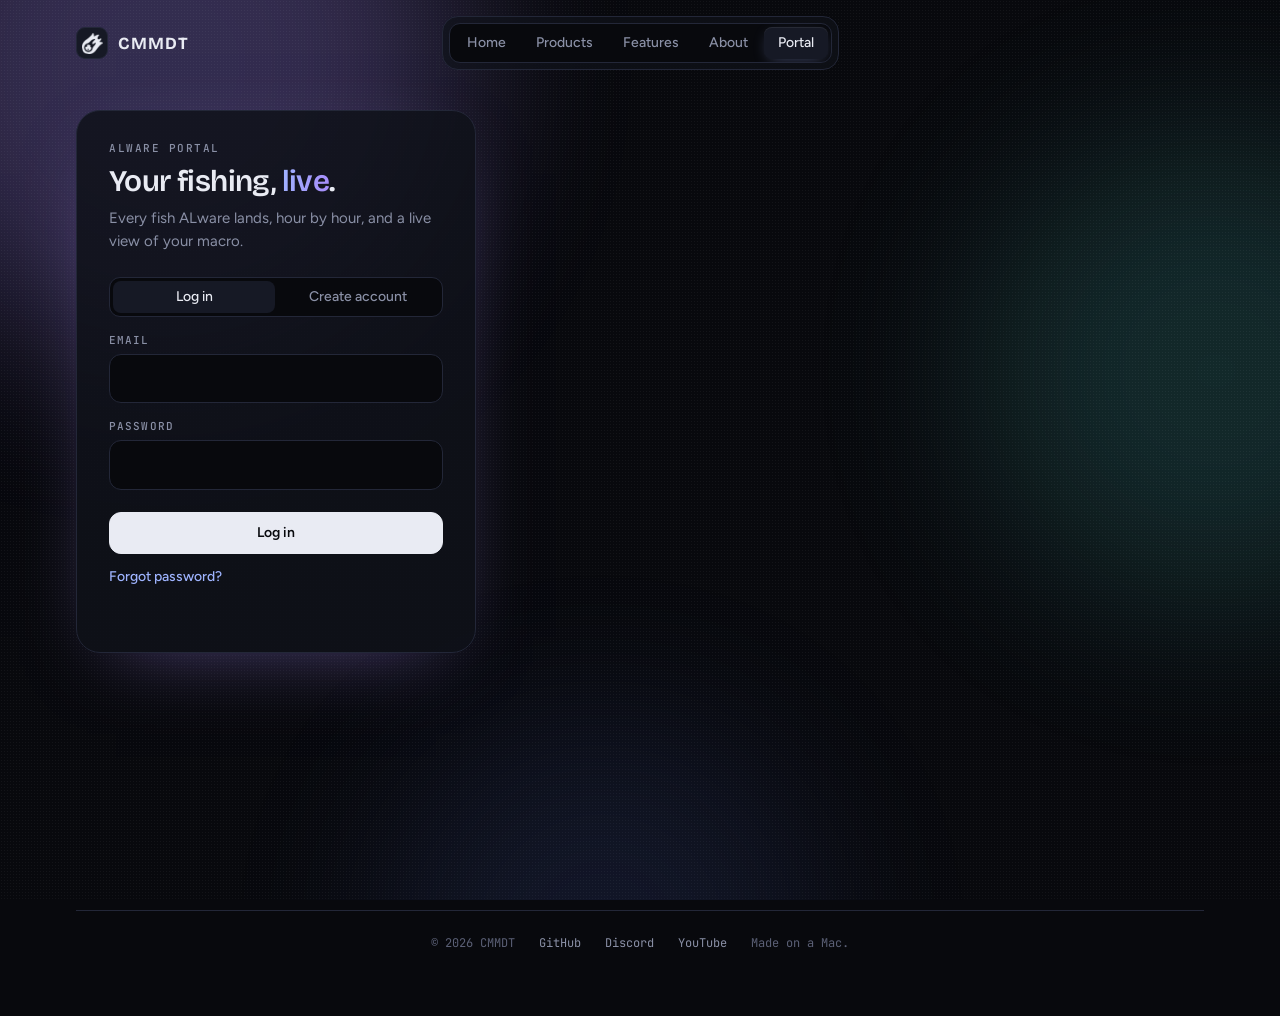
==== commit 756c219b: "Portal chat: icon hover toolbar with tooltips, upload icon Co-Authored-By: Claude Opus 5.5 <noreply@" ====
--- a/portal/index.html
+++ b/portal/index.html
@@ -6,7 +6,8 @@
   <meta name="theme-color" content="#08090d">
   <title>ALware Portal | CMMDT</title>
   <meta name="description" content="Log every fish ALware lands, see hourly reports and watch your macro live.">
-  <link rel="icon" type="image/png" sizes="512x512" href="/favicon-512.png">
+  <link rel="icon" type="image/png" href="/assets/brand-mark.png">
+  <link rel="apple-touch-icon" href="/assets/brand-mark.png">
   <link rel="preconnect" href="https://fonts.googleapis.com">
   <link rel="stylesheet" href="https://fonts.googleapis.com/css2?family=Bricolage+Grotesque:opsz,wght@12..96,400;12..96,600;12..96,700;12..96,800&family=Figtree:wght@400;500;600&family=JetBrains+Mono:wght@400;500&display=swap">
   <style>
@@ -641,6 +642,38 @@
 .chat-msg .chat-name { color: hsl(var(--who-h, 220) 75% 74%) !important; }
 .chat-msg.chat-system .chat-avatar { background: color-mix(in srgb, var(--accent) 45%, transparent); }
 
+/* the chat card keeps one height: the message list gives up room to an attachment, reply or warning */
+.chat-card { display: flex; flex-direction: column; height: calc(100vh - 200px); min-height: 460px; }
+.chat-card > .card-head, .chat-card > .chat-join, .chat-card > .chat-compose { flex: none; }
+.chat-card > .chat-log { flex: 1 1 auto; height: auto !important; min-height: 140px; }
+.chat-pthumb { width: 180px; height: 100px; }
+.chat-pcard { max-width: 200px; }
+@media (max-width: 640px) { .chat-card { height: calc(100vh - 150px); } }
+
+/* @mention count on the Global chat link */
+.side-nav a .mention-count { margin-left: auto; min-width: 18px; height: 18px; padding: 0 5px; border-radius: 9px; display: inline-grid; place-items: center;
+  background: #f23f43; color: #fff; font-size: 11px; font-weight: 700; line-height: 1; font-style: normal; }
+.side-nav a .mention-count[hidden] { display: none; }
+
+/* the message you're replying to */
+.chat-msg.reply-target { background: rgba(245, 200, 74, .12) !important; box-shadow: inset 3px 0 0 #f5c84a; }
+/* messages for you (an @mention or a reply to you): a stronger gold, like Discord */
+.chat-msg.mentioned { background: rgba(240, 178, 50, .14); box-shadow: inset 3px 0 0 #f0b232; }
+.chat-msg.mentioned:hover { background: rgba(240, 178, 50, .19); }
+
+/* the hover toolbar: icon buttons in a small pill, with tooltips (like Discord) */
+.chat-tools { top: -16px; right: 12px; gap: 0; padding: 3px; border-radius: 10px; z-index: 3; border: 1px solid var(--line); background: var(--surface); box-shadow: 0 6px 18px rgba(0,0,0,.45); }
+.chat-tools button.chat-icon-tool { position: relative; display: grid; place-items: center; width: 32px; height: 30px; padding: 0; border: 0; border-radius: 7px; background: none; color: var(--muted); }
+.chat-tools button.chat-icon-tool svg { width: 18px; height: 18px; }
+.chat-tools button.chat-icon-tool:hover { background: color-mix(in srgb, var(--fg) 9%, transparent); color: var(--fg); transform: none; }
+.chat-tools button.chat-icon-tool.danger { color: #f38b8b; }
+.chat-tools button.chat-icon-tool.danger:hover, .chat-tools button.armed { background: #c43c3c; color: #fff; }
+.chat-tools button.chat-icon-tool::after { content: attr(data-tip); position: absolute; bottom: calc(100% + 8px); left: 50%; transform: translateX(-50%);
+  padding: 5px 9px; border-radius: 7px; background: #0b0e16; color: #fff; font-size: 12px; font-weight: 600; white-space: nowrap;
+  box-shadow: 0 4px 12px rgba(0,0,0,.5); opacity: 0; pointer-events: none; transition: opacity .1s; }
+.chat-tools button.chat-icon-tool:hover::after { opacity: 1; }
+.chat-tools button.chat-icon-tool:last-child::after { left: auto; right: 0; transform: none; }
+
 </style>
 </head>
 <body>
@@ -718,7 +751,7 @@
         <a href="#activity" data-tab="activity"><svg class="ic" viewBox="0 0 24 24" fill="none" stroke="currentColor" stroke-width="2" stroke-linecap="round" stroke-linejoin="round" aria-hidden="true"><path d="M21 12c.552 0 1.005-.449.95-.998a10 10 0 0 0-8.953-8.951c-.55-.055-.998.398-.998.95v8a1 1 0 0 0 1 1z"/><path d="M21.21 15.89A10 10 0 1 1 8 2.83"/></svg>Utilities and hunts</a>
         <a href="#hours" data-tab="hours"><svg class="ic" viewBox="0 0 24 24" fill="none" stroke="currentColor" stroke-width="2" stroke-linecap="round" stroke-linejoin="round" aria-hidden="true"><path d="M12 3v18"/><rect width="18" height="18" x="3" y="3" rx="2"/><path d="M3 9h18M3 15h18"/></svg>Hour by hour</a>
         <a href="#catches" data-tab="catches"><svg class="ic" viewBox="0 0 24 24" fill="none" stroke="currentColor" stroke-width="2" stroke-linecap="round" stroke-linejoin="round" aria-hidden="true"><path d="M6.5 12c.94-3.46 4.94-6 8.5-6 3.56 0 6.06 2.54 7 6-.94 3.47-3.44 6-7 6s-7.56-2.53-8.5-6Z"/><path d="M18 12v.5M16 17.93a9.77 9.77 0 0 1 0-11.86M7 10.67C7 8 5.58 5.97 2.73 5.5c-1 1.5-1 5 .23 6.5-1.24 1.5-1.24 5-.23 6.5C5.58 18.03 7 16 7 13.33"/></svg>Catches</a>
-        <a href="#chat" data-tab="chat"><svg class="ic" viewBox="0 0 24 24" fill="none" stroke="currentColor" stroke-width="2" stroke-linecap="round" stroke-linejoin="round" aria-hidden="true"><path d="M2.992 16.342a2 2 0 0 1 .094 1.167l-1.065 3.29a1 1 0 0 0 1.236 1.168l3.413-.998a2 2 0 0 1 1.099.092 10 10 0 1 0-4.777-4.719"/><path d="M8 12h.01M12 12h.01M16 12h.01"/></svg>Global chat<i class="unread" id="chat-unread" hidden></i></a>
+        <a href="#chat" data-tab="chat"><svg class="ic" viewBox="0 0 24 24" fill="none" stroke="currentColor" stroke-width="2" stroke-linecap="round" stroke-linejoin="round" aria-hidden="true"><path d="M2.992 16.342a2 2 0 0 1 .094 1.167l-1.065 3.29a1 1 0 0 0 1.236 1.168l3.413-.998a2 2 0 0 1 1.099.092 10 10 0 1 0-4.777-4.719"/><path d="M8 12h.01M12 12h.01M16 12h.01"/></svg>Global chat<i class="unread" id="chat-unread" hidden></i><b class="mention-count" id="chat-mention-count" hidden></b></a>
         <p class="side-group">CMMDT</p>
         <a href="/"><svg class="ic" viewBox="0 0 24 24" fill="none" stroke="currentColor" stroke-width="2" stroke-linecap="round" stroke-linejoin="round" aria-hidden="true"><path d="M15 3h6v6M10 14 21 3M18 13v6a2 2 0 0 1-2 2H5a2 2 0 0 1-2-2V8a2 2 0 0 1 2-2h6"/></svg>Home</a>
         <a href="/products"><svg class="ic" viewBox="0 0 24 24" fill="none" stroke="currentColor" stroke-width="2" stroke-linecap="round" stroke-linejoin="round" aria-hidden="true"><path d="M15 3h6v6M10 14 21 3M18 13v6a2 2 0 0 1-2 2H5a2 2 0 0 1-2-2V8a2 2 0 0 1 2-2h6"/></svg>Products</a>
@@ -932,7 +965,7 @@
               <div class="chat-mentions" id="chat-mentions" role="listbox" aria-label="Mention someone" hidden></div>
               <div class="chat-row">
                 <input type="file" id="chat-file" hidden accept="image/png,image/jpeg,image/gif,image/webp,application/pdf,text/plain,.log,application/zip">
-                <button type="button" class="icon-btn" id="chat-attach" title="Attach a file or image (or paste one)" aria-label="Attach a file"><svg class="ic" viewBox="0 0 24 24" fill="none" stroke="currentColor" stroke-width="2" stroke-linecap="round" stroke-linejoin="round" aria-hidden="true"><path d="m21.44 11.05-9.19 9.19a6 6 0 0 1-8.49-8.49l8.57-8.57A4 4 0 1 1 18 8.84l-8.59 8.57a2 2 0 0 1-2.83-2.83l8.49-8.48"/></svg></button>
+                <button type="button" class="icon-btn" id="chat-attach" title="Attach a file or image (or paste one)" aria-label="Attach a file"><svg class="ic" viewBox="0 0 24 24" fill="none" stroke="currentColor" stroke-width="2" stroke-linecap="round" stroke-linejoin="round" aria-hidden="true"><path d="M12 3v12"/><path d="m17 8-5-5-5 5"/><path d="M21 15v4a2 2 0 0 1-2 2H5a2 2 0 0 1-2-2v-4"/></svg></button>
                 <input id="chat-input" maxlength="300" autocomplete="off" placeholder="Message everyone">
                 <button type="button" class="icon-btn" id="chat-emoji-btn" title="Emoji" aria-label="Emoji" aria-expanded="false"><svg class="ic" viewBox="0 0 24 24" fill="none" stroke="currentColor" stroke-width="2" stroke-linecap="round" stroke-linejoin="round" aria-hidden="true"><circle cx="12" cy="12" r="10"/><path d="M8 14s1.5 2 4 2 4-2 4-2"/><line x1="9" y1="9" x2="9.01" y2="9"/><line x1="15" y1="9" x2="15.01" y2="9"/></svg></button>
                 <button type="submit" class="small primary" id="chat-send">Send</button>
@@ -1074,6 +1107,10 @@
   if (!panel) return;
   var $ = function (id) { return document.getElementById(id); };
   var log = $('chat-log');
+  // when the list gets shorter (an attachment, reply or warning above the box), keep the newest messages in view
+  var logAtBottom = true;
+  log.addEventListener('scroll', function () { logAtBottom = log.scrollHeight - log.scrollTop - log.clientHeight < 40; });
+  if (window.ResizeObserver) new ResizeObserver(function () { if (logAtBottom) log.scrollTop = log.scrollHeight; }).observe(log);
   var st = {after: 0, me: null, joined: false, active: false, unread: 0, busy: false, timer: null, lastAuthor: null, lastAt: 0, lastDay: '', started: false};
   function sb() { return window.portalSb; }
   function rpc(name, args) {
@@ -1082,7 +1119,36 @@
       return r.data || {ok: false, error: 'Chat is offline.'};
     }, function () { return {ok: false, error: 'Chat is offline. Check your connection.'}; });
   }
-  function setUnread(n) { st.unread = n; $('chat-unread').hidden = !(n > 0); }
+  function setUnread(n) { st.unread = n; $('chat-unread').hidden = !(n > 0) || st.mentions > 0; }
+  // @mentions and replies to you: a red count on Global chat, in the tab title and on the tab's icon (like Discord)
+  st.mentions = 0;
+  var baseTitle = document.title, iconLink = document.querySelector('link[rel="icon"]'), baseIcon = iconLink && iconLink.href, iconImg = null;
+  function setMentions(n) {
+    st.mentions = n;
+    var badge = $('chat-mention-count');
+    badge.hidden = !(n > 0); badge.textContent = n > 99 ? '99+' : String(n);
+    $('chat-unread').hidden = !(st.unread > 0) || n > 0;
+    document.title = (n > 0 ? '(' + (n > 99 ? '99+' : n) + ') ' : '') + baseTitle;
+    if (!iconLink || !baseIcon) return;
+    if (!(n > 0)) { iconLink.href = baseIcon; return; }
+    function draw() {
+      try {
+        var c = document.createElement('canvas'); c.width = c.height = 64;
+        var g = c.getContext('2d');
+        g.drawImage(iconImg, 0, 0, 64, 64);
+        var label = n > 9 ? '9+' : String(n);
+        g.beginPath(); g.arc(46, 46, 18, 0, Math.PI * 2); g.fillStyle = '#f23f43'; g.fill();
+        g.lineWidth = 4; g.strokeStyle = '#0d0f14'; g.stroke();
+        g.fillStyle = '#fff'; g.font = 'bold ' + (label.length > 1 ? 20 : 24) + 'px system-ui, sans-serif';
+        g.textAlign = 'center'; g.textBaseline = 'middle'; g.fillText(label, 46, 47);
+        iconLink.href = c.toDataURL('image/png');
+      } catch (e) {}
+    }
+    if (iconImg && iconImg.complete) draw();
+    else { iconImg = new Image(); iconImg.onload = draw; iconImg.src = baseIcon; }
+  }
+  function seeingChat() { return st.active && !document.hidden && document.hasFocus(); }
+  window.addEventListener('focus', function () { if (seeingChat()) setMentions(0); });
   function showJoin(show, rename) {
     $('chat-join').hidden = !show;
     $('chat-compose').hidden = show || !st.joined;
@@ -1102,12 +1168,13 @@
     return d.toLocaleDateString([], {month: 'short', day: 'numeric'});
   }
   function tool(label, cls, fn) {
-    var b = document.createElement('button'); b.type = 'button'; b.className = 'small' + (cls ? ' ' + cls : ''); b.textContent = label; b.onclick = fn; return b;
+    var b = document.createElement('button'); b.type = 'button'; b.className = 'small' + (cls ? ' ' + cls : ''); b.onclick = fn;
+    return chatIconTool(b, label);
   }
   function mod(action, target, minutes, button) {
     if (button && action === 'ban' && !button.classList.contains('armed')) {
-      button.classList.add('armed'); button.textContent = 'Ban?';
-      setTimeout(function () { button.classList.remove('armed'); button.textContent = 'Ban'; }, 3000);
+      button.classList.add('armed'); button.dataset.tip = 'Click again to ban';
+      setTimeout(function () { button.classList.remove('armed'); button.dataset.tip = 'Ban'; }, 3000);
       return;
     }
     rpc('chat_mod', {p_action: action, p_target: target, p_minutes: minutes || null}).then(function (r) {
@@ -1312,6 +1379,50 @@
     }
     return 'Done.';
   }
+  // ── the mention ping: a short two-note chime, made on the spot (no sound file) ──
+  var chatAudio = null;
+  function chatAudioUnlock() {
+    // browsers only allow sound after the first click or key press
+    try {
+      var AC = window.AudioContext || window.webkitAudioContext;
+      if (!AC) return null;
+      chatAudio = chatAudio || new AC();
+      if (chatAudio.state === 'suspended') chatAudio.resume();
+    } catch (e) { chatAudio = null; }
+    return chatAudio;
+  }
+  ['pointerdown', 'keydown'].forEach(function(ev) { document.addEventListener(ev, chatAudioUnlock, {once: true, capture: true}); });
+  function chatPing() {
+    var ac = chatAudioUnlock(); if (!ac) return;
+    try {
+      var t = ac.currentTime + 0.01;
+      [[523.3, 0], [698.5, 0.1]].forEach(function(n) {   // C5 then F5: a soft, low chime
+        var o = ac.createOscillator(), g = ac.createGain();
+        o.type = 'sine'; o.frequency.value = n[0];
+        g.gain.setValueAtTime(0.0001, t + n[1]);
+        g.gain.exponentialRampToValueAtTime(0.2, t + n[1] + 0.015);
+        g.gain.exponentialRampToValueAtTime(0.0001, t + n[1] + 0.42);
+        o.connect(g); g.connect(ac.destination);
+        o.start(t + n[1]); o.stop(t + n[1] + 0.45);
+      });
+    } catch (e) {}
+  }
+  function chatMentionTitle(m) { return m.name + (m.reply_to ? ' replied to you' : ' mentioned you'); }
+  function chatMentionBody(m) { return chatEmojify(m.body || '') || (m.file_name ? 'Sent ' + m.file_name : 'Sent an attachment'); }
+  // ── the hover toolbar on a message: icon buttons with a tooltip (like Discord) ──
+  var CHAT_TOOL_ICONS = {
+    'Reply': '<path d="M9 14 4 9l5-5"/><path d="M4 9h10.5a5.5 5.5 0 0 1 5.5 5.5 5.5 5.5 0 0 1-5.5 5.5H11"/>',
+    'Delete': '<path d="M3 6h18"/><path d="M19 6v14a2 2 0 0 1-2 2H7a2 2 0 0 1-2-2V6"/><path d="M8 6V4a2 2 0 0 1 2-2h4a2 2 0 0 1 2 2v2"/><path d="M10 11v6"/><path d="M14 11v6"/>',
+    'Mute 10 min': '<path d="M11 4.702a.705.705 0 0 0-1.203-.498L6.413 7.587A1.4 1.4 0 0 1 5.416 8H3a1 1 0 0 0-1 1v6a1 1 0 0 0 1 1h2.416a1.4 1.4 0 0 1 .997.413l3.383 3.384A.705.705 0 0 0 11 19.298z"/><line x1="22" x2="16" y1="9" y2="15"/><line x1="16" x2="22" y1="9" y2="15"/>',
+    'Ban': '<circle cx="12" cy="12" r="10"/><path d="m4.9 4.9 14.2 14.2"/>'
+  };
+  function chatIconTool(b, label) {
+    var path = CHAT_TOOL_ICONS[label];
+    b.dataset.tip = label; b.setAttribute('aria-label', label); b.classList.add('chat-icon-tool');
+    if (!path) { b.textContent = label; return b; }
+    b.innerHTML = '<svg viewBox="0 0 24 24" fill="none" stroke="currentColor" stroke-width="2" stroke-linecap="round" stroke-linejoin="round" aria-hidden="true">' + path + '</svg>';
+    return b;
+  }
   // ── who said what: a coloured initial per person, and names shown whenever the speaker changes ──
   function chatHue(key) {
     var h = 2166136261, s = String(key || '');
@@ -1403,10 +1514,16 @@
   function startReply(m) {
     var snip = m.body ? m.body.slice(0, 80) : (m.file_name ? '[' + m.file_name + ']' : '');
     replying = {id: m.id, name: m.name, snip: snip};
+    markReplyTarget(m.id);
     $('chat-reply-name').textContent = m.name; $('chat-reply-snip').textContent = snip;
     $('chat-replybar').hidden = false; $('chat-input').focus();
   }
-  function cancelReply() { replying = null; $('chat-replybar').hidden = true; }
+  function markReplyTarget(id) {
+    // the message you're answering stays lit, like Discord
+    var was = log.querySelector('.chat-msg.reply-target'); if (was) was.classList.remove('reply-target');
+    var el = id != null && log.querySelector('[data-id="' + id + '"]'); if (el) { el.classList.add('reply-target'); setTimeout(function () { el.scrollIntoView({block: 'nearest', behavior: 'smooth'}); }, 30); }
+  }
+  function cancelReply() { replying = null; $('chat-replybar').hidden = true; markReplyTarget(null); }
   function jumpTo(id) {
     var el = log.querySelector('[data-id="' + id + '"]');
     if (!el) return;
@@ -1498,7 +1615,7 @@
       var near = log.scrollHeight - log.scrollTop - log.clientHeight < 60;
       (r.removed || []).forEach(function (id) { var el = log.querySelector('[data-id="' + id + '"]'); if (el) el.remove(); });
       chatRegroup(log);
-      var fresh = 0;
+      var fresh = 0, pings = 0;
       (r.messages || []).forEach(function (m) {
         if (m.id <= st.after) {
           // an older message coming back: an image the AI filter has just let through
@@ -1508,7 +1625,9 @@
         }
         render(m); st.after = m.id;
         if (!(st.me && ((m.key && m.key === st.me.key) || m.author === st.me.id))) fresh++;
+        if (!first) { var mr = log.querySelector('[data-id="' + m.id + '"]'); if (mr && mr.classList.contains('mentioned')) pings++; }
       });
+      if (pings && !seeingChat()) { chatPing(); setMentions(st.mentions + pings); }
       if (first && empty && empty.isConnected) empty.textContent = 'No messages yet. Say hi!';
       if (fresh && !first && !st.active) setUnread(st.unread + fresh);
       if (first || near) log.scrollTop = log.scrollHeight;
@@ -1540,7 +1659,7 @@
     } catch (e) { st.live = false; }
   }
   function opened() {
-    st.active = true; setUnread(0);
+    st.active = true; setUnread(0); if (!document.hidden) setMentions(0);
     if (!st.started) start(); else poll().then(schedule);
     log.scrollTop = log.scrollHeight;
     if (st.joined) setTimeout(function () { $('chat-input').focus(); }, 60);
@@ -1550,7 +1669,13 @@
     if (on && !st.active) opened();
     else if (!on && st.active) { st.active = false; schedule(); }
   }).observe(panel, {attributes: true, attributeFilter: ['hidden']});
-  document.addEventListener('visibilitychange', function () { if (st.started) schedule(); });
+  document.addEventListener('visibilitychange', function () { if (st.started) schedule(); if (seeingChat()) setMentions(0); });
+  // listen for mentions from any tab of the dashboard, not only once Global chat is opened
+  var bgStart = setInterval(function () {
+    if (st.started) { clearInterval(bgStart); return; }
+    var dash = $('view-dashboard');
+    if (sb() && dash && dash.classList.contains('on') && !dash.hidden) { clearInterval(bgStart); start(); }
+  }, 3000);
 
   $('chat-join').addEventListener('submit', function (e) {
     e.preventDefault();
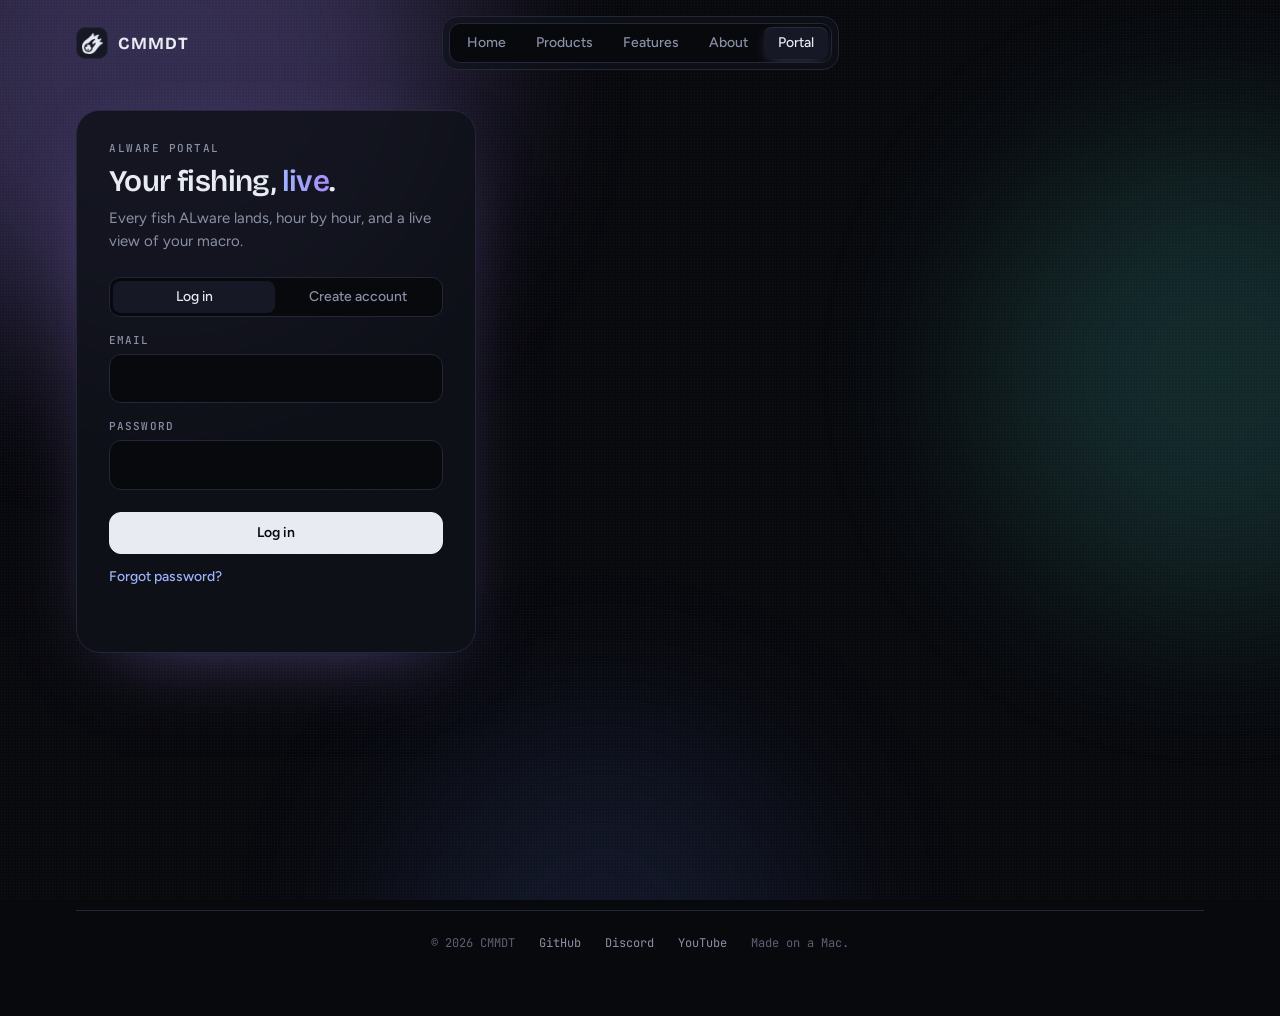
==== commit 46bc3b4f: "Portal: Global chat is now The Capsule Co-Authored-By: Claude Opus 5.5 <noreply@anthropic.com> Claud" ====
--- a/portal/index.html
+++ b/portal/index.html
@@ -751,7 +751,7 @@
         <a href="#activity" data-tab="activity"><svg class="ic" viewBox="0 0 24 24" fill="none" stroke="currentColor" stroke-width="2" stroke-linecap="round" stroke-linejoin="round" aria-hidden="true"><path d="M21 12c.552 0 1.005-.449.95-.998a10 10 0 0 0-8.953-8.951c-.55-.055-.998.398-.998.95v8a1 1 0 0 0 1 1z"/><path d="M21.21 15.89A10 10 0 1 1 8 2.83"/></svg>Utilities and hunts</a>
         <a href="#hours" data-tab="hours"><svg class="ic" viewBox="0 0 24 24" fill="none" stroke="currentColor" stroke-width="2" stroke-linecap="round" stroke-linejoin="round" aria-hidden="true"><path d="M12 3v18"/><rect width="18" height="18" x="3" y="3" rx="2"/><path d="M3 9h18M3 15h18"/></svg>Hour by hour</a>
         <a href="#catches" data-tab="catches"><svg class="ic" viewBox="0 0 24 24" fill="none" stroke="currentColor" stroke-width="2" stroke-linecap="round" stroke-linejoin="round" aria-hidden="true"><path d="M6.5 12c.94-3.46 4.94-6 8.5-6 3.56 0 6.06 2.54 7 6-.94 3.47-3.44 6-7 6s-7.56-2.53-8.5-6Z"/><path d="M18 12v.5M16 17.93a9.77 9.77 0 0 1 0-11.86M7 10.67C7 8 5.58 5.97 2.73 5.5c-1 1.5-1 5 .23 6.5-1.24 1.5-1.24 5-.23 6.5C5.58 18.03 7 16 7 13.33"/></svg>Catches</a>
-        <a href="#chat" data-tab="chat"><svg class="ic" viewBox="0 0 24 24" fill="none" stroke="currentColor" stroke-width="2" stroke-linecap="round" stroke-linejoin="round" aria-hidden="true"><path d="M2.992 16.342a2 2 0 0 1 .094 1.167l-1.065 3.29a1 1 0 0 0 1.236 1.168l3.413-.998a2 2 0 0 1 1.099.092 10 10 0 1 0-4.777-4.719"/><path d="M8 12h.01M12 12h.01M16 12h.01"/></svg>Global chat<i class="unread" id="chat-unread" hidden></i><b class="mention-count" id="chat-mention-count" hidden></b></a>
+        <a href="#chat" data-tab="chat"><svg class="ic" viewBox="0 0 24 24" fill="none" stroke="currentColor" stroke-width="2" stroke-linecap="round" stroke-linejoin="round" aria-hidden="true"><path d="M2.992 16.342a2 2 0 0 1 .094 1.167l-1.065 3.29a1 1 0 0 0 1.236 1.168l3.413-.998a2 2 0 0 1 1.099.092 10 10 0 1 0-4.777-4.719"/><path d="M8 12h.01M12 12h.01M16 12h.01"/></svg>The Capsule<i class="unread" id="chat-unread" hidden></i><b class="mention-count" id="chat-mention-count" hidden></b></a>
         <p class="side-group">CMMDT</p>
         <a href="/"><svg class="ic" viewBox="0 0 24 24" fill="none" stroke="currentColor" stroke-width="2" stroke-linecap="round" stroke-linejoin="round" aria-hidden="true"><path d="M15 3h6v6M10 14 21 3M18 13v6a2 2 0 0 1-2 2H5a2 2 0 0 1-2-2V8a2 2 0 0 1 2-2h6"/></svg>Home</a>
         <a href="/products"><svg class="ic" viewBox="0 0 24 24" fill="none" stroke="currentColor" stroke-width="2" stroke-linecap="round" stroke-linejoin="round" aria-hidden="true"><path d="M15 3h6v6M10 14 21 3M18 13v6a2 2 0 0 1-2 2H5a2 2 0 0 1-2-2V8a2 2 0 0 1 2-2h6"/></svg>Products</a>
@@ -923,7 +923,7 @@
           </section>
         </div>
 
-        <div class="tab" id="tab-chat" data-title="Global chat" data-desc="Everyone using ALware and the portal, in one room." data-period="no" hidden>
+        <div class="tab" id="tab-chat" data-title="The Capsule" data-desc="Everyone using ALware and the portal, in one room." data-period="no" hidden>
           <section class="card chat-card">
             <div class="card-head">
               <div><h2>Messages</h2><p class="desc">The last week of messages.</p></div>
